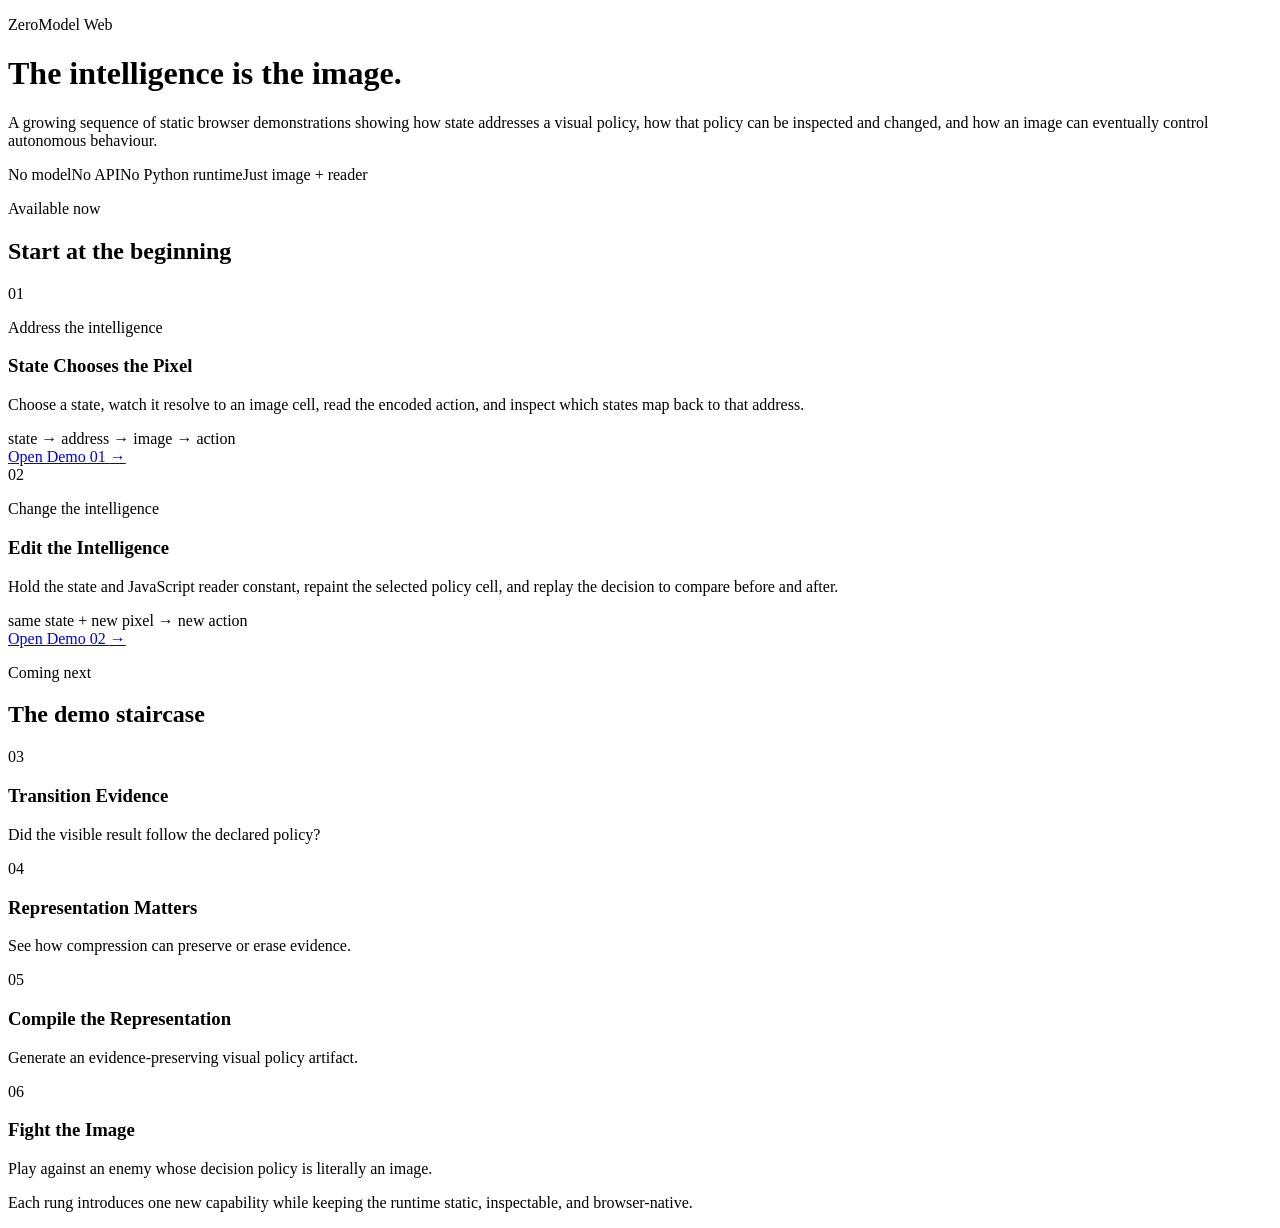
==== index.html @ 611feb41 "feat(gallery): add demo staircase homepage" ====
<!doctype html>
<html lang="en">
<head>
  <meta charset="utf-8">
  <meta name="viewport" content="width=device-width, initial-scale=1">
  <title>ZeroModel Web Demos</title>
  <meta name="description" content="A growing staircase of browser-native ZeroModel demonstrations.">
  <link rel="stylesheet" href="gallery.css">
</head>
<body>
  <main class="shell">
    <header class="hero">
      <p class="eyebrow">ZeroModel Web</p>
      <h1>The intelligence is the image.</h1>
      <p class="lede">A growing sequence of static browser demonstrations showing how state addresses a visual policy, how that policy can be inspected and changed, and how an image can eventually control autonomous behaviour.</p>
      <div class="runtime-boundary" aria-label="Runtime boundary">
        <span>No model</span><span>No API</span><span>No Python runtime</span><span>Just image + reader</span>
      </div>
    </header>

    <section aria-labelledby="available-title">
      <div class="section-heading">
        <p class="step-label">Available now</p>
        <h2 id="available-title">Start at the beginning</h2>
      </div>
      <div class="demo-grid">
        <article class="demo-card">
          <div class="card-number">01</div>
          <p class="card-kicker">Address the intelligence</p>
          <h3>State Chooses the Pixel</h3>
          <p>Choose a state, watch it resolve to an image cell, read the encoded action, and inspect which states map back to that address.</p>
          <div class="flow">state → address → image → action</div>
          <a class="card-link" href="demos/state-chooses-the-pixel/">Open Demo 01 <span aria-hidden="true">→</span></a>
        </article>
        <article class="demo-card">
          <div class="card-number">02</div>
          <p class="card-kicker">Change the intelligence</p>
          <h3>Edit the Intelligence</h3>
          <p>Hold the state and JavaScript reader constant, repaint the selected policy cell, and replay the decision to compare before and after.</p>
          <div class="flow">same state + new pixel → new action</div>
          <a class="card-link" href="demos/edit-the-intelligence/">Open Demo 02 <span aria-hidden="true">→</span></a>
        </article>
      </div>
    </section>

    <section class="roadmap" aria-labelledby="roadmap-title">
      <div class="section-heading">
        <p class="step-label">Coming next</p>
        <h2 id="roadmap-title">The demo staircase</h2>
      </div>
      <div class="roadmap-grid">
        <article class="roadmap-card"><span>03</span><h3>Transition Evidence</h3><p>Did the visible result follow the declared policy?</p></article>
        <article class="roadmap-card"><span>04</span><h3>Representation Matters</h3><p>See how compression can preserve or erase evidence.</p></article>
        <article class="roadmap-card"><span>05</span><h3>Compile the Representation</h3><p>Generate an evidence-preserving visual policy artifact.</p></article>
        <article class="roadmap-card"><span>06</span><h3>Fight the Image</h3><p>Play against an enemy whose decision policy is literally an image.</p></article>
      </div>
    </section>

    <footer><p>Each rung introduces one new capability while keeping the runtime static, inspectable, and browser-native.</p></footer>
  </main>
</body>
</html>
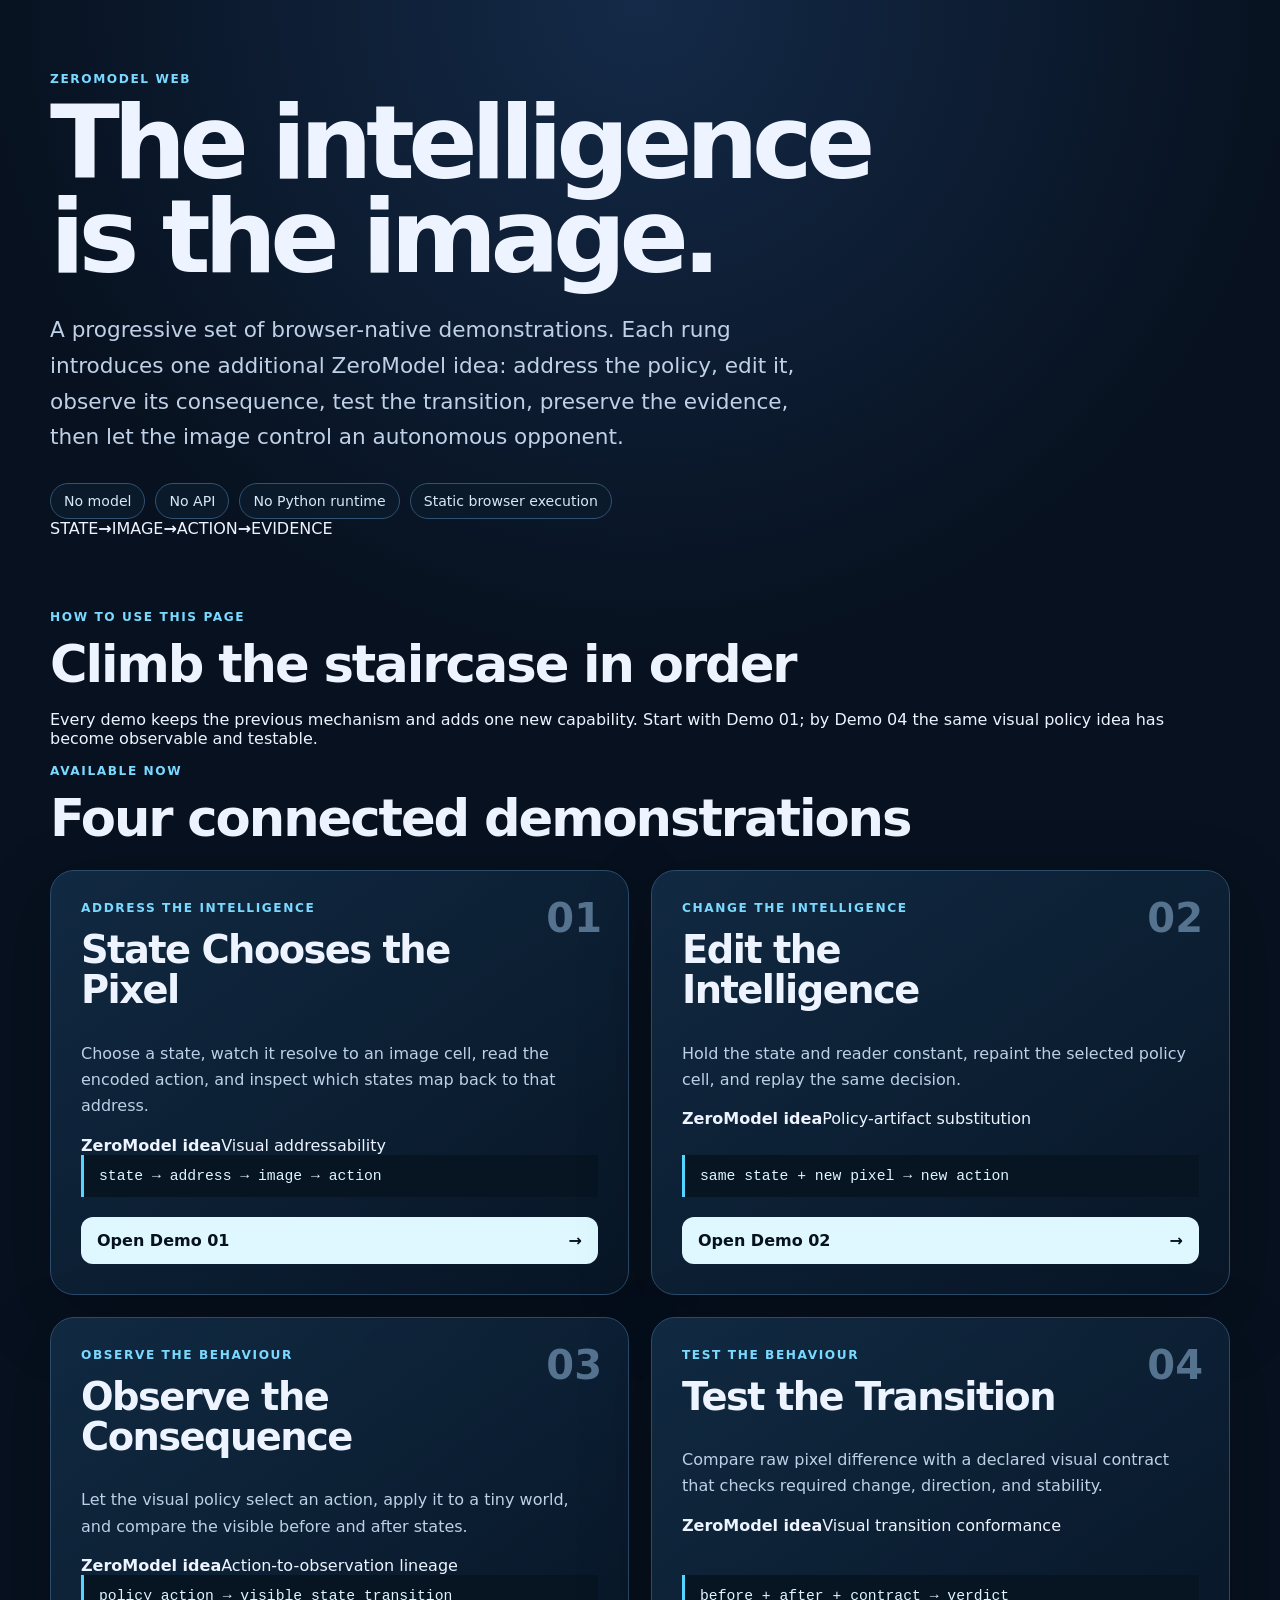
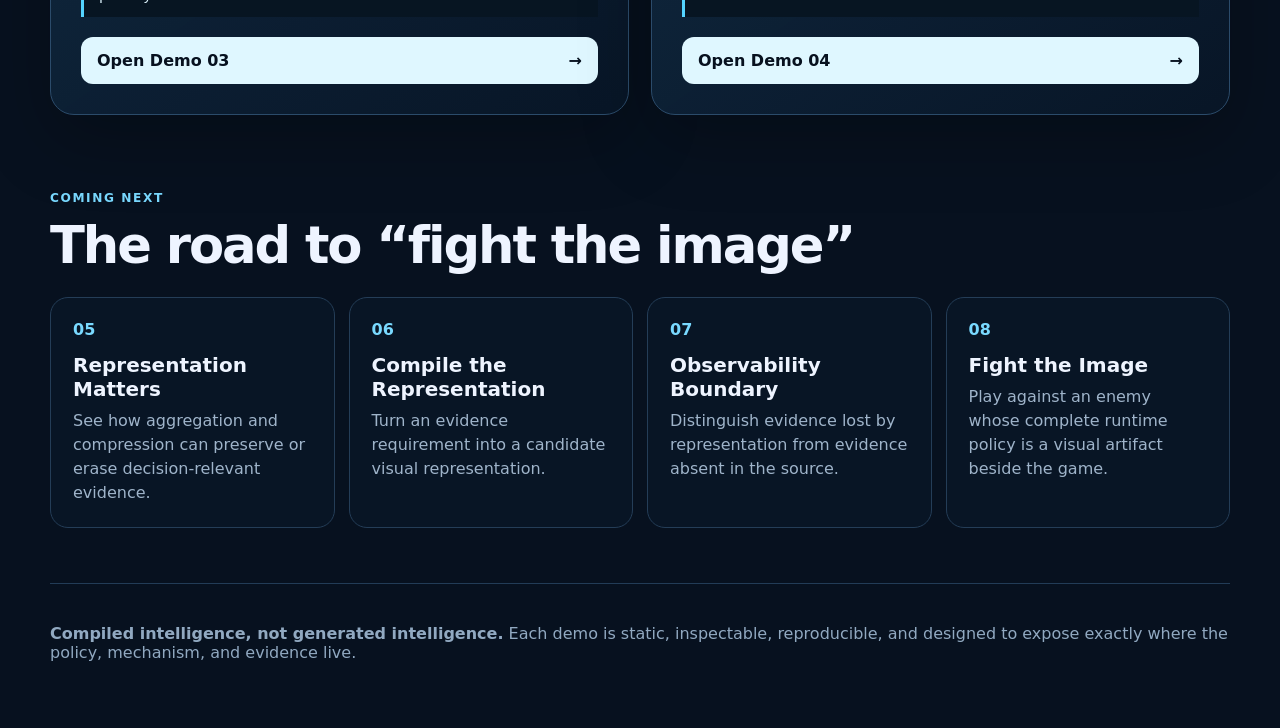
==== commit 0ef62f43: "feat: expand demo staircase gallery" ====
--- a/index.html
+++ b/index.html
@@ -1,62 +1,12 @@
 <!doctype html>
-<html lang="en">
-<head>
-  <meta charset="utf-8">
-  <meta name="viewport" content="width=device-width, initial-scale=1">
-  <title>ZeroModel Web Demos</title>
-  <meta name="description" content="A growing staircase of browser-native ZeroModel demonstrations.">
-  <link rel="stylesheet" href="gallery.css">
-</head>
-<body>
-  <main class="shell">
-    <header class="hero">
-      <p class="eyebrow">ZeroModel Web</p>
-      <h1>The intelligence is the image.</h1>
-      <p class="lede">A growing sequence of static browser demonstrations showing how state addresses a visual policy, how that policy can be inspected and changed, and how an image can eventually control autonomous behaviour.</p>
-      <div class="runtime-boundary" aria-label="Runtime boundary">
-        <span>No model</span><span>No API</span><span>No Python runtime</span><span>Just image + reader</span>
-      </div>
-    </header>
-
-    <section aria-labelledby="available-title">
-      <div class="section-heading">
-        <p class="step-label">Available now</p>
-        <h2 id="available-title">Start at the beginning</h2>
-      </div>
-      <div class="demo-grid">
-        <article class="demo-card">
-          <div class="card-number">01</div>
-          <p class="card-kicker">Address the intelligence</p>
-          <h3>State Chooses the Pixel</h3>
-          <p>Choose a state, watch it resolve to an image cell, read the encoded action, and inspect which states map back to that address.</p>
-          <div class="flow">state → address → image → action</div>
-          <a class="card-link" href="demos/state-chooses-the-pixel/">Open Demo 01 <span aria-hidden="true">→</span></a>
-        </article>
-        <article class="demo-card">
-          <div class="card-number">02</div>
-          <p class="card-kicker">Change the intelligence</p>
-          <h3>Edit the Intelligence</h3>
-          <p>Hold the state and JavaScript reader constant, repaint the selected policy cell, and replay the decision to compare before and after.</p>
-          <div class="flow">same state + new pixel → new action</div>
-          <a class="card-link" href="demos/edit-the-intelligence/">Open Demo 02 <span aria-hidden="true">→</span></a>
-        </article>
-      </div>
-    </section>
-
-    <section class="roadmap" aria-labelledby="roadmap-title">
-      <div class="section-heading">
-        <p class="step-label">Coming next</p>
-        <h2 id="roadmap-title">The demo staircase</h2>
-      </div>
-      <div class="roadmap-grid">
-        <article class="roadmap-card"><span>03</span><h3>Transition Evidence</h3><p>Did the visible result follow the declared policy?</p></article>
-        <article class="roadmap-card"><span>04</span><h3>Representation Matters</h3><p>See how compression can preserve or erase evidence.</p></article>
-        <article class="roadmap-card"><span>05</span><h3>Compile the Representation</h3><p>Generate an evidence-preserving visual policy artifact.</p></article>
-        <article class="roadmap-card"><span>06</span><h3>Fight the Image</h3><p>Play against an enemy whose decision policy is literally an image.</p></article>
-      </div>
-    </section>
-
-    <footer><p>Each rung introduces one new capability while keeping the runtime static, inspectable, and browser-native.</p></footer>
-  </main>
-</body>
-</html>
+<html lang="en"><head><meta charset="utf-8"><meta name="viewport" content="width=device-width,initial-scale=1"><title>ZeroModel Web Demos</title><meta name="description" content="A growing staircase of browser-native ZeroModel demonstrations."><link rel="stylesheet" href="gallery.css"></head>
+<body><main class="shell"><header class="hero"><p class="eyebrow">ZeroModel Web</p><h1>The intelligence is the image.</h1><p class="lede">A progressive set of browser-native demonstrations. Each rung introduces one additional ZeroModel idea: address the policy, edit it, observe its consequence, test the transition, preserve the evidence, then let the image control an autonomous opponent.</p><div class="runtime-boundary"><span>No model</span><span>No API</span><span>No Python runtime</span><span>Static browser execution</span></div><div class="hero-flow"><span>STATE</span><b>→</b><span>IMAGE</span><b>→</b><span>ACTION</span><b>→</b><span>EVIDENCE</span></div></header>
+<section class="principle"><div><p class="step-label">How to use this page</p><h2>Climb the staircase in order</h2></div><p>Every demo keeps the previous mechanism and adds one new capability. Start with Demo 01; by Demo 04 the same visual policy idea has become observable and testable.</p></section>
+<section aria-labelledby="available-title"><div class="section-heading"><p class="step-label">Available now</p><h2 id="available-title">Four connected demonstrations</h2></div><div class="demo-grid">
+<article class="demo-card"><div class="card-number">01</div><p class="card-kicker">Address the intelligence</p><h3>State Chooses the Pixel</h3><p>Choose a state, watch it resolve to an image cell, read the encoded action, and inspect which states map back to that address.</p><div class="learn"><strong>ZeroModel idea</strong><span>Visual addressability</span></div><div class="flow">state → address → image → action</div><a class="card-link" href="demos/state-chooses-the-pixel/">Open Demo 01 <span>→</span></a></article>
+<article class="demo-card"><div class="card-number">02</div><p class="card-kicker">Change the intelligence</p><h3>Edit the Intelligence</h3><p>Hold the state and reader constant, repaint the selected policy cell, and replay the same decision.</p><div class="learn"><strong>ZeroModel idea</strong><span>Policy-artifact substitution</span></div><div class="flow">same state + new pixel → new action</div><a class="card-link" href="demos/edit-the-intelligence/">Open Demo 02 <span>→</span></a></article>
+<article class="demo-card"><div class="card-number">03</div><p class="card-kicker">Observe the behaviour</p><h3>Observe the Consequence</h3><p>Let the visual policy select an action, apply it to a tiny world, and compare the visible before and after states.</p><div class="learn"><strong>ZeroModel idea</strong><span>Action-to-observation lineage</span></div><div class="flow">policy action → visible state transition</div><a class="card-link" href="demos/observe-the-consequence/">Open Demo 03 <span>→</span></a></article>
+<article class="demo-card"><div class="card-number">04</div><p class="card-kicker">Test the behaviour</p><h3>Test the Transition</h3><p>Compare raw pixel difference with a declared visual contract that checks required change, direction, and stability.</p><div class="learn"><strong>ZeroModel idea</strong><span>Visual transition conformance</span></div><div class="flow">before + after + contract → verdict</div><a class="card-link" href="demos/test-the-transition/">Open Demo 04 <span>→</span></a></article>
+</div></section>
+<section class="roadmap"><div class="section-heading"><p class="step-label">Coming next</p><h2>The road to “fight the image”</h2></div><div class="roadmap-grid"><article class="roadmap-card"><span>05</span><h3>Representation Matters</h3><p>See how aggregation and compression can preserve or erase decision-relevant evidence.</p></article><article class="roadmap-card"><span>06</span><h3>Compile the Representation</h3><p>Turn an evidence requirement into a candidate visual representation.</p></article><article class="roadmap-card"><span>07</span><h3>Observability Boundary</h3><p>Distinguish evidence lost by representation from evidence absent in the source.</p></article><article class="roadmap-card featured"><span>08</span><h3>Fight the Image</h3><p>Play against an enemy whose complete runtime policy is a visual artifact beside the game.</p></article></div></section>
+<footer><p><strong>Compiled intelligence, not generated intelligence.</strong> Each demo is static, inspectable, reproducible, and designed to expose exactly where the policy, mechanism, and evidence live.</p></footer></main></body></html>
--- a/gallery.css
+++ b/gallery.css
@@ -0,0 +1,29 @@
+:root { color-scheme: dark; font-family: Inter, ui-sans-serif, system-ui, -apple-system, BlinkMacSystemFont, "Segoe UI", sans-serif; background: #07111f; color: #eef4ff; }
+* { box-sizing: border-box; }
+body { margin: 0; background: radial-gradient(circle at top, #142a48 0, #07111f 42rem); }
+a { color: inherit; }
+.shell { width: min(1180px, calc(100% - 32px)); margin: 0 auto; padding: 72px 0 48px; }
+.hero { max-width: 850px; margin-bottom: 72px; }
+.eyebrow, .step-label, .card-kicker { margin: 0 0 10px; color: #79d9ff; font-weight: 800; text-transform: uppercase; letter-spacing: .13em; font-size: .76rem; }
+h1 { margin: 0; font-size: clamp(3rem, 8vw, 6.5rem); line-height: .92; letter-spacing: -.065em; }
+.lede { max-width: 760px; margin: 28px 0; font-size: clamp(1.05rem, 2vw, 1.35rem); line-height: 1.65; color: #bfd0e7; }
+.runtime-boundary { display: flex; flex-wrap: wrap; gap: 10px; }
+.runtime-boundary span { padding: 9px 13px; border: 1px solid #315273; border-radius: 999px; background: #0a1a2b; color: #d7e8fa; font-size: .88rem; }
+.section-heading { margin-bottom: 22px; }
+h2 { margin: 0; font-size: clamp(2rem, 4vw, 3.25rem); letter-spacing: -.04em; }
+.demo-grid { display: grid; grid-template-columns: repeat(2, minmax(0, 1fr)); gap: 22px; }
+.demo-card { position: relative; min-height: 390px; padding: 30px; border: 1px solid #2b4b6a; border-radius: 24px; background: linear-gradient(145deg, rgba(17,42,67,.96), rgba(8,22,38,.98)); box-shadow: 0 24px 70px rgba(0,0,0,.25); display: flex; flex-direction: column; }
+.card-number { position: absolute; top: 24px; right: 26px; color: #55738f; font-size: 2.5rem; font-weight: 900; }
+.demo-card h3 { max-width: 75%; margin: 5px 0 14px; font-size: clamp(1.8rem, 3vw, 2.7rem); line-height: 1.05; letter-spacing: -.04em; }
+.demo-card > p:not(.card-kicker) { color: #bdd0e6; line-height: 1.65; }
+.flow { margin: auto 0 20px; padding: 13px 15px; border-left: 3px solid #54d4ff; background: #071522; color: #dff6ff; font-family: ui-monospace, SFMono-Regular, Menlo, monospace; font-size: .92rem; }
+.card-link { display: inline-flex; justify-content: space-between; align-items: center; padding: 14px 16px; border-radius: 12px; background: #dff7ff; color: #07111f; text-decoration: none; font-weight: 850; }
+.card-link:hover, .card-link:focus-visible { background: #79d9ff; }
+.roadmap { margin-top: 76px; }
+.roadmap-grid { display: grid; grid-template-columns: repeat(4, minmax(0, 1fr)); gap: 14px; }
+.roadmap-card { padding: 22px; border: 1px solid #243d57; border-radius: 18px; background: rgba(8,23,39,.75); }
+.roadmap-card span { color: #79d9ff; font-weight: 900; }
+.roadmap-card h3 { margin: 14px 0 8px; font-size: 1.25rem; }
+.roadmap-card p { margin: 0; color: #9fb4ca; line-height: 1.5; }
+footer { margin-top: 55px; padding-top: 24px; border-top: 1px solid #223c57; color: #91a9c1; }
+@media (max-width: 820px) { .demo-grid, .roadmap-grid { grid-template-columns: 1fr; } .demo-card { min-height: 340px; } .shell { padding-top: 42px; } }
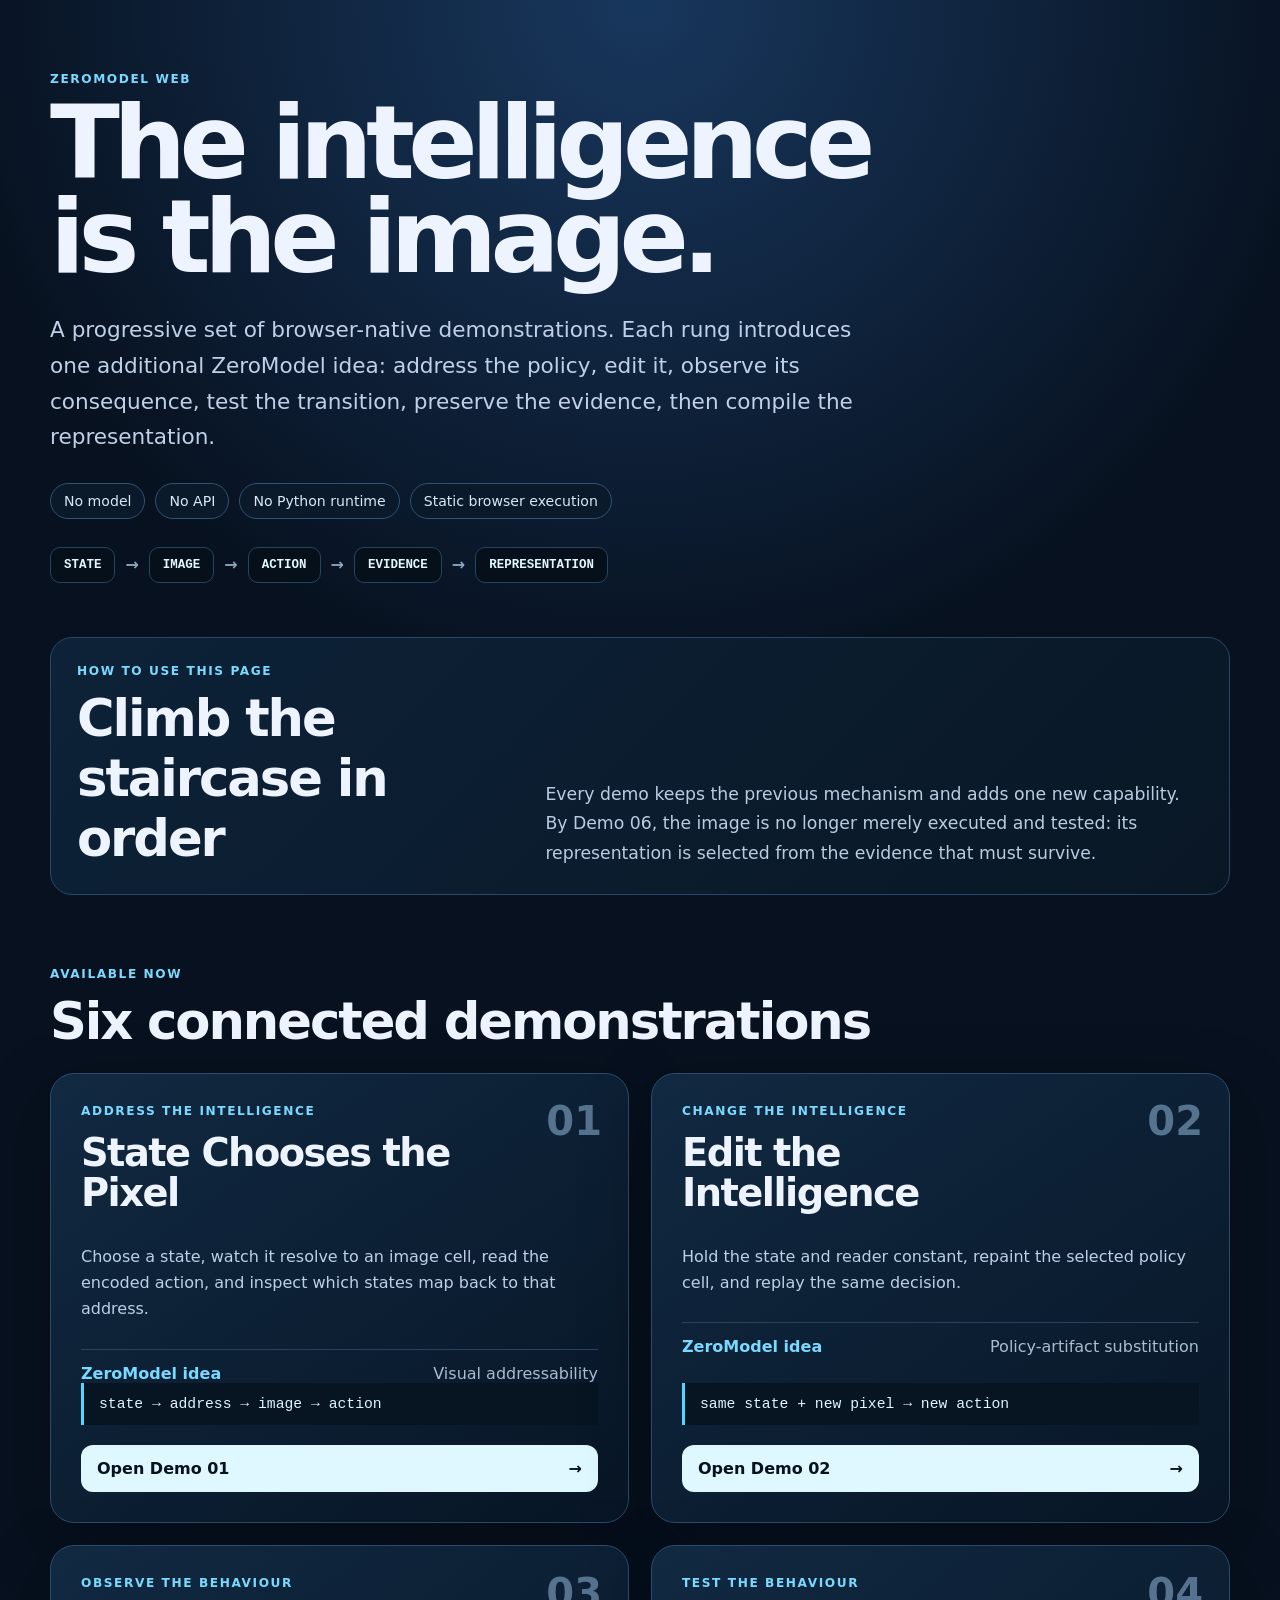
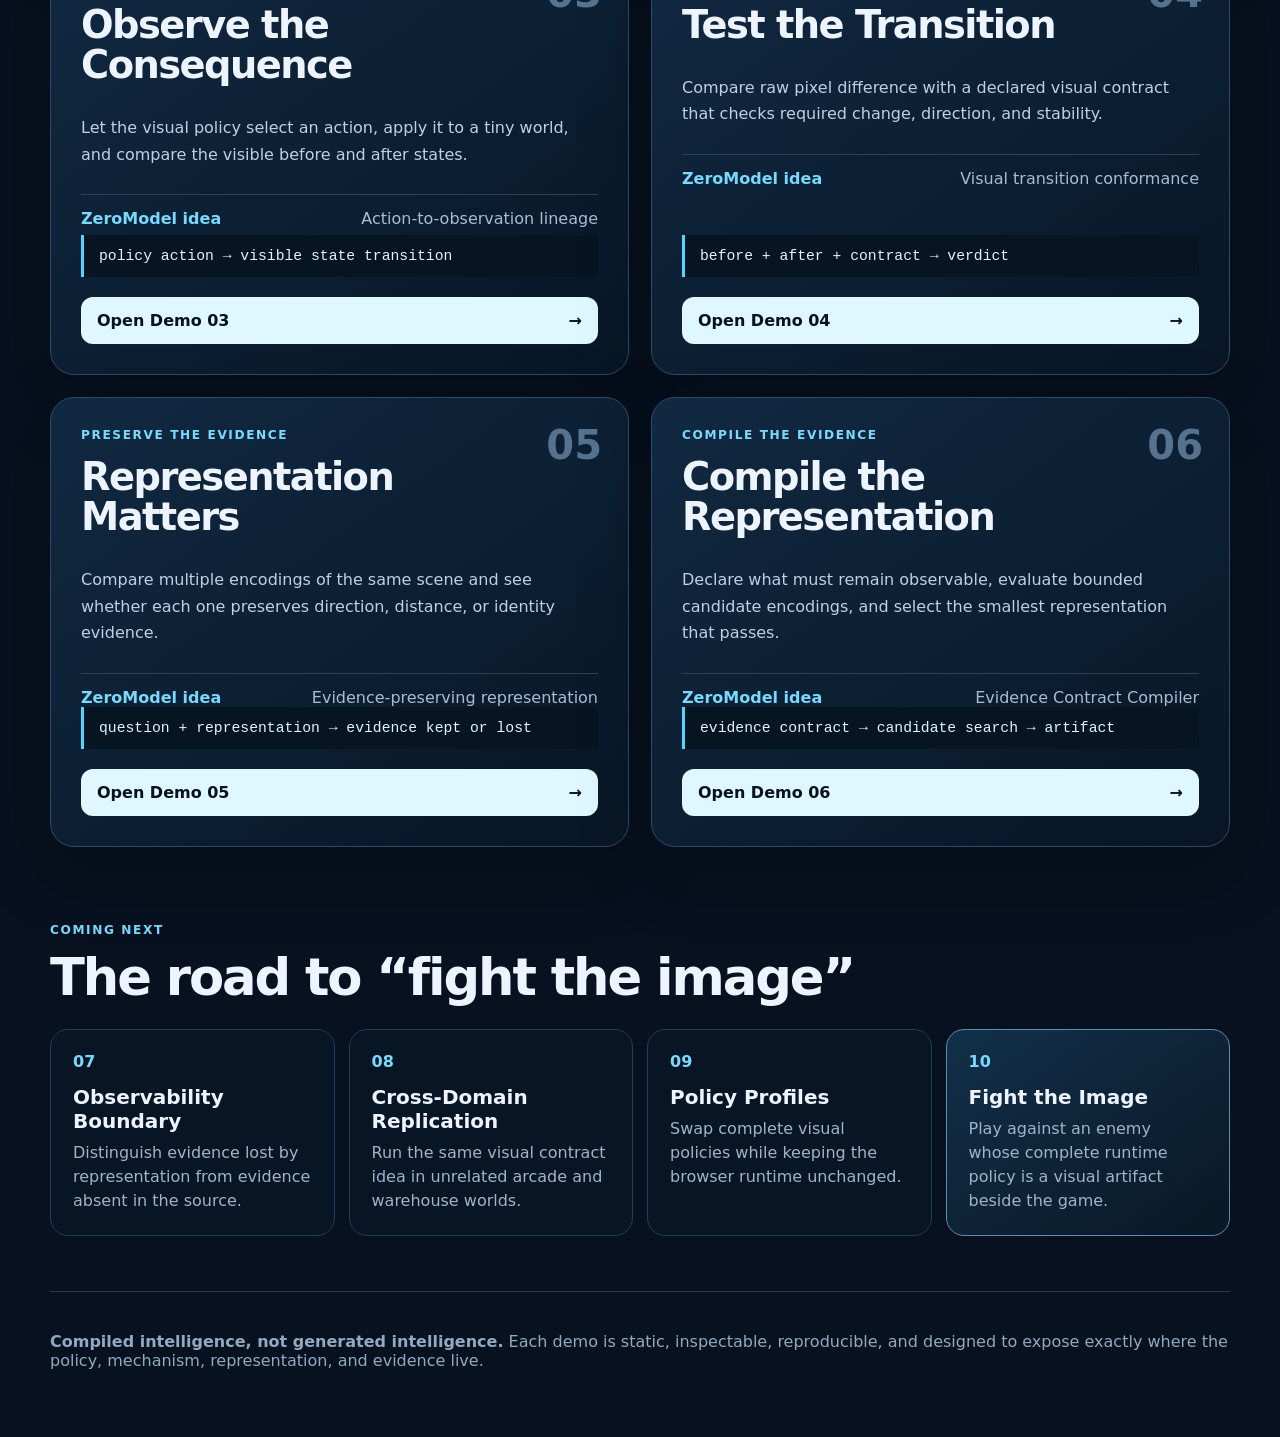
==== commit 76bc148f: "add demos 05 and 06 to gallery" ====
--- a/index.html
+++ b/index.html
@@ -1,12 +1 @@
-<!doctype html>
-<html lang="en"><head><meta charset="utf-8"><meta name="viewport" content="width=device-width,initial-scale=1"><title>ZeroModel Web Demos</title><meta name="description" content="A growing staircase of browser-native ZeroModel demonstrations."><link rel="stylesheet" href="gallery.css"></head>
-<body><main class="shell"><header class="hero"><p class="eyebrow">ZeroModel Web</p><h1>The intelligence is the image.</h1><p class="lede">A progressive set of browser-native demonstrations. Each rung introduces one additional ZeroModel idea: address the policy, edit it, observe its consequence, test the transition, preserve the evidence, then let the image control an autonomous opponent.</p><div class="runtime-boundary"><span>No model</span><span>No API</span><span>No Python runtime</span><span>Static browser execution</span></div><div class="hero-flow"><span>STATE</span><b>→</b><span>IMAGE</span><b>→</b><span>ACTION</span><b>→</b><span>EVIDENCE</span></div></header>
-<section class="principle"><div><p class="step-label">How to use this page</p><h2>Climb the staircase in order</h2></div><p>Every demo keeps the previous mechanism and adds one new capability. Start with Demo 01; by Demo 04 the same visual policy idea has become observable and testable.</p></section>
-<section aria-labelledby="available-title"><div class="section-heading"><p class="step-label">Available now</p><h2 id="available-title">Four connected demonstrations</h2></div><div class="demo-grid">
-<article class="demo-card"><div class="card-number">01</div><p class="card-kicker">Address the intelligence</p><h3>State Chooses the Pixel</h3><p>Choose a state, watch it resolve to an image cell, read the encoded action, and inspect which states map back to that address.</p><div class="learn"><strong>ZeroModel idea</strong><span>Visual addressability</span></div><div class="flow">state → address → image → action</div><a class="card-link" href="demos/state-chooses-the-pixel/">Open Demo 01 <span>→</span></a></article>
-<article class="demo-card"><div class="card-number">02</div><p class="card-kicker">Change the intelligence</p><h3>Edit the Intelligence</h3><p>Hold the state and reader constant, repaint the selected policy cell, and replay the same decision.</p><div class="learn"><strong>ZeroModel idea</strong><span>Policy-artifact substitution</span></div><div class="flow">same state + new pixel → new action</div><a class="card-link" href="demos/edit-the-intelligence/">Open Demo 02 <span>→</span></a></article>
-<article class="demo-card"><div class="card-number">03</div><p class="card-kicker">Observe the behaviour</p><h3>Observe the Consequence</h3><p>Let the visual policy select an action, apply it to a tiny world, and compare the visible before and after states.</p><div class="learn"><strong>ZeroModel idea</strong><span>Action-to-observation lineage</span></div><div class="flow">policy action → visible state transition</div><a class="card-link" href="demos/observe-the-consequence/">Open Demo 03 <span>→</span></a></article>
-<article class="demo-card"><div class="card-number">04</div><p class="card-kicker">Test the behaviour</p><h3>Test the Transition</h3><p>Compare raw pixel difference with a declared visual contract that checks required change, direction, and stability.</p><div class="learn"><strong>ZeroModel idea</strong><span>Visual transition conformance</span></div><div class="flow">before + after + contract → verdict</div><a class="card-link" href="demos/test-the-transition/">Open Demo 04 <span>→</span></a></article>
-</div></section>
-<section class="roadmap"><div class="section-heading"><p class="step-label">Coming next</p><h2>The road to “fight the image”</h2></div><div class="roadmap-grid"><article class="roadmap-card"><span>05</span><h3>Representation Matters</h3><p>See how aggregation and compression can preserve or erase decision-relevant evidence.</p></article><article class="roadmap-card"><span>06</span><h3>Compile the Representation</h3><p>Turn an evidence requirement into a candidate visual representation.</p></article><article class="roadmap-card"><span>07</span><h3>Observability Boundary</h3><p>Distinguish evidence lost by representation from evidence absent in the source.</p></article><article class="roadmap-card featured"><span>08</span><h3>Fight the Image</h3><p>Play against an enemy whose complete runtime policy is a visual artifact beside the game.</p></article></div></section>
-<footer><p><strong>Compiled intelligence, not generated intelligence.</strong> Each demo is static, inspectable, reproducible, and designed to expose exactly where the policy, mechanism, and evidence live.</p></footer></main></body></html>+<!doctype html><html lang="en"><head><meta charset="utf-8"><meta name="viewport" content="width=device-width,initial-scale=1"><title>ZeroModel Web Demos</title><meta name="description" content="A growing staircase of browser-native ZeroModel demonstrations."><link rel="stylesheet" href="gallery.css"></head><body><main class="shell"><header class="hero"><p class="eyebrow">ZeroModel Web</p><h1>The intelligence is the image.</h1><p class="lede">A progressive set of browser-native demonstrations. Each rung introduces one additional ZeroModel idea: address the policy, edit it, observe its consequence, test the transition, preserve the evidence, then compile the representation.</p><div class="runtime-boundary"><span>No model</span><span>No API</span><span>No Python runtime</span><span>Static browser execution</span></div><div class="hero-flow"><span>STATE</span><b>→</b><span>IMAGE</span><b>→</b><span>ACTION</span><b>→</b><span>EVIDENCE</span><b>→</b><span>REPRESENTATION</span></div></header><section class="principle"><div><p class="step-label">How to use this page</p><h2>Climb the staircase in order</h2></div><p>Every demo keeps the previous mechanism and adds one new capability. By Demo 06, the image is no longer merely executed and tested: its representation is selected from the evidence that must survive.</p></section><section aria-labelledby="available-title"><div class="section-heading"><p class="step-label">Available now</p><h2 id="available-title">Six connected demonstrations</h2></div><div class="demo-grid"><article class="demo-card"><div class="card-number">01</div><p class="card-kicker">Address the intelligence</p><h3>State Chooses the Pixel</h3><p>Choose a state, watch it resolve to an image cell, read the encoded action, and inspect which states map back to that address.</p><div class="learn"><strong>ZeroModel idea</strong><span>Visual addressability</span></div><div class="flow">state → address → image → action</div><a class="card-link" href="demos/state-chooses-the-pixel/">Open Demo 01 <span>→</span></a></article><article class="demo-card"><div class="card-number">02</div><p class="card-kicker">Change the intelligence</p><h3>Edit the Intelligence</h3><p>Hold the state and reader constant, repaint the selected policy cell, and replay the same decision.</p><div class="learn"><strong>ZeroModel idea</strong><span>Policy-artifact substitution</span></div><div class="flow">same state + new pixel → new action</div><a class="card-link" href="demos/edit-the-intelligence/">Open Demo 02 <span>→</span></a></article><article class="demo-card"><div class="card-number">03</div><p class="card-kicker">Observe the behaviour</p><h3>Observe the Consequence</h3><p>Let the visual policy select an action, apply it to a tiny world, and compare the visible before and after states.</p><div class="learn"><strong>ZeroModel idea</strong><span>Action-to-observation lineage</span></div><div class="flow">policy action → visible state transition</div><a class="card-link" href="demos/observe-the-consequence/">Open Demo 03 <span>→</span></a></article><article class="demo-card"><div class="card-number">04</div><p class="card-kicker">Test the behaviour</p><h3>Test the Transition</h3><p>Compare raw pixel difference with a declared visual contract that checks required change, direction, and stability.</p><div class="learn"><strong>ZeroModel idea</strong><span>Visual transition conformance</span></div><div class="flow">before + after + contract → verdict</div><a class="card-link" href="demos/test-the-transition/">Open Demo 04 <span>→</span></a></article><article class="demo-card"><div class="card-number">05</div><p class="card-kicker">Preserve the evidence</p><h3>Representation Matters</h3><p>Compare multiple encodings of the same scene and see whether each one preserves direction, distance, or identity evidence.</p><div class="learn"><strong>ZeroModel idea</strong><span>Evidence-preserving representation</span></div><div class="flow">question + representation → evidence kept or lost</div><a class="card-link" href="demos/representation-matters/">Open Demo 05 <span>→</span></a></article><article class="demo-card"><div class="card-number">06</div><p class="card-kicker">Compile the evidence</p><h3>Compile the Representation</h3><p>Declare what must remain observable, evaluate bounded candidate encodings, and select the smallest representation that passes.</p><div class="learn"><strong>ZeroModel idea</strong><span>Evidence Contract Compiler</span></div><div class="flow">evidence contract → candidate search → artifact</div><a class="card-link" href="demos/compile-the-representation/">Open Demo 06 <span>→</span></a></article></div></section><section class="roadmap"><div class="section-heading"><p class="step-label">Coming next</p><h2>The road to “fight the image”</h2></div><div class="roadmap-grid"><article class="roadmap-card"><span>07</span><h3>Observability Boundary</h3><p>Distinguish evidence lost by representation from evidence absent in the source.</p></article><article class="roadmap-card"><span>08</span><h3>Cross-Domain Replication</h3><p>Run the same visual contract idea in unrelated arcade and warehouse worlds.</p></article><article class="roadmap-card"><span>09</span><h3>Policy Profiles</h3><p>Swap complete visual policies while keeping the browser runtime unchanged.</p></article><article class="roadmap-card featured"><span>10</span><h3>Fight the Image</h3><p>Play against an enemy whose complete runtime policy is a visual artifact beside the game.</p></article></div></section><footer><p><strong>Compiled intelligence, not generated intelligence.</strong> Each demo is static, inspectable, reproducible, and designed to expose exactly where the policy, mechanism, representation, and evidence live.</p></footer></main></body></html>
--- a/gallery.css
+++ b/gallery.css
@@ -1,29 +1 @@
-:root { color-scheme: dark; font-family: Inter, ui-sans-serif, system-ui, -apple-system, BlinkMacSystemFont, "Segoe UI", sans-serif; background: #07111f; color: #eef4ff; }
-* { box-sizing: border-box; }
-body { margin: 0; background: radial-gradient(circle at top, #142a48 0, #07111f 42rem); }
-a { color: inherit; }
-.shell { width: min(1180px, calc(100% - 32px)); margin: 0 auto; padding: 72px 0 48px; }
-.hero { max-width: 850px; margin-bottom: 72px; }
-.eyebrow, .step-label, .card-kicker { margin: 0 0 10px; color: #79d9ff; font-weight: 800; text-transform: uppercase; letter-spacing: .13em; font-size: .76rem; }
-h1 { margin: 0; font-size: clamp(3rem, 8vw, 6.5rem); line-height: .92; letter-spacing: -.065em; }
-.lede { max-width: 760px; margin: 28px 0; font-size: clamp(1.05rem, 2vw, 1.35rem); line-height: 1.65; color: #bfd0e7; }
-.runtime-boundary { display: flex; flex-wrap: wrap; gap: 10px; }
-.runtime-boundary span { padding: 9px 13px; border: 1px solid #315273; border-radius: 999px; background: #0a1a2b; color: #d7e8fa; font-size: .88rem; }
-.section-heading { margin-bottom: 22px; }
-h2 { margin: 0; font-size: clamp(2rem, 4vw, 3.25rem); letter-spacing: -.04em; }
-.demo-grid { display: grid; grid-template-columns: repeat(2, minmax(0, 1fr)); gap: 22px; }
-.demo-card { position: relative; min-height: 390px; padding: 30px; border: 1px solid #2b4b6a; border-radius: 24px; background: linear-gradient(145deg, rgba(17,42,67,.96), rgba(8,22,38,.98)); box-shadow: 0 24px 70px rgba(0,0,0,.25); display: flex; flex-direction: column; }
-.card-number { position: absolute; top: 24px; right: 26px; color: #55738f; font-size: 2.5rem; font-weight: 900; }
-.demo-card h3 { max-width: 75%; margin: 5px 0 14px; font-size: clamp(1.8rem, 3vw, 2.7rem); line-height: 1.05; letter-spacing: -.04em; }
-.demo-card > p:not(.card-kicker) { color: #bdd0e6; line-height: 1.65; }
-.flow { margin: auto 0 20px; padding: 13px 15px; border-left: 3px solid #54d4ff; background: #071522; color: #dff6ff; font-family: ui-monospace, SFMono-Regular, Menlo, monospace; font-size: .92rem; }
-.card-link { display: inline-flex; justify-content: space-between; align-items: center; padding: 14px 16px; border-radius: 12px; background: #dff7ff; color: #07111f; text-decoration: none; font-weight: 850; }
-.card-link:hover, .card-link:focus-visible { background: #79d9ff; }
-.roadmap { margin-top: 76px; }
-.roadmap-grid { display: grid; grid-template-columns: repeat(4, minmax(0, 1fr)); gap: 14px; }
-.roadmap-card { padding: 22px; border: 1px solid #243d57; border-radius: 18px; background: rgba(8,23,39,.75); }
-.roadmap-card span { color: #79d9ff; font-weight: 900; }
-.roadmap-card h3 { margin: 14px 0 8px; font-size: 1.25rem; }
-.roadmap-card p { margin: 0; color: #9fb4ca; line-height: 1.5; }
-footer { margin-top: 55px; padding-top: 24px; border-top: 1px solid #223c57; color: #91a9c1; }
-@media (max-width: 820px) { .demo-grid, .roadmap-grid { grid-template-columns: 1fr; } .demo-card { min-height: 340px; } .shell { padding-top: 42px; } }
+:root{color-scheme:dark;font-family:Inter,ui-sans-serif,system-ui,-apple-system,BlinkMacSystemFont,"Segoe UI",sans-serif;background:#07111f;color:#eef4ff}*{box-sizing:border-box}body{margin:0;background:radial-gradient(circle at top,#18375d 0,#07111f 44rem)}a{color:inherit}.shell{width:min(1180px,calc(100% - 32px));margin:0 auto;padding:72px 0 48px}.hero{max-width:930px;margin-bottom:54px}.eyebrow,.step-label,.card-kicker{margin:0 0 10px;color:#79d9ff;font-weight:800;text-transform:uppercase;letter-spacing:.13em;font-size:.76rem}h1{margin:0;font-size:clamp(3rem,8vw,6.5rem);line-height:.92;letter-spacing:-.065em}.lede{max-width:820px;margin:28px 0;font-size:clamp(1.05rem,2vw,1.35rem);line-height:1.65;color:#bfd0e7}.runtime-boundary{display:flex;flex-wrap:wrap;gap:10px}.runtime-boundary span{padding:9px 13px;border:1px solid #315273;border-radius:999px;background:#0a1a2b;color:#d7e8fa;font-size:.88rem}.hero-flow{display:flex;align-items:center;gap:10px;flex-wrap:wrap;margin-top:28px;color:#8da6bf}.hero-flow span{padding:10px 13px;border-radius:10px;background:#06101b;border:1px solid #27445f;color:#e3f7ff;font:800 .78rem ui-monospace,monospace}.principle{display:grid;grid-template-columns:.8fr 1.2fr;gap:30px;align-items:end;margin:0 0 72px;padding:26px;border:1px solid #284866;border-radius:22px;background:linear-gradient(135deg,#0d2238,#091725)}.principle p:last-child{margin:0;color:#b9cce1;line-height:1.7;font-size:1.08rem}.section-heading{margin-bottom:22px}h2{margin:0;font-size:clamp(2rem,4vw,3.25rem);letter-spacing:-.04em}.demo-grid{display:grid;grid-template-columns:repeat(2,minmax(0,1fr));gap:22px}.demo-card{position:relative;min-height:430px;padding:30px;border:1px solid #2b4b6a;border-radius:24px;background:linear-gradient(145deg,rgba(17,42,67,.96),rgba(8,22,38,.98));box-shadow:0 24px 70px rgba(0,0,0,.25);display:flex;flex-direction:column}.demo-card:hover{transform:translateY(-3px);border-color:#4e7da4;transition:.2s ease}.card-number{position:absolute;top:24px;right:26px;color:#55738f;font-size:2.5rem;font-weight:900}.demo-card h3{max-width:75%;margin:5px 0 14px;font-size:clamp(1.8rem,3vw,2.7rem);line-height:1.05;letter-spacing:-.04em}.demo-card>p:not(.card-kicker){color:#bdd0e6;line-height:1.65}.learn{display:flex;justify-content:space-between;gap:16px;margin-top:10px;padding-top:14px;border-top:1px solid #27445f;color:#a9bdd1}.learn strong{color:#79d9ff}.flow{margin:auto 0 20px;padding:13px 15px;border-left:3px solid #54d4ff;background:#071522;color:#dff6ff;font-family:ui-monospace,SFMono-Regular,Menlo,monospace;font-size:.92rem}.card-link{display:inline-flex;justify-content:space-between;align-items:center;padding:14px 16px;border-radius:12px;background:#dff7ff;color:#07111f;text-decoration:none;font-weight:850}.card-link:hover,.card-link:focus-visible{background:#79d9ff}.roadmap{margin-top:76px}.roadmap-grid{display:grid;grid-template-columns:repeat(4,minmax(0,1fr));gap:14px}.roadmap-card{padding:22px;border:1px solid #243d57;border-radius:18px;background:rgba(8,23,39,.75)}.roadmap-card.featured{border-color:#5e8cb3;background:linear-gradient(145deg,#12304a,#091725)}.roadmap-card span{color:#79d9ff;font-weight:900}.roadmap-card h3{margin:14px 0 8px;font-size:1.25rem}.roadmap-card p{margin:0;color:#9fb4ca;line-height:1.5}footer{margin-top:55px;padding-top:24px;border-top:1px solid #223c57;color:#91a9c1}@media(max-width:820px){.demo-grid,.roadmap-grid,.principle{grid-template-columns:1fr}.demo-card{min-height:390px}.shell{padding-top:42px}.learn{display:grid}}
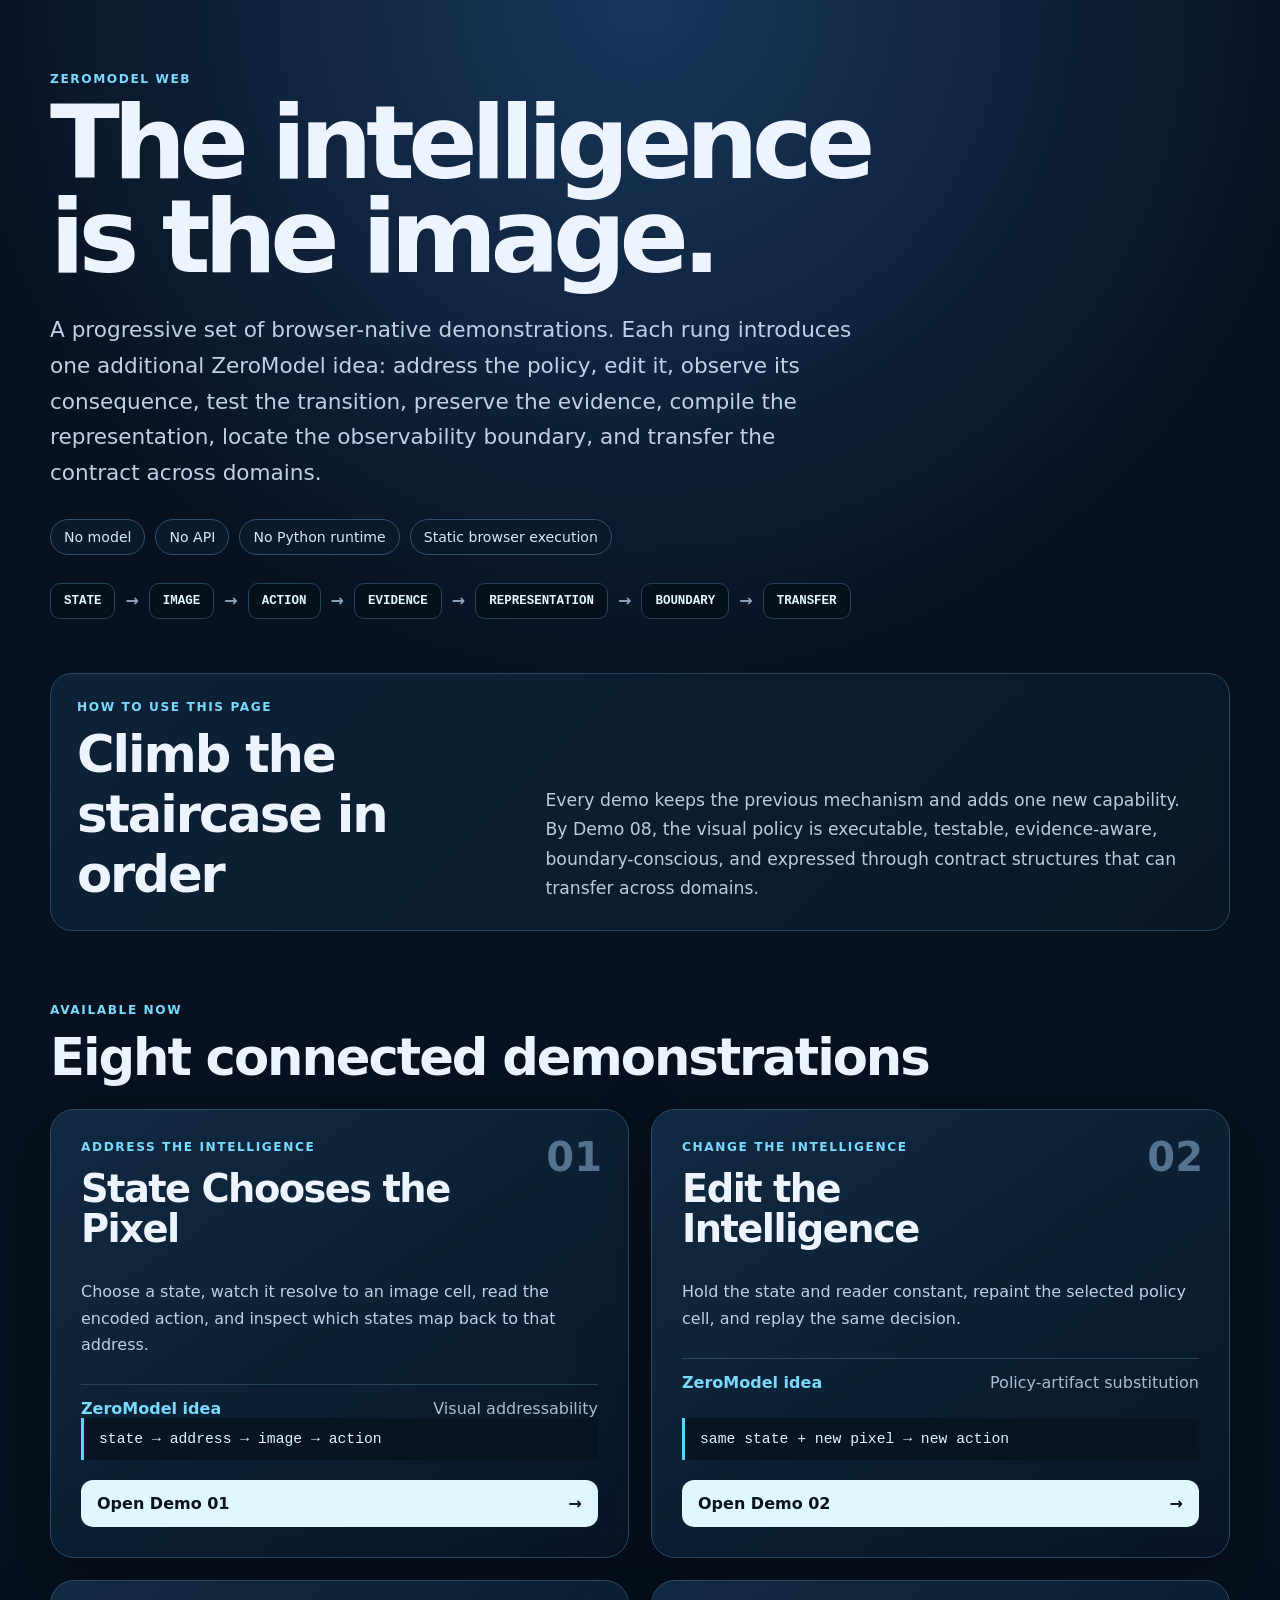
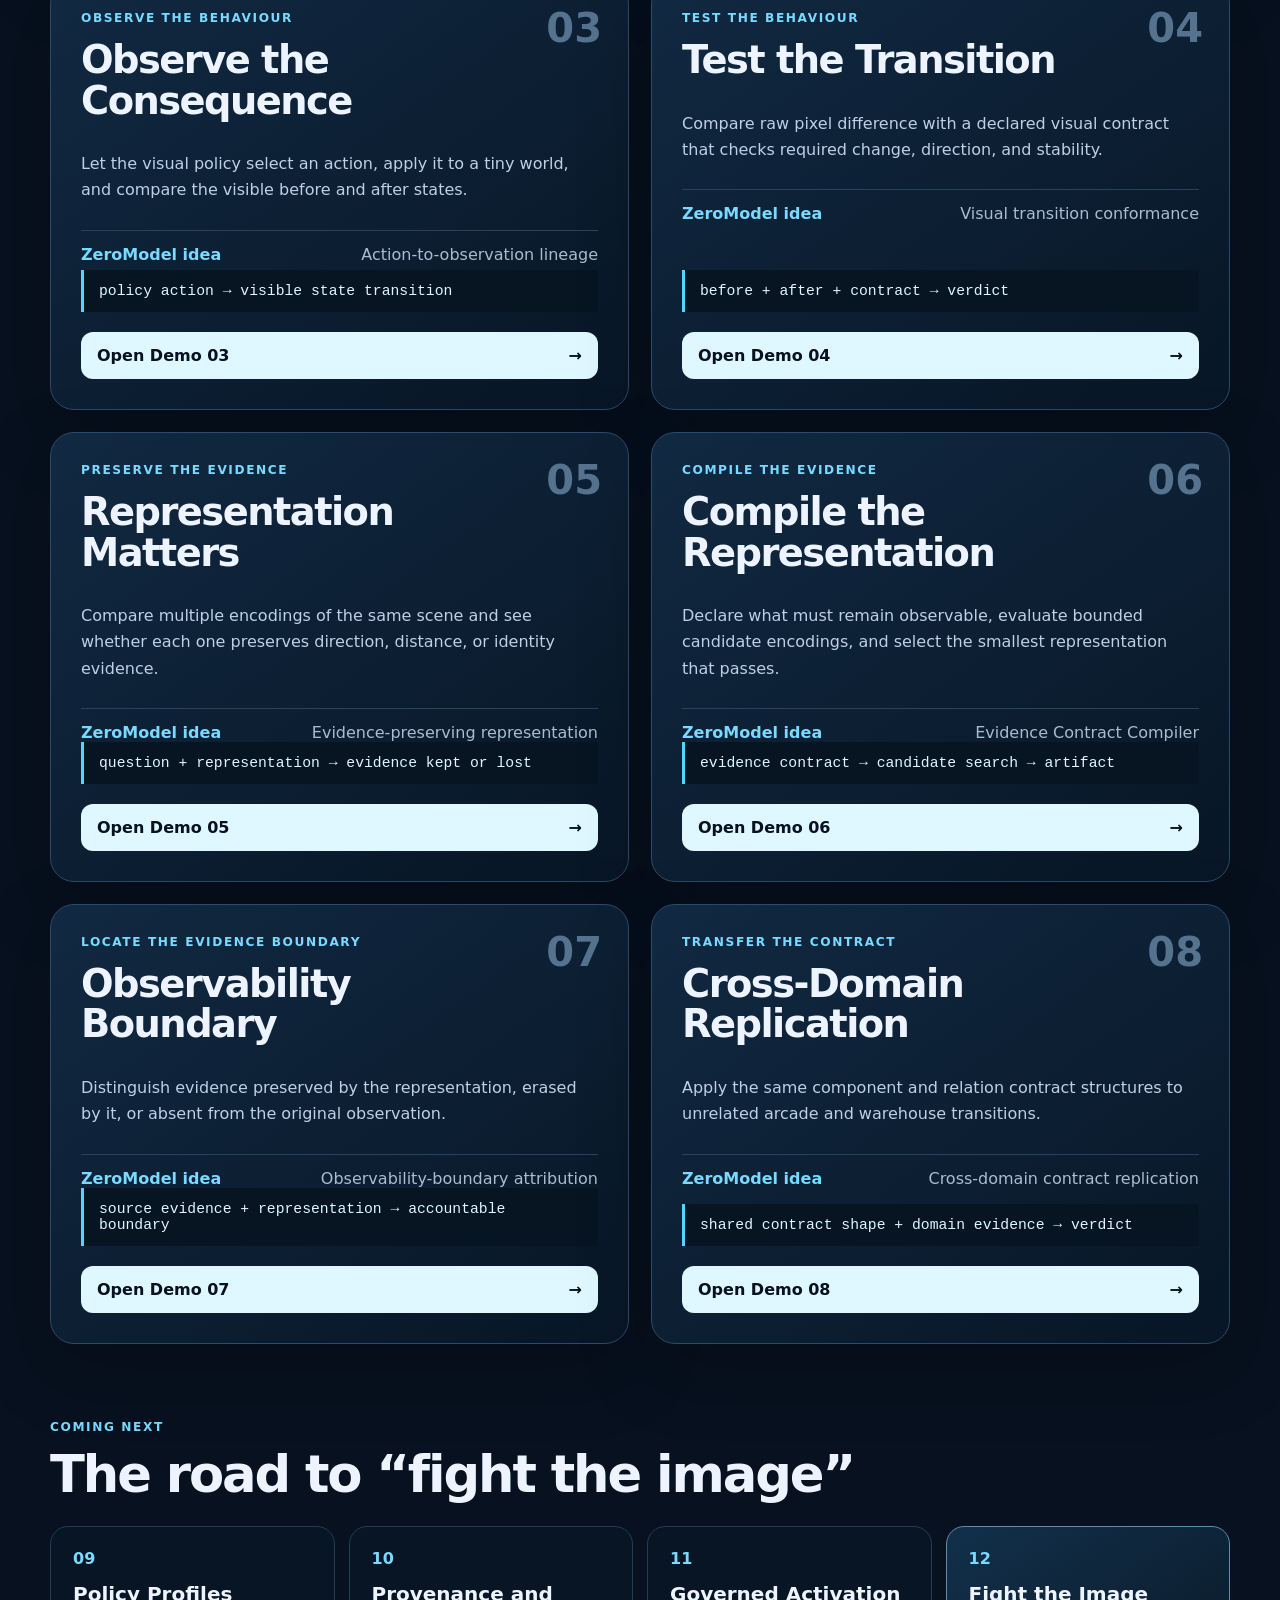
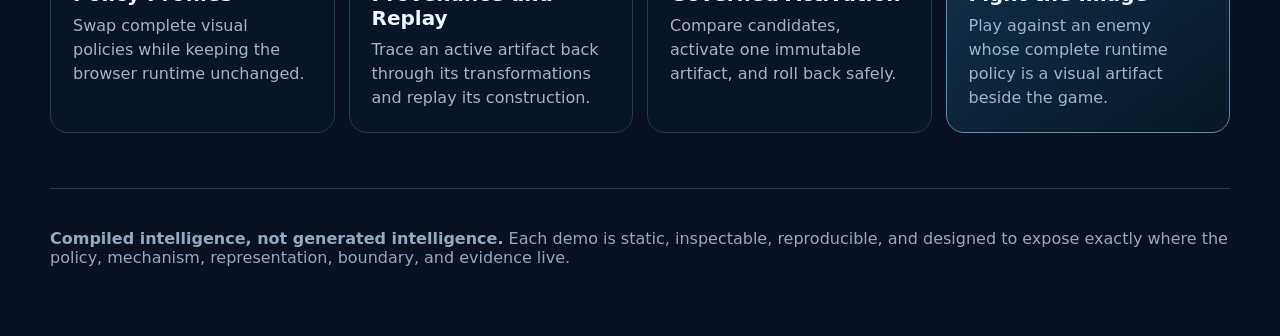
==== commit 89181708: "feat(gallery): add demos 07 and 08" ====
--- a/index.html
+++ b/index.html
@@ -1 +1 @@
-<!doctype html><html lang="en"><head><meta charset="utf-8"><meta name="viewport" content="width=device-width,initial-scale=1"><title>ZeroModel Web Demos</title><meta name="description" content="A growing staircase of browser-native ZeroModel demonstrations."><link rel="stylesheet" href="gallery.css"></head><body><main class="shell"><header class="hero"><p class="eyebrow">ZeroModel Web</p><h1>The intelligence is the image.</h1><p class="lede">A progressive set of browser-native demonstrations. Each rung introduces one additional ZeroModel idea: address the policy, edit it, observe its consequence, test the transition, preserve the evidence, then compile the representation.</p><div class="runtime-boundary"><span>No model</span><span>No API</span><span>No Python runtime</span><span>Static browser execution</span></div><div class="hero-flow"><span>STATE</span><b>→</b><span>IMAGE</span><b>→</b><span>ACTION</span><b>→</b><span>EVIDENCE</span><b>→</b><span>REPRESENTATION</span></div></header><section class="principle"><div><p class="step-label">How to use this page</p><h2>Climb the staircase in order</h2></div><p>Every demo keeps the previous mechanism and adds one new capability. By Demo 06, the image is no longer merely executed and tested: its representation is selected from the evidence that must survive.</p></section><section aria-labelledby="available-title"><div class="section-heading"><p class="step-label">Available now</p><h2 id="available-title">Six connected demonstrations</h2></div><div class="demo-grid"><article class="demo-card"><div class="card-number">01</div><p class="card-kicker">Address the intelligence</p><h3>State Chooses the Pixel</h3><p>Choose a state, watch it resolve to an image cell, read the encoded action, and inspect which states map back to that address.</p><div class="learn"><strong>ZeroModel idea</strong><span>Visual addressability</span></div><div class="flow">state → address → image → action</div><a class="card-link" href="demos/state-chooses-the-pixel/">Open Demo 01 <span>→</span></a></article><article class="demo-card"><div class="card-number">02</div><p class="card-kicker">Change the intelligence</p><h3>Edit the Intelligence</h3><p>Hold the state and reader constant, repaint the selected policy cell, and replay the same decision.</p><div class="learn"><strong>ZeroModel idea</strong><span>Policy-artifact substitution</span></div><div class="flow">same state + new pixel → new action</div><a class="card-link" href="demos/edit-the-intelligence/">Open Demo 02 <span>→</span></a></article><article class="demo-card"><div class="card-number">03</div><p class="card-kicker">Observe the behaviour</p><h3>Observe the Consequence</h3><p>Let the visual policy select an action, apply it to a tiny world, and compare the visible before and after states.</p><div class="learn"><strong>ZeroModel idea</strong><span>Action-to-observation lineage</span></div><div class="flow">policy action → visible state transition</div><a class="card-link" href="demos/observe-the-consequence/">Open Demo 03 <span>→</span></a></article><article class="demo-card"><div class="card-number">04</div><p class="card-kicker">Test the behaviour</p><h3>Test the Transition</h3><p>Compare raw pixel difference with a declared visual contract that checks required change, direction, and stability.</p><div class="learn"><strong>ZeroModel idea</strong><span>Visual transition conformance</span></div><div class="flow">before + after + contract → verdict</div><a class="card-link" href="demos/test-the-transition/">Open Demo 04 <span>→</span></a></article><article class="demo-card"><div class="card-number">05</div><p class="card-kicker">Preserve the evidence</p><h3>Representation Matters</h3><p>Compare multiple encodings of the same scene and see whether each one preserves direction, distance, or identity evidence.</p><div class="learn"><strong>ZeroModel idea</strong><span>Evidence-preserving representation</span></div><div class="flow">question + representation → evidence kept or lost</div><a class="card-link" href="demos/representation-matters/">Open Demo 05 <span>→</span></a></article><article class="demo-card"><div class="card-number">06</div><p class="card-kicker">Compile the evidence</p><h3>Compile the Representation</h3><p>Declare what must remain observable, evaluate bounded candidate encodings, and select the smallest representation that passes.</p><div class="learn"><strong>ZeroModel idea</strong><span>Evidence Contract Compiler</span></div><div class="flow">evidence contract → candidate search → artifact</div><a class="card-link" href="demos/compile-the-representation/">Open Demo 06 <span>→</span></a></article></div></section><section class="roadmap"><div class="section-heading"><p class="step-label">Coming next</p><h2>The road to “fight the image”</h2></div><div class="roadmap-grid"><article class="roadmap-card"><span>07</span><h3>Observability Boundary</h3><p>Distinguish evidence lost by representation from evidence absent in the source.</p></article><article class="roadmap-card"><span>08</span><h3>Cross-Domain Replication</h3><p>Run the same visual contract idea in unrelated arcade and warehouse worlds.</p></article><article class="roadmap-card"><span>09</span><h3>Policy Profiles</h3><p>Swap complete visual policies while keeping the browser runtime unchanged.</p></article><article class="roadmap-card featured"><span>10</span><h3>Fight the Image</h3><p>Play against an enemy whose complete runtime policy is a visual artifact beside the game.</p></article></div></section><footer><p><strong>Compiled intelligence, not generated intelligence.</strong> Each demo is static, inspectable, reproducible, and designed to expose exactly where the policy, mechanism, representation, and evidence live.</p></footer></main></body></html>+<!doctype html><html lang="en"><head><meta charset="utf-8"><meta name="viewport" content="width=device-width,initial-scale=1"><title>ZeroModel Web Demos</title><meta name="description" content="A growing staircase of browser-native ZeroModel demonstrations."><link rel="stylesheet" href="gallery.css"></head><body><main class="shell"><header class="hero"><p class="eyebrow">ZeroModel Web</p><h1>The intelligence is the image.</h1><p class="lede">A progressive set of browser-native demonstrations. Each rung introduces one additional ZeroModel idea: address the policy, edit it, observe its consequence, test the transition, preserve the evidence, compile the representation, locate the observability boundary, and transfer the contract across domains.</p><div class="runtime-boundary"><span>No model</span><span>No API</span><span>No Python runtime</span><span>Static browser execution</span></div><div class="hero-flow"><span>STATE</span><b>→</b><span>IMAGE</span><b>→</b><span>ACTION</span><b>→</b><span>EVIDENCE</span><b>→</b><span>REPRESENTATION</span><b>→</b><span>BOUNDARY</span><b>→</b><span>TRANSFER</span></div></header><section class="principle"><div><p class="step-label">How to use this page</p><h2>Climb the staircase in order</h2></div><p>Every demo keeps the previous mechanism and adds one new capability. By Demo 08, the visual policy is executable, testable, evidence-aware, boundary-conscious, and expressed through contract structures that can transfer across domains.</p></section><section aria-labelledby="available-title"><div class="section-heading"><p class="step-label">Available now</p><h2 id="available-title">Eight connected demonstrations</h2></div><div class="demo-grid"><article class="demo-card"><div class="card-number">01</div><p class="card-kicker">Address the intelligence</p><h3>State Chooses the Pixel</h3><p>Choose a state, watch it resolve to an image cell, read the encoded action, and inspect which states map back to that address.</p><div class="learn"><strong>ZeroModel idea</strong><span>Visual addressability</span></div><div class="flow">state → address → image → action</div><a class="card-link" href="demos/state-chooses-the-pixel/">Open Demo 01 <span>→</span></a></article><article class="demo-card"><div class="card-number">02</div><p class="card-kicker">Change the intelligence</p><h3>Edit the Intelligence</h3><p>Hold the state and reader constant, repaint the selected policy cell, and replay the same decision.</p><div class="learn"><strong>ZeroModel idea</strong><span>Policy-artifact substitution</span></div><div class="flow">same state + new pixel → new action</div><a class="card-link" href="demos/edit-the-intelligence/">Open Demo 02 <span>→</span></a></article><article class="demo-card"><div class="card-number">03</div><p class="card-kicker">Observe the behaviour</p><h3>Observe the Consequence</h3><p>Let the visual policy select an action, apply it to a tiny world, and compare the visible before and after states.</p><div class="learn"><strong>ZeroModel idea</strong><span>Action-to-observation lineage</span></div><div class="flow">policy action → visible state transition</div><a class="card-link" href="demos/observe-the-consequence/">Open Demo 03 <span>→</span></a></article><article class="demo-card"><div class="card-number">04</div><p class="card-kicker">Test the behaviour</p><h3>Test the Transition</h3><p>Compare raw pixel difference with a declared visual contract that checks required change, direction, and stability.</p><div class="learn"><strong>ZeroModel idea</strong><span>Visual transition conformance</span></div><div class="flow">before + after + contract → verdict</div><a class="card-link" href="demos/test-the-transition/">Open Demo 04 <span>→</span></a></article><article class="demo-card"><div class="card-number">05</div><p class="card-kicker">Preserve the evidence</p><h3>Representation Matters</h3><p>Compare multiple encodings of the same scene and see whether each one preserves direction, distance, or identity evidence.</p><div class="learn"><strong>ZeroModel idea</strong><span>Evidence-preserving representation</span></div><div class="flow">question + representation → evidence kept or lost</div><a class="card-link" href="demos/representation-matters/">Open Demo 05 <span>→</span></a></article><article class="demo-card"><div class="card-number">06</div><p class="card-kicker">Compile the evidence</p><h3>Compile the Representation</h3><p>Declare what must remain observable, evaluate bounded candidate encodings, and select the smallest representation that passes.</p><div class="learn"><strong>ZeroModel idea</strong><span>Evidence Contract Compiler</span></div><div class="flow">evidence contract → candidate search → artifact</div><a class="card-link" href="demos/compile-the-representation/">Open Demo 06 <span>→</span></a></article><article class="demo-card"><div class="card-number">07</div><p class="card-kicker">Locate the evidence boundary</p><h3>Observability Boundary</h3><p>Distinguish evidence preserved by the representation, erased by it, or absent from the original observation.</p><div class="learn"><strong>ZeroModel idea</strong><span>Observability-boundary attribution</span></div><div class="flow">source evidence + representation → accountable boundary</div><a class="card-link" href="demos/observability-boundary/">Open Demo 07 <span>→</span></a></article><article class="demo-card"><div class="card-number">08</div><p class="card-kicker">Transfer the contract</p><h3>Cross-Domain Replication</h3><p>Apply the same component and relation contract structures to unrelated arcade and warehouse transitions.</p><div class="learn"><strong>ZeroModel idea</strong><span>Cross-domain contract replication</span></div><div class="flow">shared contract shape + domain evidence → verdict</div><a class="card-link" href="demos/cross-domain-replication/">Open Demo 08 <span>→</span></a></article></div></section><section class="roadmap"><div class="section-heading"><p class="step-label">Coming next</p><h2>The road to “fight the image”</h2></div><div class="roadmap-grid"><article class="roadmap-card"><span>09</span><h3>Policy Profiles</h3><p>Swap complete visual policies while keeping the browser runtime unchanged.</p></article><article class="roadmap-card"><span>10</span><h3>Provenance and Replay</h3><p>Trace an active artifact back through its transformations and replay its construction.</p></article><article class="roadmap-card"><span>11</span><h3>Governed Activation</h3><p>Compare candidates, activate one immutable artifact, and roll back safely.</p></article><article class="roadmap-card featured"><span>12</span><h3>Fight the Image</h3><p>Play against an enemy whose complete runtime policy is a visual artifact beside the game.</p></article></div></section><footer><p><strong>Compiled intelligence, not generated intelligence.</strong> Each demo is static, inspectable, reproducible, and designed to expose exactly where the policy, mechanism, representation, boundary, and evidence live.</p></footer></main></body></html>
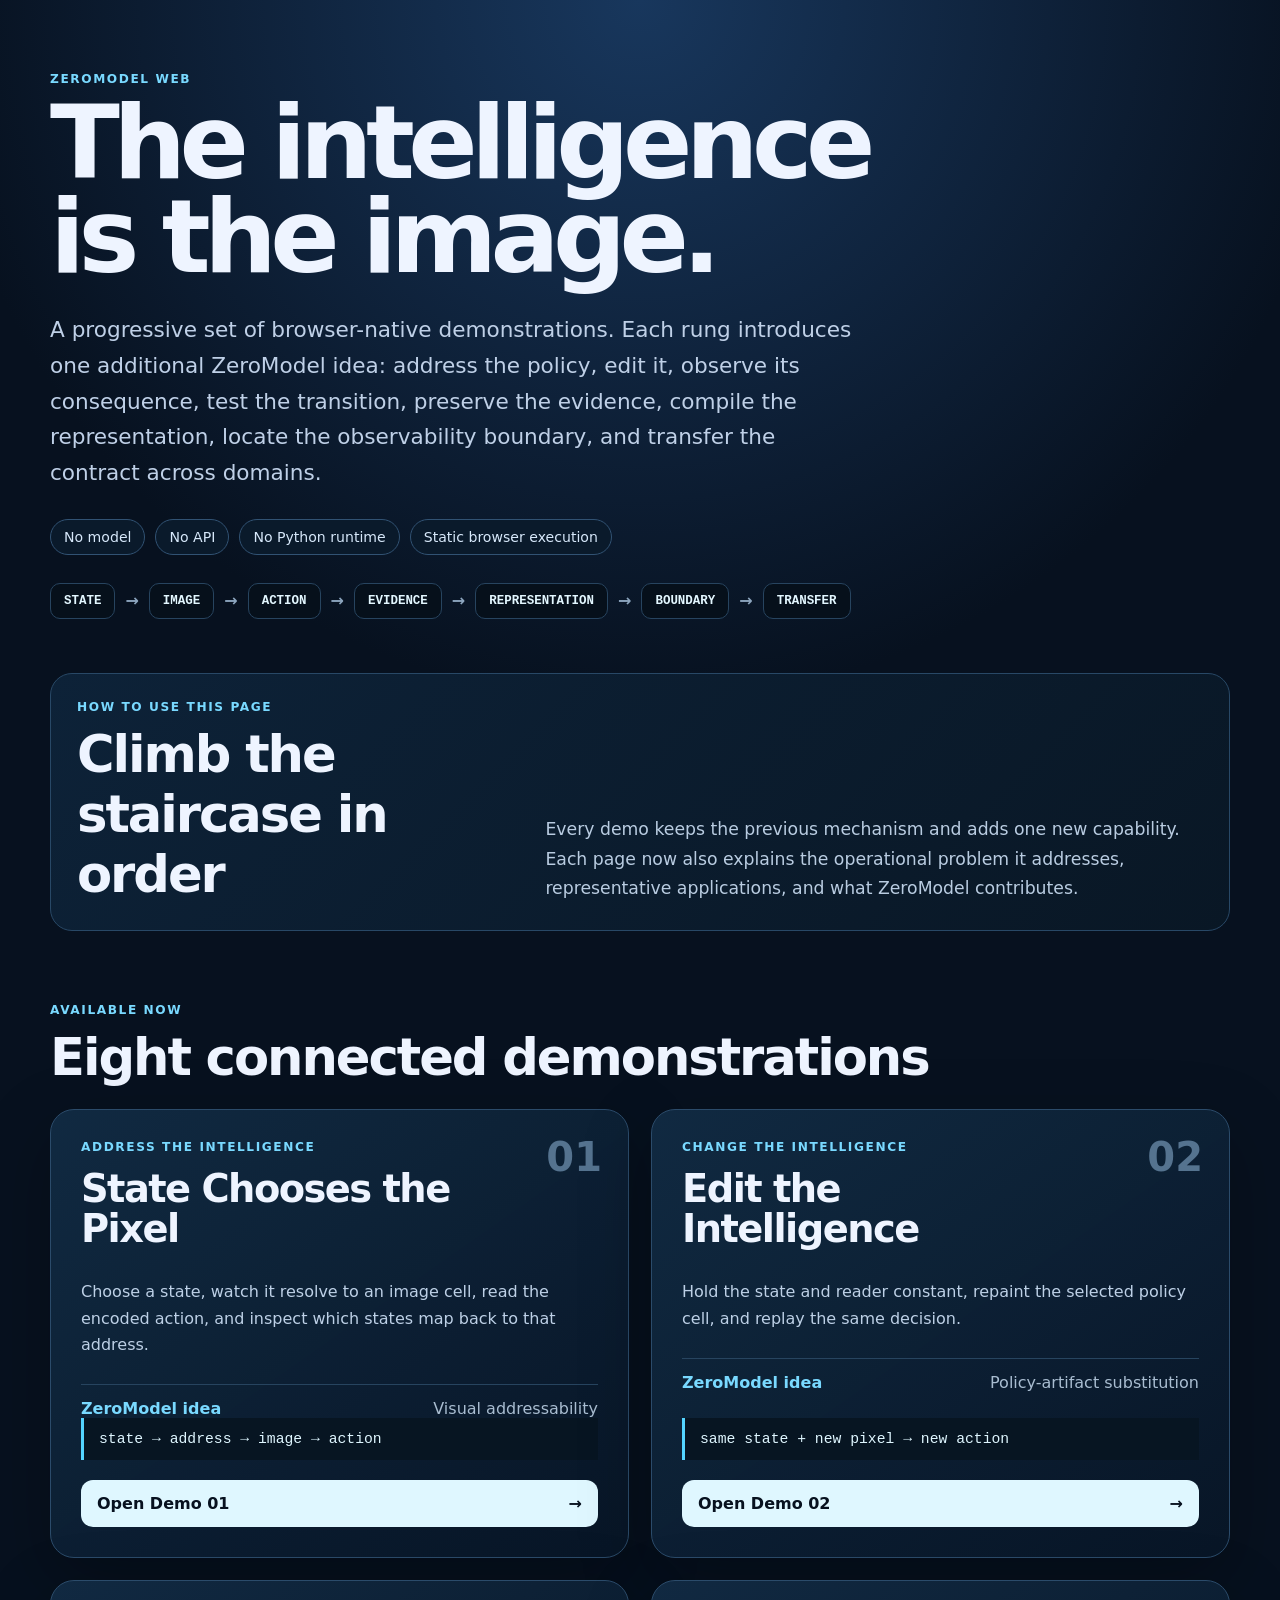
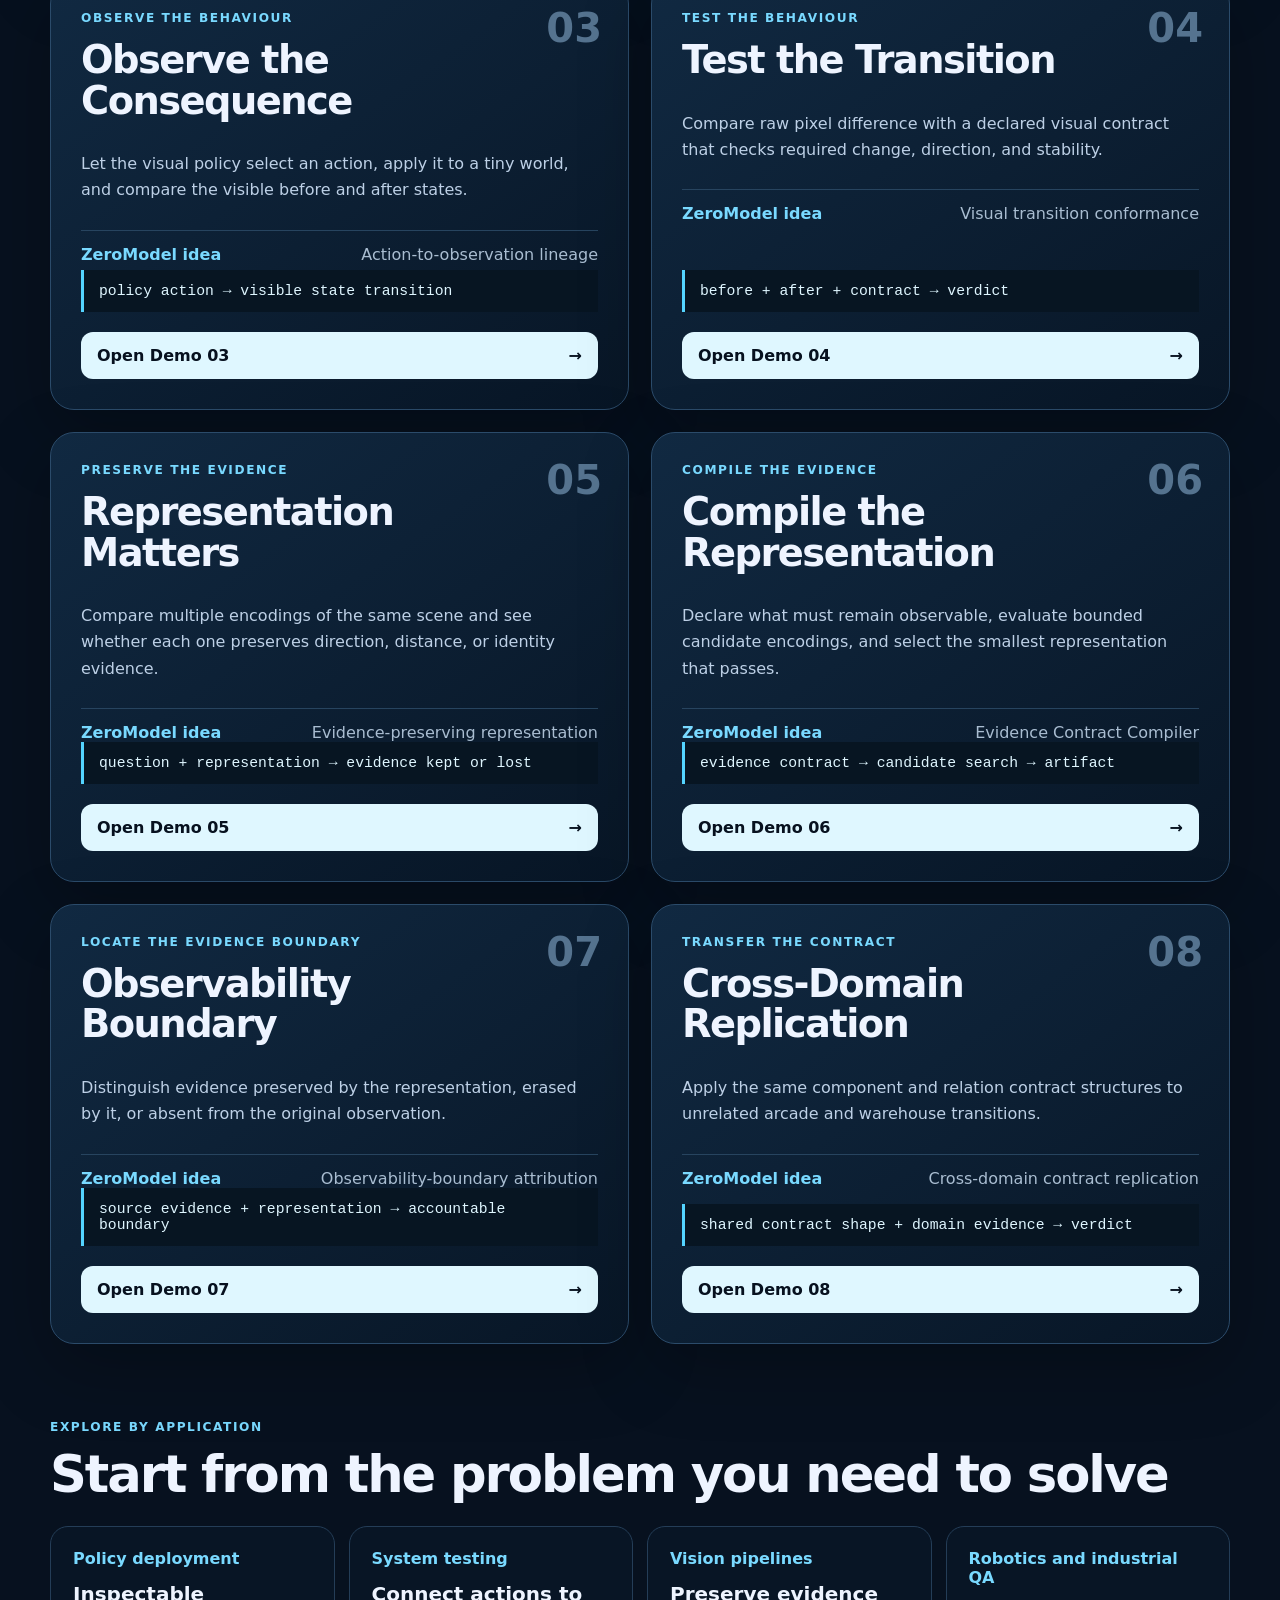
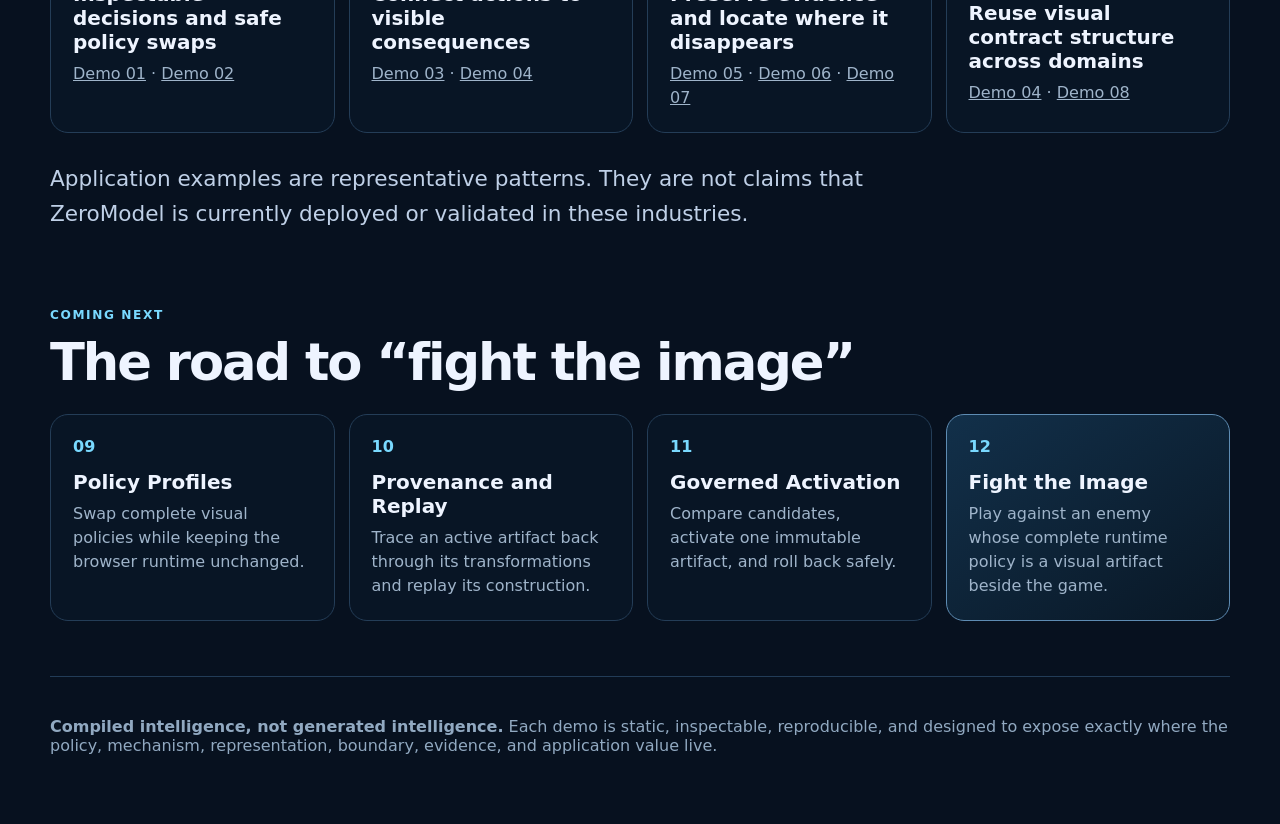
==== commit 7f34dcdb: "feat(demos): add application-based gallery navigation" ====
--- a/index.html
+++ b/index.html
@@ -1 +1 @@
-<!doctype html><html lang="en"><head><meta charset="utf-8"><meta name="viewport" content="width=device-width,initial-scale=1"><title>ZeroModel Web Demos</title><meta name="description" content="A growing staircase of browser-native ZeroModel demonstrations."><link rel="stylesheet" href="gallery.css"></head><body><main class="shell"><header class="hero"><p class="eyebrow">ZeroModel Web</p><h1>The intelligence is the image.</h1><p class="lede">A progressive set of browser-native demonstrations. Each rung introduces one additional ZeroModel idea: address the policy, edit it, observe its consequence, test the transition, preserve the evidence, compile the representation, locate the observability boundary, and transfer the contract across domains.</p><div class="runtime-boundary"><span>No model</span><span>No API</span><span>No Python runtime</span><span>Static browser execution</span></div><div class="hero-flow"><span>STATE</span><b>→</b><span>IMAGE</span><b>→</b><span>ACTION</span><b>→</b><span>EVIDENCE</span><b>→</b><span>REPRESENTATION</span><b>→</b><span>BOUNDARY</span><b>→</b><span>TRANSFER</span></div></header><section class="principle"><div><p class="step-label">How to use this page</p><h2>Climb the staircase in order</h2></div><p>Every demo keeps the previous mechanism and adds one new capability. By Demo 08, the visual policy is executable, testable, evidence-aware, boundary-conscious, and expressed through contract structures that can transfer across domains.</p></section><section aria-labelledby="available-title"><div class="section-heading"><p class="step-label">Available now</p><h2 id="available-title">Eight connected demonstrations</h2></div><div class="demo-grid"><article class="demo-card"><div class="card-number">01</div><p class="card-kicker">Address the intelligence</p><h3>State Chooses the Pixel</h3><p>Choose a state, watch it resolve to an image cell, read the encoded action, and inspect which states map back to that address.</p><div class="learn"><strong>ZeroModel idea</strong><span>Visual addressability</span></div><div class="flow">state → address → image → action</div><a class="card-link" href="demos/state-chooses-the-pixel/">Open Demo 01 <span>→</span></a></article><article class="demo-card"><div class="card-number">02</div><p class="card-kicker">Change the intelligence</p><h3>Edit the Intelligence</h3><p>Hold the state and reader constant, repaint the selected policy cell, and replay the same decision.</p><div class="learn"><strong>ZeroModel idea</strong><span>Policy-artifact substitution</span></div><div class="flow">same state + new pixel → new action</div><a class="card-link" href="demos/edit-the-intelligence/">Open Demo 02 <span>→</span></a></article><article class="demo-card"><div class="card-number">03</div><p class="card-kicker">Observe the behaviour</p><h3>Observe the Consequence</h3><p>Let the visual policy select an action, apply it to a tiny world, and compare the visible before and after states.</p><div class="learn"><strong>ZeroModel idea</strong><span>Action-to-observation lineage</span></div><div class="flow">policy action → visible state transition</div><a class="card-link" href="demos/observe-the-consequence/">Open Demo 03 <span>→</span></a></article><article class="demo-card"><div class="card-number">04</div><p class="card-kicker">Test the behaviour</p><h3>Test the Transition</h3><p>Compare raw pixel difference with a declared visual contract that checks required change, direction, and stability.</p><div class="learn"><strong>ZeroModel idea</strong><span>Visual transition conformance</span></div><div class="flow">before + after + contract → verdict</div><a class="card-link" href="demos/test-the-transition/">Open Demo 04 <span>→</span></a></article><article class="demo-card"><div class="card-number">05</div><p class="card-kicker">Preserve the evidence</p><h3>Representation Matters</h3><p>Compare multiple encodings of the same scene and see whether each one preserves direction, distance, or identity evidence.</p><div class="learn"><strong>ZeroModel idea</strong><span>Evidence-preserving representation</span></div><div class="flow">question + representation → evidence kept or lost</div><a class="card-link" href="demos/representation-matters/">Open Demo 05 <span>→</span></a></article><article class="demo-card"><div class="card-number">06</div><p class="card-kicker">Compile the evidence</p><h3>Compile the Representation</h3><p>Declare what must remain observable, evaluate bounded candidate encodings, and select the smallest representation that passes.</p><div class="learn"><strong>ZeroModel idea</strong><span>Evidence Contract Compiler</span></div><div class="flow">evidence contract → candidate search → artifact</div><a class="card-link" href="demos/compile-the-representation/">Open Demo 06 <span>→</span></a></article><article class="demo-card"><div class="card-number">07</div><p class="card-kicker">Locate the evidence boundary</p><h3>Observability Boundary</h3><p>Distinguish evidence preserved by the representation, erased by it, or absent from the original observation.</p><div class="learn"><strong>ZeroModel idea</strong><span>Observability-boundary attribution</span></div><div class="flow">source evidence + representation → accountable boundary</div><a class="card-link" href="demos/observability-boundary/">Open Demo 07 <span>→</span></a></article><article class="demo-card"><div class="card-number">08</div><p class="card-kicker">Transfer the contract</p><h3>Cross-Domain Replication</h3><p>Apply the same component and relation contract structures to unrelated arcade and warehouse transitions.</p><div class="learn"><strong>ZeroModel idea</strong><span>Cross-domain contract replication</span></div><div class="flow">shared contract shape + domain evidence → verdict</div><a class="card-link" href="demos/cross-domain-replication/">Open Demo 08 <span>→</span></a></article></div></section><section class="roadmap"><div class="section-heading"><p class="step-label">Coming next</p><h2>The road to “fight the image”</h2></div><div class="roadmap-grid"><article class="roadmap-card"><span>09</span><h3>Policy Profiles</h3><p>Swap complete visual policies while keeping the browser runtime unchanged.</p></article><article class="roadmap-card"><span>10</span><h3>Provenance and Replay</h3><p>Trace an active artifact back through its transformations and replay its construction.</p></article><article class="roadmap-card"><span>11</span><h3>Governed Activation</h3><p>Compare candidates, activate one immutable artifact, and roll back safely.</p></article><article class="roadmap-card featured"><span>12</span><h3>Fight the Image</h3><p>Play against an enemy whose complete runtime policy is a visual artifact beside the game.</p></article></div></section><footer><p><strong>Compiled intelligence, not generated intelligence.</strong> Each demo is static, inspectable, reproducible, and designed to expose exactly where the policy, mechanism, representation, boundary, and evidence live.</p></footer></main></body></html>+<!doctype html><html lang="en"><head><meta charset="utf-8"><meta name="viewport" content="width=device-width,initial-scale=1"><title>ZeroModel Web Demos</title><meta name="description" content="A growing staircase of browser-native ZeroModel demonstrations."><link rel="stylesheet" href="gallery.css"></head><body><main class="shell"><header class="hero"><p class="eyebrow">ZeroModel Web</p><h1>The intelligence is the image.</h1><p class="lede">A progressive set of browser-native demonstrations. Each rung introduces one additional ZeroModel idea: address the policy, edit it, observe its consequence, test the transition, preserve the evidence, compile the representation, locate the observability boundary, and transfer the contract across domains.</p><div class="runtime-boundary"><span>No model</span><span>No API</span><span>No Python runtime</span><span>Static browser execution</span></div><div class="hero-flow"><span>STATE</span><b>→</b><span>IMAGE</span><b>→</b><span>ACTION</span><b>→</b><span>EVIDENCE</span><b>→</b><span>REPRESENTATION</span><b>→</b><span>BOUNDARY</span><b>→</b><span>TRANSFER</span></div></header><section class="principle"><div><p class="step-label">How to use this page</p><h2>Climb the staircase in order</h2></div><p>Every demo keeps the previous mechanism and adds one new capability. Each page now also explains the operational problem it addresses, representative applications, and what ZeroModel contributes.</p></section><section aria-labelledby="available-title"><div class="section-heading"><p class="step-label">Available now</p><h2 id="available-title">Eight connected demonstrations</h2></div><div class="demo-grid"><article class="demo-card"><div class="card-number">01</div><p class="card-kicker">Address the intelligence</p><h3>State Chooses the Pixel</h3><p>Choose a state, watch it resolve to an image cell, read the encoded action, and inspect which states map back to that address.</p><div class="learn"><strong>ZeroModel idea</strong><span>Visual addressability</span></div><div class="flow">state → address → image → action</div><a class="card-link" href="demos/state-chooses-the-pixel/">Open Demo 01 <span>→</span></a></article><article class="demo-card"><div class="card-number">02</div><p class="card-kicker">Change the intelligence</p><h3>Edit the Intelligence</h3><p>Hold the state and reader constant, repaint the selected policy cell, and replay the same decision.</p><div class="learn"><strong>ZeroModel idea</strong><span>Policy-artifact substitution</span></div><div class="flow">same state + new pixel → new action</div><a class="card-link" href="demos/edit-the-intelligence/">Open Demo 02 <span>→</span></a></article><article class="demo-card"><div class="card-number">03</div><p class="card-kicker">Observe the behaviour</p><h3>Observe the Consequence</h3><p>Let the visual policy select an action, apply it to a tiny world, and compare the visible before and after states.</p><div class="learn"><strong>ZeroModel idea</strong><span>Action-to-observation lineage</span></div><div class="flow">policy action → visible state transition</div><a class="card-link" href="demos/observe-the-consequence/">Open Demo 03 <span>→</span></a></article><article class="demo-card"><div class="card-number">04</div><p class="card-kicker">Test the behaviour</p><h3>Test the Transition</h3><p>Compare raw pixel difference with a declared visual contract that checks required change, direction, and stability.</p><div class="learn"><strong>ZeroModel idea</strong><span>Visual transition conformance</span></div><div class="flow">before + after + contract → verdict</div><a class="card-link" href="demos/test-the-transition/">Open Demo 04 <span>→</span></a></article><article class="demo-card"><div class="card-number">05</div><p class="card-kicker">Preserve the evidence</p><h3>Representation Matters</h3><p>Compare multiple encodings of the same scene and see whether each one preserves direction, distance, or identity evidence.</p><div class="learn"><strong>ZeroModel idea</strong><span>Evidence-preserving representation</span></div><div class="flow">question + representation → evidence kept or lost</div><a class="card-link" href="demos/representation-matters/">Open Demo 05 <span>→</span></a></article><article class="demo-card"><div class="card-number">06</div><p class="card-kicker">Compile the evidence</p><h3>Compile the Representation</h3><p>Declare what must remain observable, evaluate bounded candidate encodings, and select the smallest representation that passes.</p><div class="learn"><strong>ZeroModel idea</strong><span>Evidence Contract Compiler</span></div><div class="flow">evidence contract → candidate search → artifact</div><a class="card-link" href="demos/compile-the-representation/">Open Demo 06 <span>→</span></a></article><article class="demo-card"><div class="card-number">07</div><p class="card-kicker">Locate the evidence boundary</p><h3>Observability Boundary</h3><p>Distinguish evidence preserved by the representation, erased by it, or absent from the original observation.</p><div class="learn"><strong>ZeroModel idea</strong><span>Observability-boundary attribution</span></div><div class="flow">source evidence + representation → accountable boundary</div><a class="card-link" href="demos/observability-boundary/">Open Demo 07 <span>→</span></a></article><article class="demo-card"><div class="card-number">08</div><p class="card-kicker">Transfer the contract</p><h3>Cross-Domain Replication</h3><p>Apply the same component and relation contract structures to unrelated arcade and warehouse transitions.</p><div class="learn"><strong>ZeroModel idea</strong><span>Cross-domain contract replication</span></div><div class="flow">shared contract shape + domain evidence → verdict</div><a class="card-link" href="demos/cross-domain-replication/">Open Demo 08 <span>→</span></a></article></div></section><section class="roadmap" aria-labelledby="applications-title"><div class="section-heading"><p class="step-label">Explore by application</p><h2 id="applications-title">Start from the problem you need to solve</h2></div><div class="roadmap-grid"><article class="roadmap-card"><span>Policy deployment</span><h3>Inspectable decisions and safe policy swaps</h3><p><a href="demos/state-chooses-the-pixel/">Demo 01</a> · <a href="demos/edit-the-intelligence/">Demo 02</a></p></article><article class="roadmap-card"><span>System testing</span><h3>Connect actions to visible consequences</h3><p><a href="demos/observe-the-consequence/">Demo 03</a> · <a href="demos/test-the-transition/">Demo 04</a></p></article><article class="roadmap-card"><span>Vision pipelines</span><h3>Preserve evidence and locate where it disappears</h3><p><a href="demos/representation-matters/">Demo 05</a> · <a href="demos/compile-the-representation/">Demo 06</a> · <a href="demos/observability-boundary/">Demo 07</a></p></article><article class="roadmap-card"><span>Robotics and industrial QA</span><h3>Reuse visual contract structure across domains</h3><p><a href="demos/test-the-transition/">Demo 04</a> · <a href="demos/cross-domain-replication/">Demo 08</a></p></article></div><p class="lede">Application examples are representative patterns. They are not claims that ZeroModel is currently deployed or validated in these industries.</p></section><section class="roadmap"><div class="section-heading"><p class="step-label">Coming next</p><h2>The road to “fight the image”</h2></div><div class="roadmap-grid"><article class="roadmap-card"><span>09</span><h3>Policy Profiles</h3><p>Swap complete visual policies while keeping the browser runtime unchanged.</p></article><article class="roadmap-card"><span>10</span><h3>Provenance and Replay</h3><p>Trace an active artifact back through its transformations and replay its construction.</p></article><article class="roadmap-card"><span>11</span><h3>Governed Activation</h3><p>Compare candidates, activate one immutable artifact, and roll back safely.</p></article><article class="roadmap-card featured"><span>12</span><h3>Fight the Image</h3><p>Play against an enemy whose complete runtime policy is a visual artifact beside the game.</p></article></div></section><footer><p><strong>Compiled intelligence, not generated intelligence.</strong> Each demo is static, inspectable, reproducible, and designed to expose exactly where the policy, mechanism, representation, boundary, evidence, and application value live.</p></footer></main></body></html>
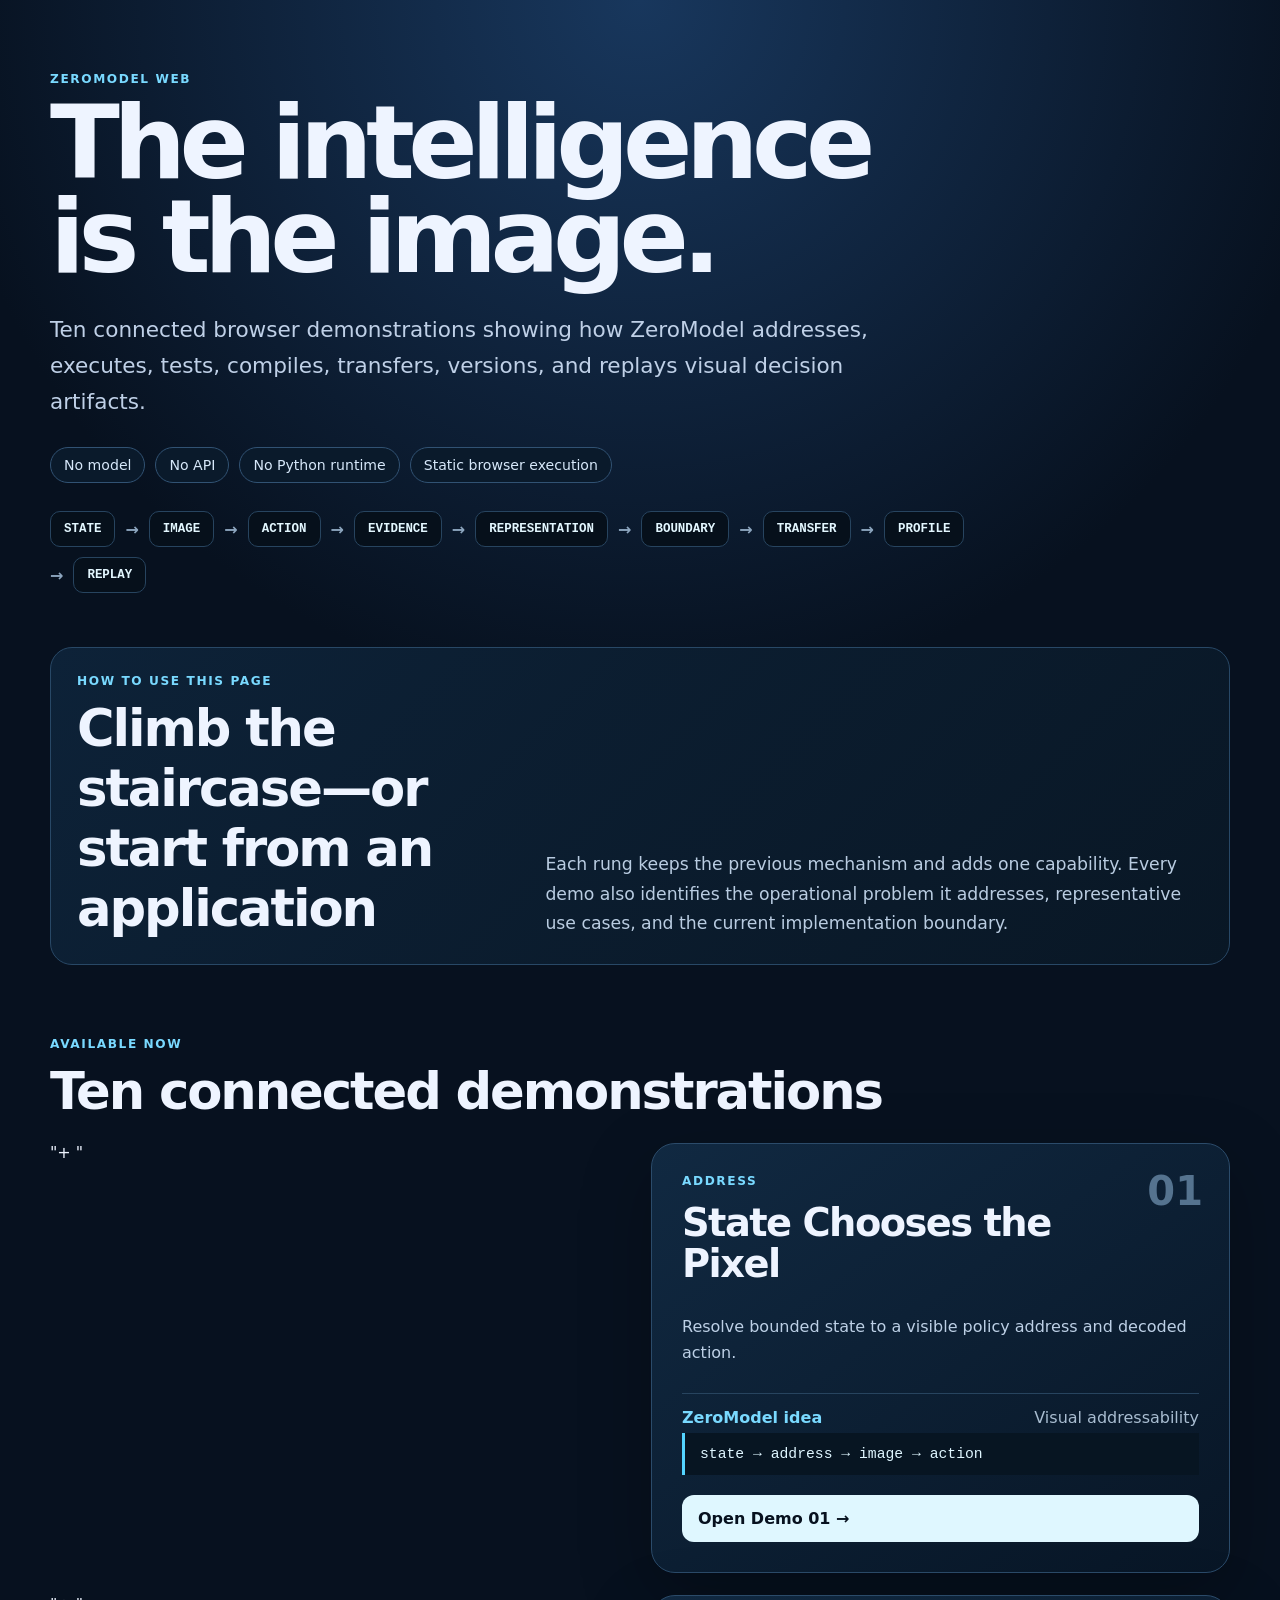
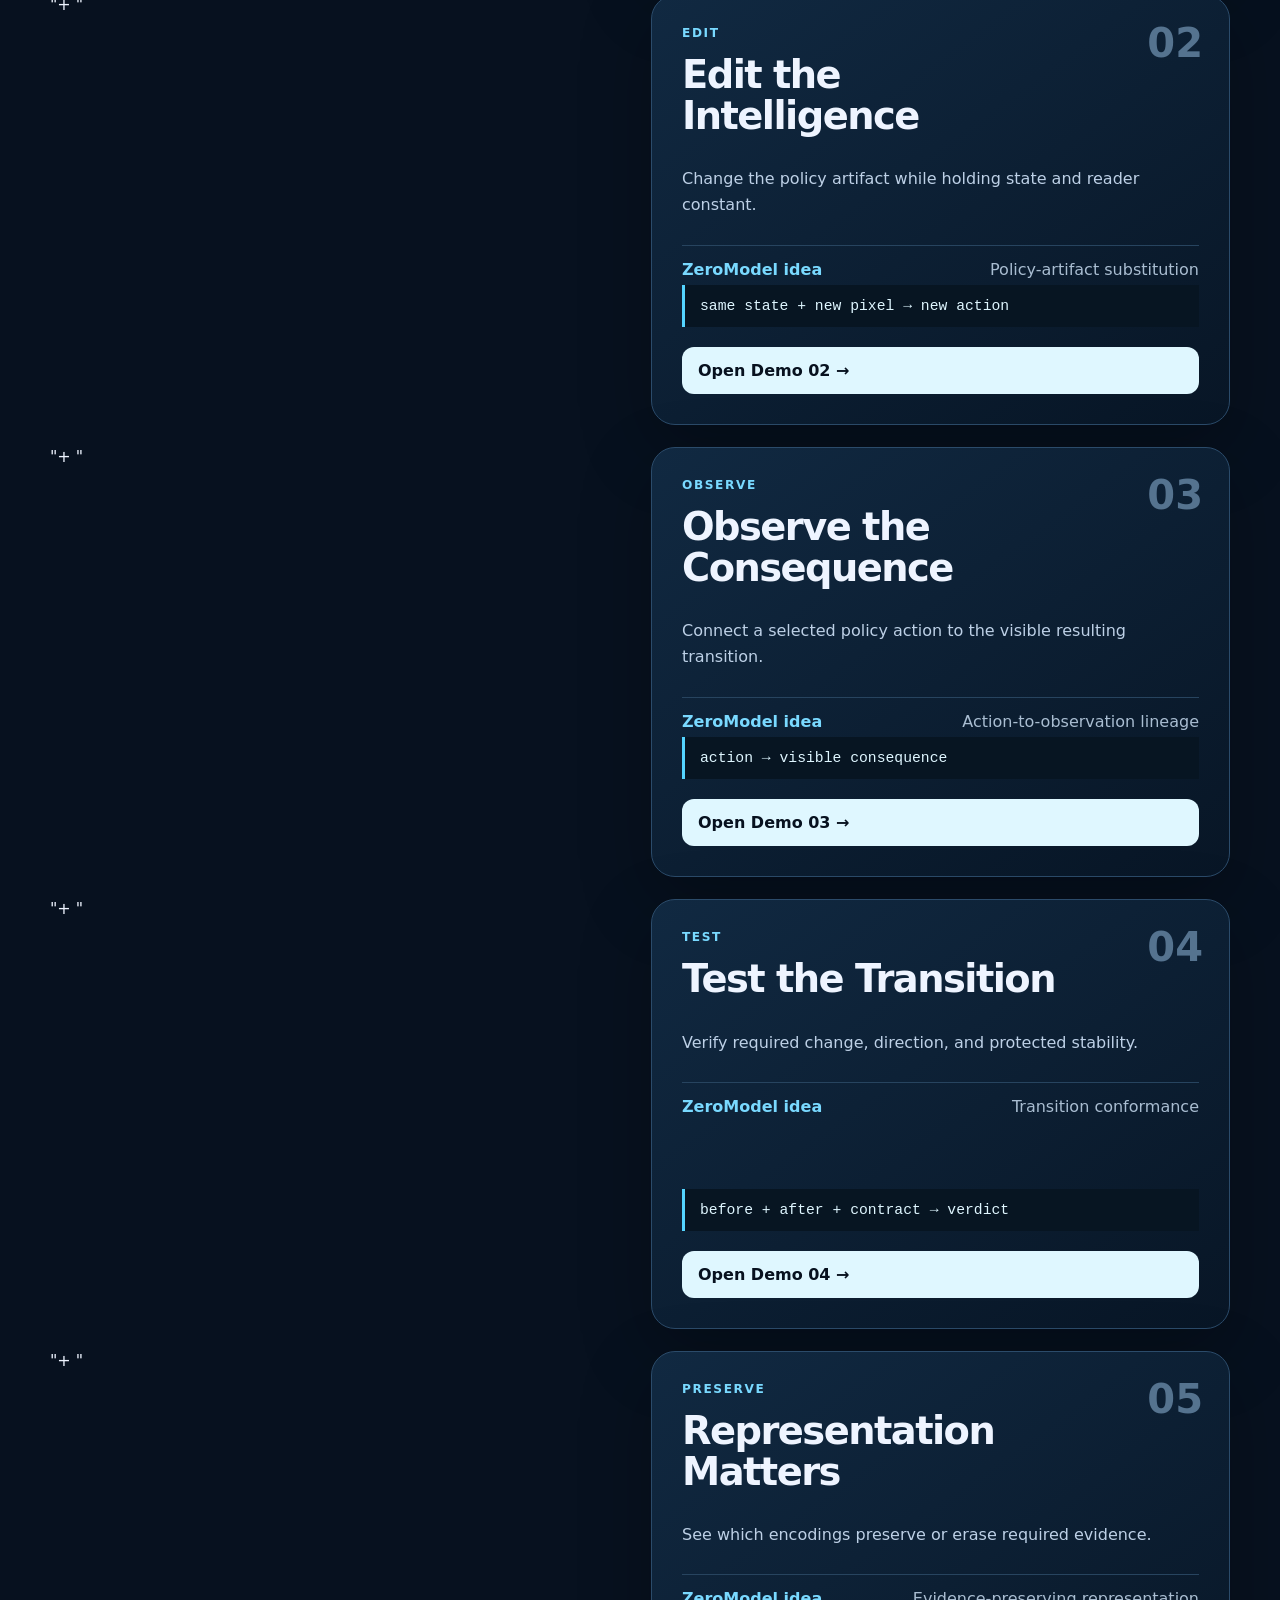
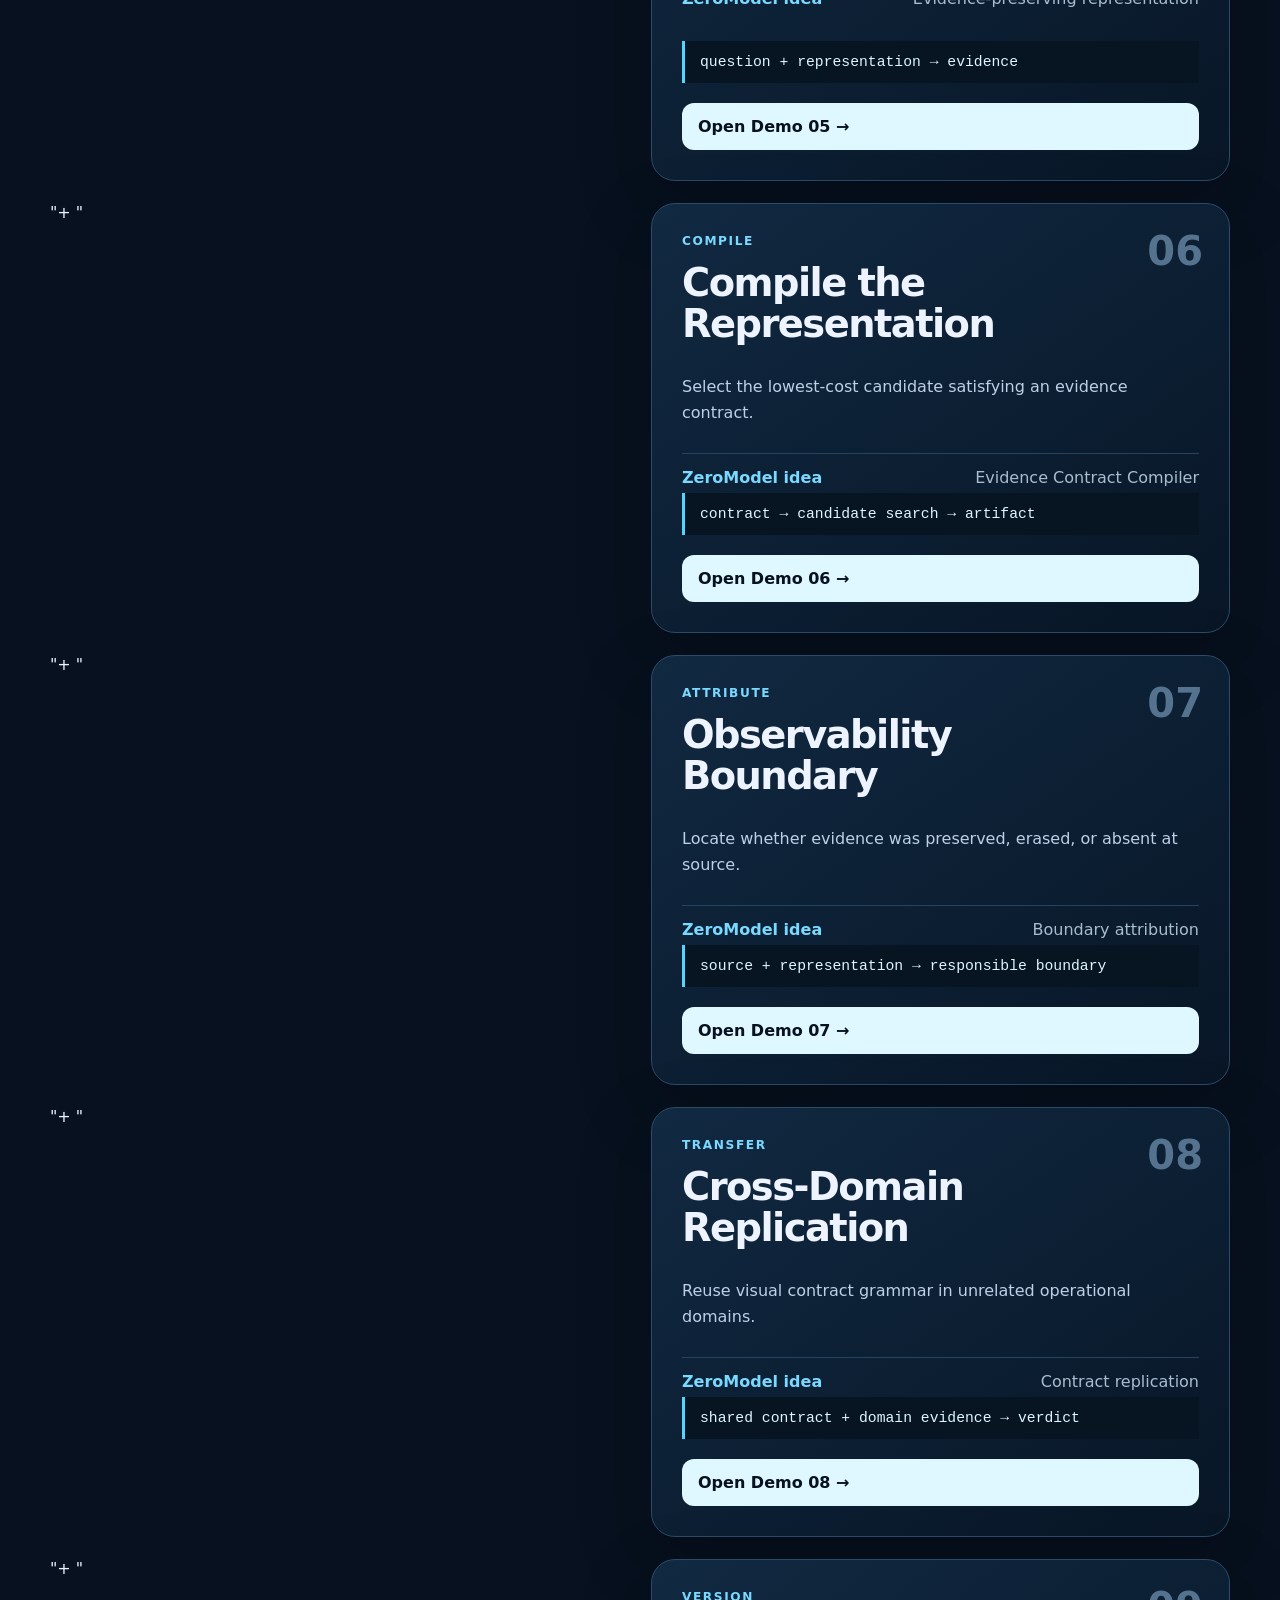
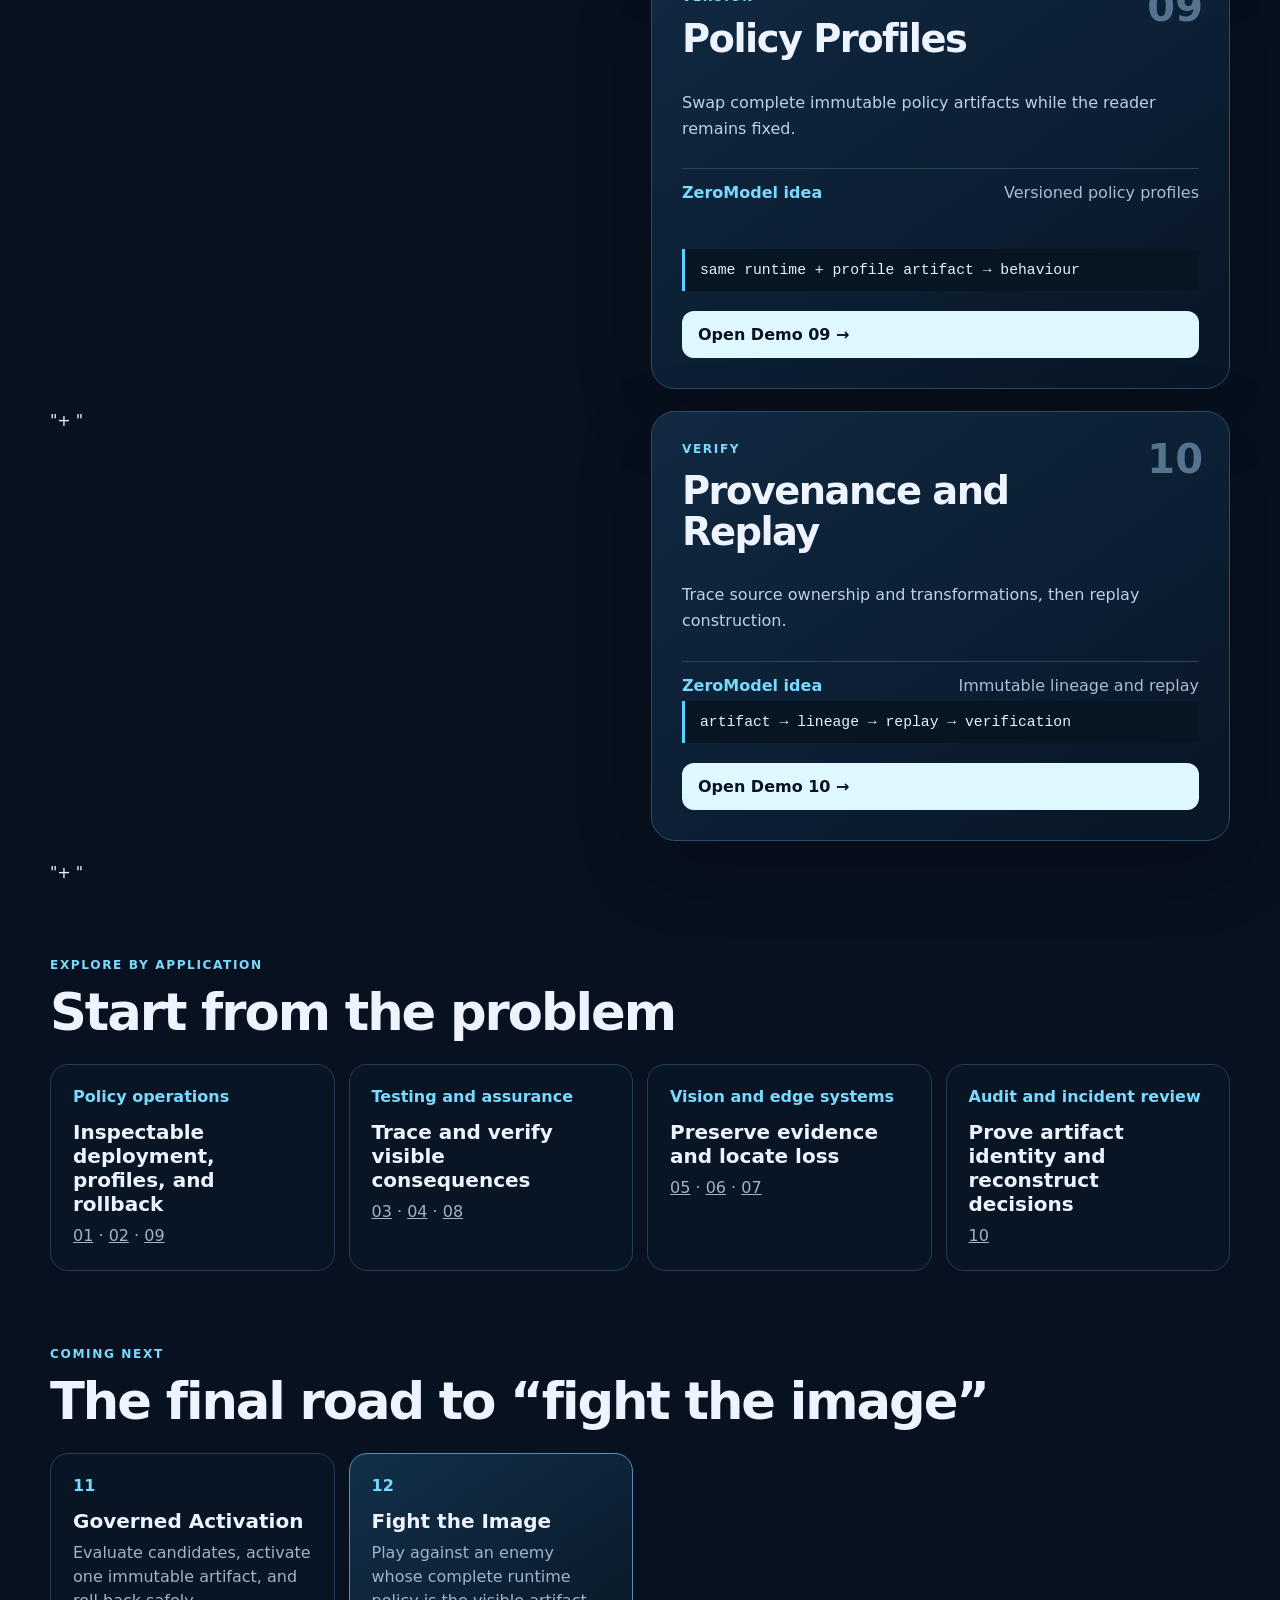
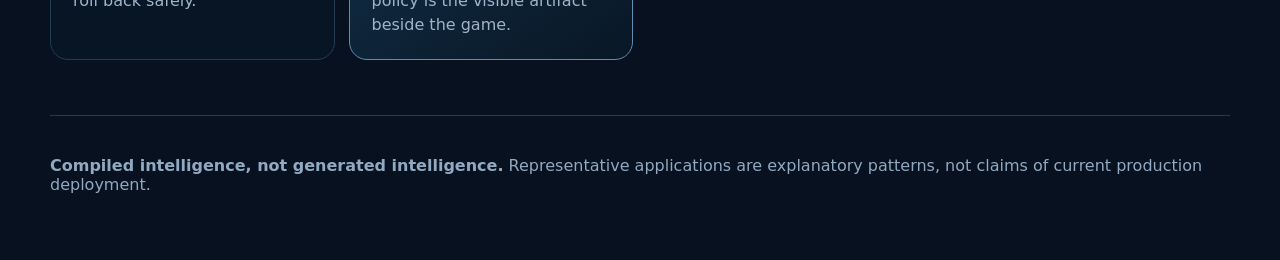
==== commit a42958c6: "feat(gallery): add Policy Profiles and Provenance and Replay" ====
--- a/index.html
+++ b/index.html
@@ -1 +1,12 @@
-<!doctype html><html lang="en"><head><meta charset="utf-8"><meta name="viewport" content="width=device-width,initial-scale=1"><title>ZeroModel Web Demos</title><meta name="description" content="A growing staircase of browser-native ZeroModel demonstrations."><link rel="stylesheet" href="gallery.css"></head><body><main class="shell"><header class="hero"><p class="eyebrow">ZeroModel Web</p><h1>The intelligence is the image.</h1><p class="lede">A progressive set of browser-native demonstrations. Each rung introduces one additional ZeroModel idea: address the policy, edit it, observe its consequence, test the transition, preserve the evidence, compile the representation, locate the observability boundary, and transfer the contract across domains.</p><div class="runtime-boundary"><span>No model</span><span>No API</span><span>No Python runtime</span><span>Static browser execution</span></div><div class="hero-flow"><span>STATE</span><b>→</b><span>IMAGE</span><b>→</b><span>ACTION</span><b>→</b><span>EVIDENCE</span><b>→</b><span>REPRESENTATION</span><b>→</b><span>BOUNDARY</span><b>→</b><span>TRANSFER</span></div></header><section class="principle"><div><p class="step-label">How to use this page</p><h2>Climb the staircase in order</h2></div><p>Every demo keeps the previous mechanism and adds one new capability. Each page now also explains the operational problem it addresses, representative applications, and what ZeroModel contributes.</p></section><section aria-labelledby="available-title"><div class="section-heading"><p class="step-label">Available now</p><h2 id="available-title">Eight connected demonstrations</h2></div><div class="demo-grid"><article class="demo-card"><div class="card-number">01</div><p class="card-kicker">Address the intelligence</p><h3>State Chooses the Pixel</h3><p>Choose a state, watch it resolve to an image cell, read the encoded action, and inspect which states map back to that address.</p><div class="learn"><strong>ZeroModel idea</strong><span>Visual addressability</span></div><div class="flow">state → address → image → action</div><a class="card-link" href="demos/state-chooses-the-pixel/">Open Demo 01 <span>→</span></a></article><article class="demo-card"><div class="card-number">02</div><p class="card-kicker">Change the intelligence</p><h3>Edit the Intelligence</h3><p>Hold the state and reader constant, repaint the selected policy cell, and replay the same decision.</p><div class="learn"><strong>ZeroModel idea</strong><span>Policy-artifact substitution</span></div><div class="flow">same state + new pixel → new action</div><a class="card-link" href="demos/edit-the-intelligence/">Open Demo 02 <span>→</span></a></article><article class="demo-card"><div class="card-number">03</div><p class="card-kicker">Observe the behaviour</p><h3>Observe the Consequence</h3><p>Let the visual policy select an action, apply it to a tiny world, and compare the visible before and after states.</p><div class="learn"><strong>ZeroModel idea</strong><span>Action-to-observation lineage</span></div><div class="flow">policy action → visible state transition</div><a class="card-link" href="demos/observe-the-consequence/">Open Demo 03 <span>→</span></a></article><article class="demo-card"><div class="card-number">04</div><p class="card-kicker">Test the behaviour</p><h3>Test the Transition</h3><p>Compare raw pixel difference with a declared visual contract that checks required change, direction, and stability.</p><div class="learn"><strong>ZeroModel idea</strong><span>Visual transition conformance</span></div><div class="flow">before + after + contract → verdict</div><a class="card-link" href="demos/test-the-transition/">Open Demo 04 <span>→</span></a></article><article class="demo-card"><div class="card-number">05</div><p class="card-kicker">Preserve the evidence</p><h3>Representation Matters</h3><p>Compare multiple encodings of the same scene and see whether each one preserves direction, distance, or identity evidence.</p><div class="learn"><strong>ZeroModel idea</strong><span>Evidence-preserving representation</span></div><div class="flow">question + representation → evidence kept or lost</div><a class="card-link" href="demos/representation-matters/">Open Demo 05 <span>→</span></a></article><article class="demo-card"><div class="card-number">06</div><p class="card-kicker">Compile the evidence</p><h3>Compile the Representation</h3><p>Declare what must remain observable, evaluate bounded candidate encodings, and select the smallest representation that passes.</p><div class="learn"><strong>ZeroModel idea</strong><span>Evidence Contract Compiler</span></div><div class="flow">evidence contract → candidate search → artifact</div><a class="card-link" href="demos/compile-the-representation/">Open Demo 06 <span>→</span></a></article><article class="demo-card"><div class="card-number">07</div><p class="card-kicker">Locate the evidence boundary</p><h3>Observability Boundary</h3><p>Distinguish evidence preserved by the representation, erased by it, or absent from the original observation.</p><div class="learn"><strong>ZeroModel idea</strong><span>Observability-boundary attribution</span></div><div class="flow">source evidence + representation → accountable boundary</div><a class="card-link" href="demos/observability-boundary/">Open Demo 07 <span>→</span></a></article><article class="demo-card"><div class="card-number">08</div><p class="card-kicker">Transfer the contract</p><h3>Cross-Domain Replication</h3><p>Apply the same component and relation contract structures to unrelated arcade and warehouse transitions.</p><div class="learn"><strong>ZeroModel idea</strong><span>Cross-domain contract replication</span></div><div class="flow">shared contract shape + domain evidence → verdict</div><a class="card-link" href="demos/cross-domain-replication/">Open Demo 08 <span>→</span></a></article></div></section><section class="roadmap" aria-labelledby="applications-title"><div class="section-heading"><p class="step-label">Explore by application</p><h2 id="applications-title">Start from the problem you need to solve</h2></div><div class="roadmap-grid"><article class="roadmap-card"><span>Policy deployment</span><h3>Inspectable decisions and safe policy swaps</h3><p><a href="demos/state-chooses-the-pixel/">Demo 01</a> · <a href="demos/edit-the-intelligence/">Demo 02</a></p></article><article class="roadmap-card"><span>System testing</span><h3>Connect actions to visible consequences</h3><p><a href="demos/observe-the-consequence/">Demo 03</a> · <a href="demos/test-the-transition/">Demo 04</a></p></article><article class="roadmap-card"><span>Vision pipelines</span><h3>Preserve evidence and locate where it disappears</h3><p><a href="demos/representation-matters/">Demo 05</a> · <a href="demos/compile-the-representation/">Demo 06</a> · <a href="demos/observability-boundary/">Demo 07</a></p></article><article class="roadmap-card"><span>Robotics and industrial QA</span><h3>Reuse visual contract structure across domains</h3><p><a href="demos/test-the-transition/">Demo 04</a> · <a href="demos/cross-domain-replication/">Demo 08</a></p></article></div><p class="lede">Application examples are representative patterns. They are not claims that ZeroModel is currently deployed or validated in these industries.</p></section><section class="roadmap"><div class="section-heading"><p class="step-label">Coming next</p><h2>The road to “fight the image”</h2></div><div class="roadmap-grid"><article class="roadmap-card"><span>09</span><h3>Policy Profiles</h3><p>Swap complete visual policies while keeping the browser runtime unchanged.</p></article><article class="roadmap-card"><span>10</span><h3>Provenance and Replay</h3><p>Trace an active artifact back through its transformations and replay its construction.</p></article><article class="roadmap-card"><span>11</span><h3>Governed Activation</h3><p>Compare candidates, activate one immutable artifact, and roll back safely.</p></article><article class="roadmap-card featured"><span>12</span><h3>Fight the Image</h3><p>Play against an enemy whose complete runtime policy is a visual artifact beside the game.</p></article></div></section><footer><p><strong>Compiled intelligence, not generated intelligence.</strong> Each demo is static, inspectable, reproducible, and designed to expose exactly where the policy, mechanism, representation, boundary, evidence, and application value live.</p></footer></main></body></html>+<!doctype html><html lang="en"><head><meta charset="utf-8"><meta name="viewport" content="width=device-width,initial-scale=1"><title>ZeroModel Web Demos</title><meta name="description" content="A staircase of browser-native ZeroModel demonstrations."><link rel="stylesheet" href="gallery.css"></head><body><main class="shell"><header class="hero"><p class="eyebrow">ZeroModel Web</p><h1>The intelligence is the image.</h1><p class="lede">Ten connected browser demonstrations showing how ZeroModel addresses, executes, tests, compiles, transfers, versions, and replays visual decision artifacts.</p><div class="runtime-boundary"><span>No model</span><span>No API</span><span>No Python runtime</span><span>Static browser execution</span></div><div class="hero-flow"><span>STATE</span><b>→</b><span>IMAGE</span><b>→</b><span>ACTION</span><b>→</b><span>EVIDENCE</span><b>→</b><span>REPRESENTATION</span><b>→</b><span>BOUNDARY</span><b>→</b><span>TRANSFER</span><b>→</b><span>PROFILE</span><b>→</b><span>REPLAY</span></div></header><section class="principle"><div><p class="step-label">How to use this page</p><h2>Climb the staircase—or start from an application</h2></div><p>Each rung keeps the previous mechanism and adds one capability. Every demo also identifies the operational problem it addresses, representative use cases, and the current implementation boundary.</p></section><section><div class="section-heading"><p class="step-label">Available now</p><h2>Ten connected demonstrations</h2></div><div class="demo-grid">"+
+"<article class="demo-card"><div class="card-number">01</div><p class="card-kicker">Address</p><h3>State Chooses the Pixel</h3><p>Resolve bounded state to a visible policy address and decoded action.</p><div class="learn"><strong>ZeroModel idea</strong><span>Visual addressability</span></div><div class="flow">state → address → image → action</div><a class="card-link" href="demos/state-chooses-the-pixel/">Open Demo 01 →</a></article>"+
+"<article class="demo-card"><div class="card-number">02</div><p class="card-kicker">Edit</p><h3>Edit the Intelligence</h3><p>Change the policy artifact while holding state and reader constant.</p><div class="learn"><strong>ZeroModel idea</strong><span>Policy-artifact substitution</span></div><div class="flow">same state + new pixel → new action</div><a class="card-link" href="demos/edit-the-intelligence/">Open Demo 02 →</a></article>"+
+"<article class="demo-card"><div class="card-number">03</div><p class="card-kicker">Observe</p><h3>Observe the Consequence</h3><p>Connect a selected policy action to the visible resulting transition.</p><div class="learn"><strong>ZeroModel idea</strong><span>Action-to-observation lineage</span></div><div class="flow">action → visible consequence</div><a class="card-link" href="demos/observe-the-consequence/">Open Demo 03 →</a></article>"+
+"<article class="demo-card"><div class="card-number">04</div><p class="card-kicker">Test</p><h3>Test the Transition</h3><p>Verify required change, direction, and protected stability.</p><div class="learn"><strong>ZeroModel idea</strong><span>Transition conformance</span></div><div class="flow">before + after + contract → verdict</div><a class="card-link" href="demos/test-the-transition/">Open Demo 04 →</a></article>"+
+"<article class="demo-card"><div class="card-number">05</div><p class="card-kicker">Preserve</p><h3>Representation Matters</h3><p>See which encodings preserve or erase required evidence.</p><div class="learn"><strong>ZeroModel idea</strong><span>Evidence-preserving representation</span></div><div class="flow">question + representation → evidence</div><a class="card-link" href="demos/representation-matters/">Open Demo 05 →</a></article>"+
+"<article class="demo-card"><div class="card-number">06</div><p class="card-kicker">Compile</p><h3>Compile the Representation</h3><p>Select the lowest-cost candidate satisfying an evidence contract.</p><div class="learn"><strong>ZeroModel idea</strong><span>Evidence Contract Compiler</span></div><div class="flow">contract → candidate search → artifact</div><a class="card-link" href="demos/compile-the-representation/">Open Demo 06 →</a></article>"+
+"<article class="demo-card"><div class="card-number">07</div><p class="card-kicker">Attribute</p><h3>Observability Boundary</h3><p>Locate whether evidence was preserved, erased, or absent at source.</p><div class="learn"><strong>ZeroModel idea</strong><span>Boundary attribution</span></div><div class="flow">source + representation → responsible boundary</div><a class="card-link" href="demos/observability-boundary/">Open Demo 07 →</a></article>"+
+"<article class="demo-card"><div class="card-number">08</div><p class="card-kicker">Transfer</p><h3>Cross-Domain Replication</h3><p>Reuse visual contract grammar in unrelated operational domains.</p><div class="learn"><strong>ZeroModel idea</strong><span>Contract replication</span></div><div class="flow">shared contract + domain evidence → verdict</div><a class="card-link" href="demos/cross-domain-replication/">Open Demo 08 →</a></article>"+
+"<article class="demo-card"><div class="card-number">09</div><p class="card-kicker">Version</p><h3>Policy Profiles</h3><p>Swap complete immutable policy artifacts while the reader remains fixed.</p><div class="learn"><strong>ZeroModel idea</strong><span>Versioned policy profiles</span></div><div class="flow">same runtime + profile artifact → behaviour</div><a class="card-link" href="demos/policy-profiles/">Open Demo 09 →</a></article>"+
+"<article class="demo-card"><div class="card-number">10</div><p class="card-kicker">Verify</p><h3>Provenance and Replay</h3><p>Trace source ownership and transformations, then replay construction.</p><div class="learn"><strong>ZeroModel idea</strong><span>Immutable lineage and replay</span></div><div class="flow">artifact → lineage → replay → verification</div><a class="card-link" href="demos/provenance-and-replay/">Open Demo 10 →</a></article>"+
+"</div></section><section class="roadmap"><div class="section-heading"><p class="step-label">Explore by application</p><h2>Start from the problem</h2></div><div class="roadmap-grid"><article class="roadmap-card"><span>Policy operations</span><h3>Inspectable deployment, profiles, and rollback</h3><p><a href="demos/state-chooses-the-pixel/">01</a> · <a href="demos/edit-the-intelligence/">02</a> · <a href="demos/policy-profiles/">09</a></p></article><article class="roadmap-card"><span>Testing and assurance</span><h3>Trace and verify visible consequences</h3><p><a href="demos/observe-the-consequence/">03</a> · <a href="demos/test-the-transition/">04</a> · <a href="demos/cross-domain-replication/">08</a></p></article><article class="roadmap-card"><span>Vision and edge systems</span><h3>Preserve evidence and locate loss</h3><p><a href="demos/representation-matters/">05</a> · <a href="demos/compile-the-representation/">06</a> · <a href="demos/observability-boundary/">07</a></p></article><article class="roadmap-card"><span>Audit and incident review</span><h3>Prove artifact identity and reconstruct decisions</h3><p><a href="demos/provenance-and-replay/">10</a></p></article></div></section><section class="roadmap"><div class="section-heading"><p class="step-label">Coming next</p><h2>The final road to “fight the image”</h2></div><div class="roadmap-grid"><article class="roadmap-card"><span>11</span><h3>Governed Activation</h3><p>Evaluate candidates, activate one immutable artifact, and roll back safely.</p></article><article class="roadmap-card featured"><span>12</span><h3>Fight the Image</h3><p>Play against an enemy whose complete runtime policy is the visible artifact beside the game.</p></article></div></section><footer><p><strong>Compiled intelligence, not generated intelligence.</strong> Representative applications are explanatory patterns, not claims of current production deployment.</p></footer></main></body></html>
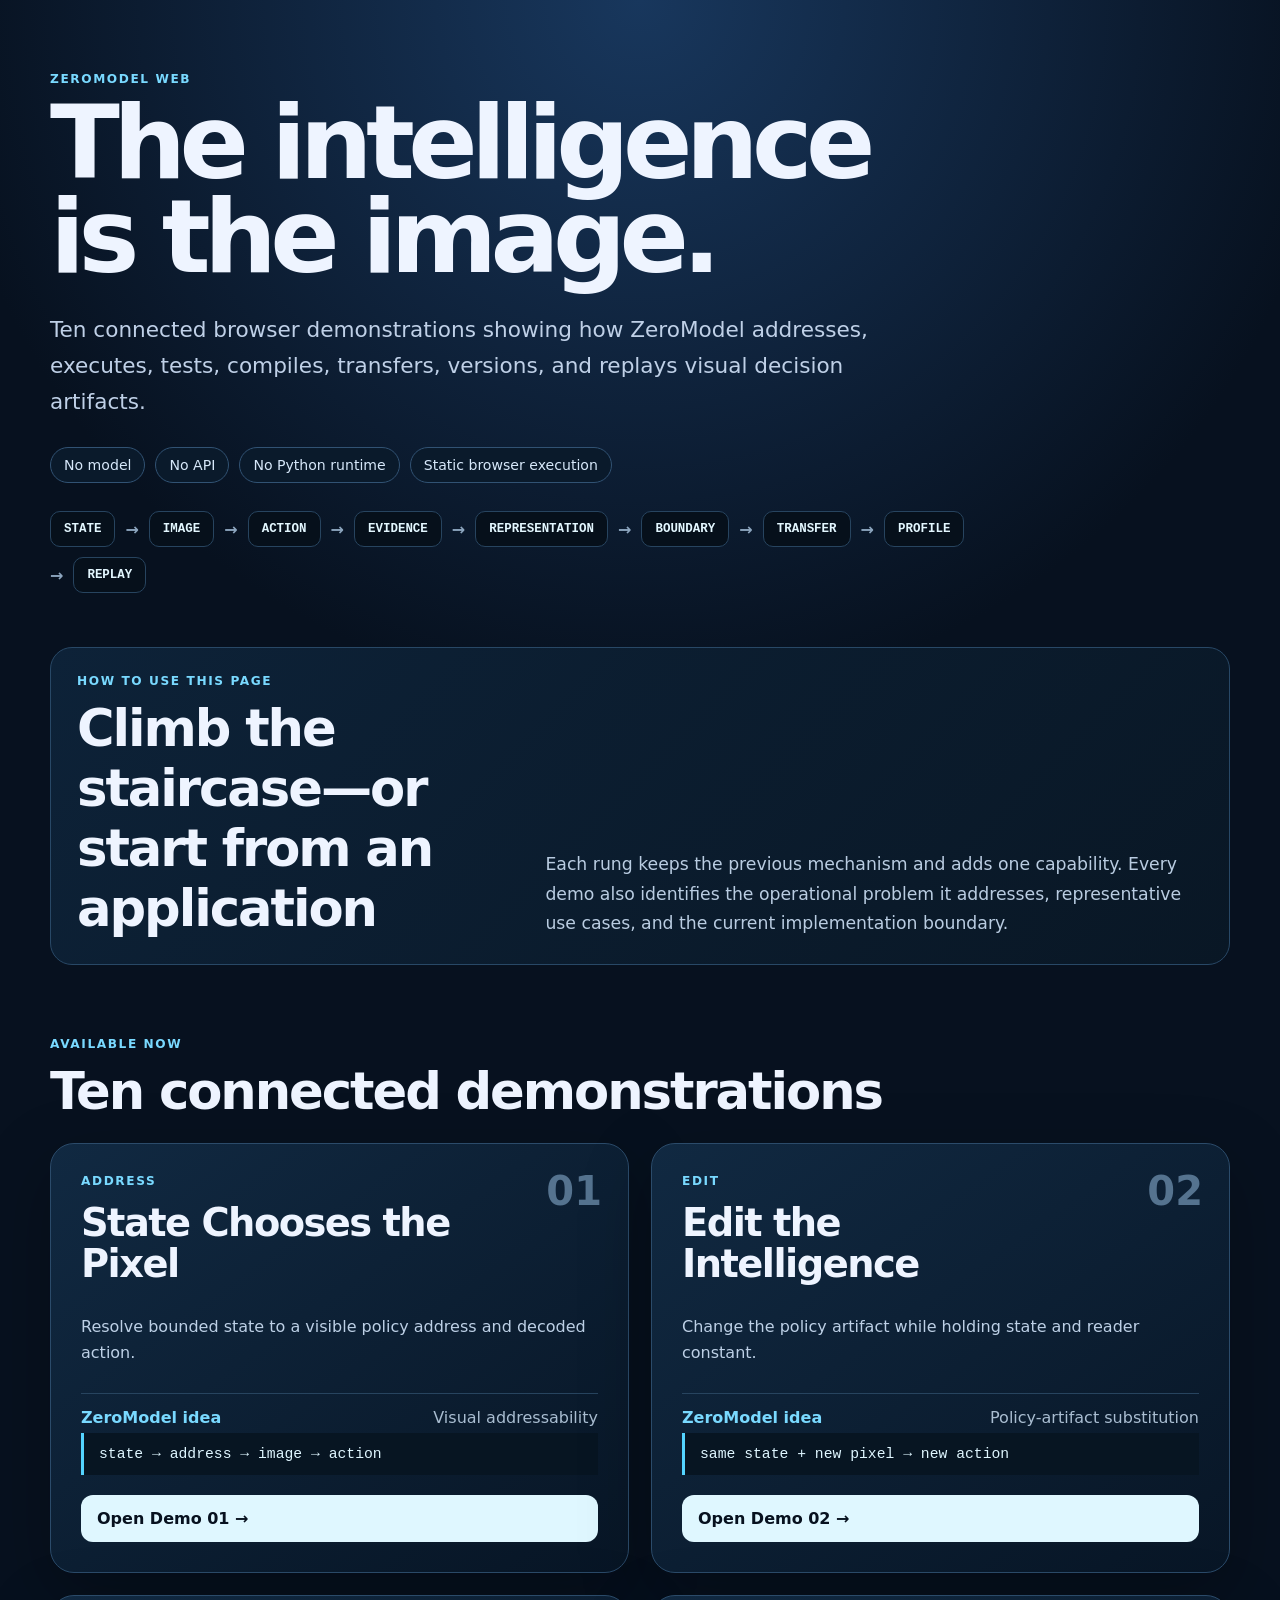
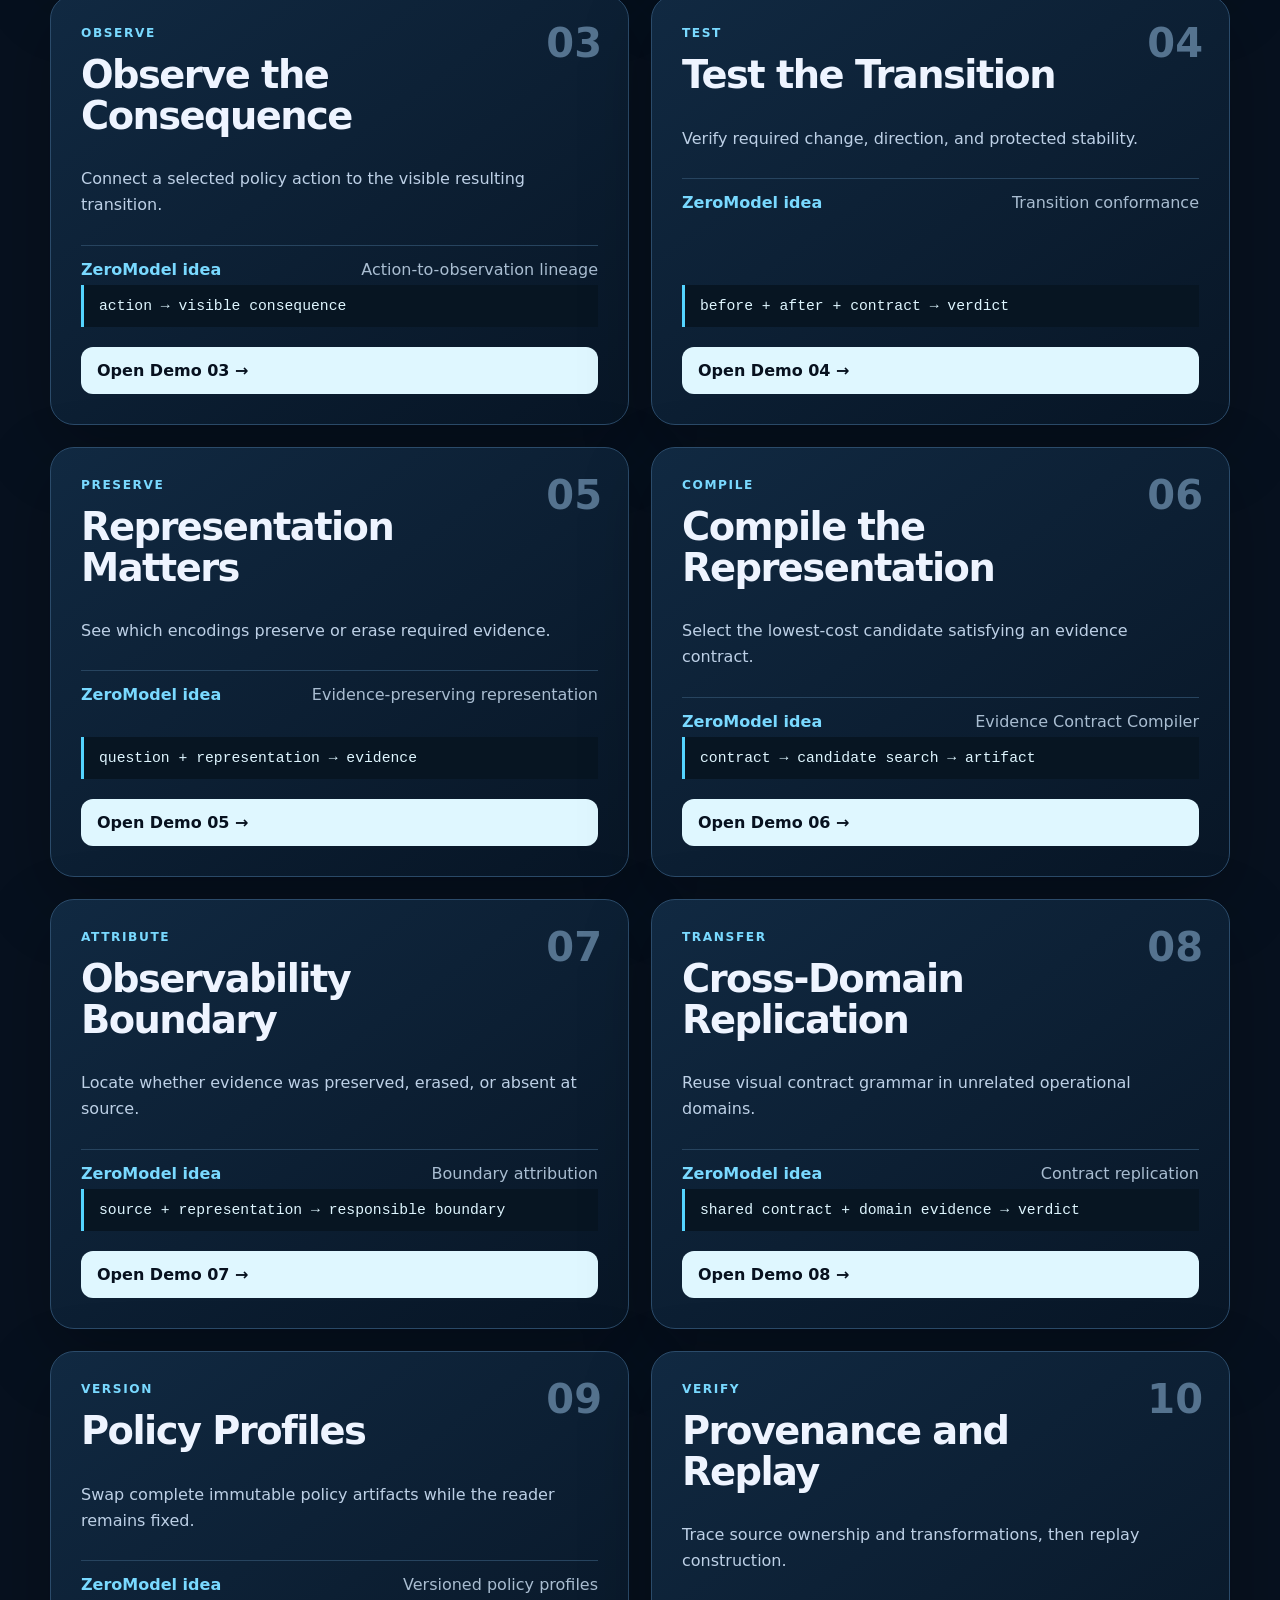
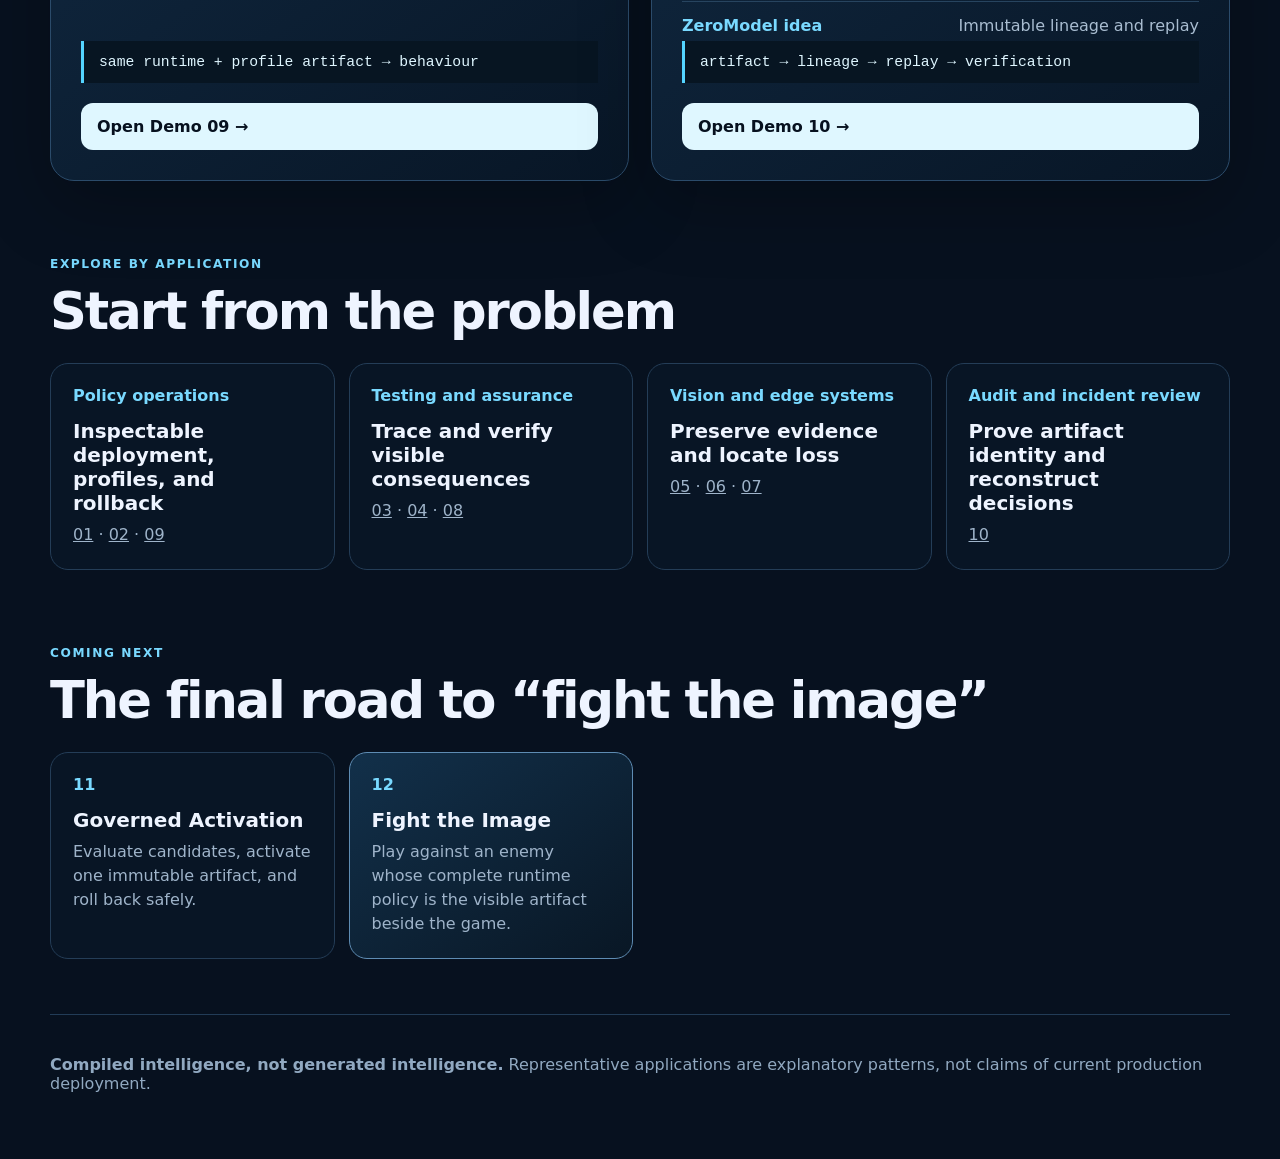
==== commit 7c0c7e4d: "fix(gallery): restore valid card grid markup" ====
--- a/index.html
+++ b/index.html
@@ -1,12 +1,62 @@
-<!doctype html><html lang="en"><head><meta charset="utf-8"><meta name="viewport" content="width=device-width,initial-scale=1"><title>ZeroModel Web Demos</title><meta name="description" content="A staircase of browser-native ZeroModel demonstrations."><link rel="stylesheet" href="gallery.css"></head><body><main class="shell"><header class="hero"><p class="eyebrow">ZeroModel Web</p><h1>The intelligence is the image.</h1><p class="lede">Ten connected browser demonstrations showing how ZeroModel addresses, executes, tests, compiles, transfers, versions, and replays visual decision artifacts.</p><div class="runtime-boundary"><span>No model</span><span>No API</span><span>No Python runtime</span><span>Static browser execution</span></div><div class="hero-flow"><span>STATE</span><b>→</b><span>IMAGE</span><b>→</b><span>ACTION</span><b>→</b><span>EVIDENCE</span><b>→</b><span>REPRESENTATION</span><b>→</b><span>BOUNDARY</span><b>→</b><span>TRANSFER</span><b>→</b><span>PROFILE</span><b>→</b><span>REPLAY</span></div></header><section class="principle"><div><p class="step-label">How to use this page</p><h2>Climb the staircase—or start from an application</h2></div><p>Each rung keeps the previous mechanism and adds one capability. Every demo also identifies the operational problem it addresses, representative use cases, and the current implementation boundary.</p></section><section><div class="section-heading"><p class="step-label">Available now</p><h2>Ten connected demonstrations</h2></div><div class="demo-grid">"+
-"<article class="demo-card"><div class="card-number">01</div><p class="card-kicker">Address</p><h3>State Chooses the Pixel</h3><p>Resolve bounded state to a visible policy address and decoded action.</p><div class="learn"><strong>ZeroModel idea</strong><span>Visual addressability</span></div><div class="flow">state → address → image → action</div><a class="card-link" href="demos/state-chooses-the-pixel/">Open Demo 01 →</a></article>"+
-"<article class="demo-card"><div class="card-number">02</div><p class="card-kicker">Edit</p><h3>Edit the Intelligence</h3><p>Change the policy artifact while holding state and reader constant.</p><div class="learn"><strong>ZeroModel idea</strong><span>Policy-artifact substitution</span></div><div class="flow">same state + new pixel → new action</div><a class="card-link" href="demos/edit-the-intelligence/">Open Demo 02 →</a></article>"+
-"<article class="demo-card"><div class="card-number">03</div><p class="card-kicker">Observe</p><h3>Observe the Consequence</h3><p>Connect a selected policy action to the visible resulting transition.</p><div class="learn"><strong>ZeroModel idea</strong><span>Action-to-observation lineage</span></div><div class="flow">action → visible consequence</div><a class="card-link" href="demos/observe-the-consequence/">Open Demo 03 →</a></article>"+
-"<article class="demo-card"><div class="card-number">04</div><p class="card-kicker">Test</p><h3>Test the Transition</h3><p>Verify required change, direction, and protected stability.</p><div class="learn"><strong>ZeroModel idea</strong><span>Transition conformance</span></div><div class="flow">before + after + contract → verdict</div><a class="card-link" href="demos/test-the-transition/">Open Demo 04 →</a></article>"+
-"<article class="demo-card"><div class="card-number">05</div><p class="card-kicker">Preserve</p><h3>Representation Matters</h3><p>See which encodings preserve or erase required evidence.</p><div class="learn"><strong>ZeroModel idea</strong><span>Evidence-preserving representation</span></div><div class="flow">question + representation → evidence</div><a class="card-link" href="demos/representation-matters/">Open Demo 05 →</a></article>"+
-"<article class="demo-card"><div class="card-number">06</div><p class="card-kicker">Compile</p><h3>Compile the Representation</h3><p>Select the lowest-cost candidate satisfying an evidence contract.</p><div class="learn"><strong>ZeroModel idea</strong><span>Evidence Contract Compiler</span></div><div class="flow">contract → candidate search → artifact</div><a class="card-link" href="demos/compile-the-representation/">Open Demo 06 →</a></article>"+
-"<article class="demo-card"><div class="card-number">07</div><p class="card-kicker">Attribute</p><h3>Observability Boundary</h3><p>Locate whether evidence was preserved, erased, or absent at source.</p><div class="learn"><strong>ZeroModel idea</strong><span>Boundary attribution</span></div><div class="flow">source + representation → responsible boundary</div><a class="card-link" href="demos/observability-boundary/">Open Demo 07 →</a></article>"+
-"<article class="demo-card"><div class="card-number">08</div><p class="card-kicker">Transfer</p><h3>Cross-Domain Replication</h3><p>Reuse visual contract grammar in unrelated operational domains.</p><div class="learn"><strong>ZeroModel idea</strong><span>Contract replication</span></div><div class="flow">shared contract + domain evidence → verdict</div><a class="card-link" href="demos/cross-domain-replication/">Open Demo 08 →</a></article>"+
-"<article class="demo-card"><div class="card-number">09</div><p class="card-kicker">Version</p><h3>Policy Profiles</h3><p>Swap complete immutable policy artifacts while the reader remains fixed.</p><div class="learn"><strong>ZeroModel idea</strong><span>Versioned policy profiles</span></div><div class="flow">same runtime + profile artifact → behaviour</div><a class="card-link" href="demos/policy-profiles/">Open Demo 09 →</a></article>"+
-"<article class="demo-card"><div class="card-number">10</div><p class="card-kicker">Verify</p><h3>Provenance and Replay</h3><p>Trace source ownership and transformations, then replay construction.</p><div class="learn"><strong>ZeroModel idea</strong><span>Immutable lineage and replay</span></div><div class="flow">artifact → lineage → replay → verification</div><a class="card-link" href="demos/provenance-and-replay/">Open Demo 10 →</a></article>"+
-"</div></section><section class="roadmap"><div class="section-heading"><p class="step-label">Explore by application</p><h2>Start from the problem</h2></div><div class="roadmap-grid"><article class="roadmap-card"><span>Policy operations</span><h3>Inspectable deployment, profiles, and rollback</h3><p><a href="demos/state-chooses-the-pixel/">01</a> · <a href="demos/edit-the-intelligence/">02</a> · <a href="demos/policy-profiles/">09</a></p></article><article class="roadmap-card"><span>Testing and assurance</span><h3>Trace and verify visible consequences</h3><p><a href="demos/observe-the-consequence/">03</a> · <a href="demos/test-the-transition/">04</a> · <a href="demos/cross-domain-replication/">08</a></p></article><article class="roadmap-card"><span>Vision and edge systems</span><h3>Preserve evidence and locate loss</h3><p><a href="demos/representation-matters/">05</a> · <a href="demos/compile-the-representation/">06</a> · <a href="demos/observability-boundary/">07</a></p></article><article class="roadmap-card"><span>Audit and incident review</span><h3>Prove artifact identity and reconstruct decisions</h3><p><a href="demos/provenance-and-replay/">10</a></p></article></div></section><section class="roadmap"><div class="section-heading"><p class="step-label">Coming next</p><h2>The final road to “fight the image”</h2></div><div class="roadmap-grid"><article class="roadmap-card"><span>11</span><h3>Governed Activation</h3><p>Evaluate candidates, activate one immutable artifact, and roll back safely.</p></article><article class="roadmap-card featured"><span>12</span><h3>Fight the Image</h3><p>Play against an enemy whose complete runtime policy is the visible artifact beside the game.</p></article></div></section><footer><p><strong>Compiled intelligence, not generated intelligence.</strong> Representative applications are explanatory patterns, not claims of current production deployment.</p></footer></main></body></html>+<!doctype html>
+<html lang="en">
+<head>
+  <meta charset="utf-8">
+  <meta name="viewport" content="width=device-width,initial-scale=1">
+  <title>ZeroModel Web Demos</title>
+  <meta name="description" content="A staircase of browser-native ZeroModel demonstrations.">
+  <link rel="stylesheet" href="gallery.css">
+</head>
+<body>
+<main class="shell">
+  <header class="hero">
+    <p class="eyebrow">ZeroModel Web</p>
+    <h1>The intelligence is the image.</h1>
+    <p class="lede">Ten connected browser demonstrations showing how ZeroModel addresses, executes, tests, compiles, transfers, versions, and replays visual decision artifacts.</p>
+    <div class="runtime-boundary"><span>No model</span><span>No API</span><span>No Python runtime</span><span>Static browser execution</span></div>
+    <div class="hero-flow"><span>STATE</span><b>→</b><span>IMAGE</span><b>→</b><span>ACTION</span><b>→</b><span>EVIDENCE</span><b>→</b><span>REPRESENTATION</span><b>→</b><span>BOUNDARY</span><b>→</b><span>TRANSFER</span><b>→</b><span>PROFILE</span><b>→</b><span>REPLAY</span></div>
+  </header>
+
+  <section class="principle">
+    <div><p class="step-label">How to use this page</p><h2>Climb the staircase—or start from an application</h2></div>
+    <p>Each rung keeps the previous mechanism and adds one capability. Every demo also identifies the operational problem it addresses, representative use cases, and the current implementation boundary.</p>
+  </section>
+
+  <section>
+    <div class="section-heading"><p class="step-label">Available now</p><h2>Ten connected demonstrations</h2></div>
+    <div class="demo-grid">
+      <article class="demo-card"><div class="card-number">01</div><p class="card-kicker">Address</p><h3>State Chooses the Pixel</h3><p>Resolve bounded state to a visible policy address and decoded action.</p><div class="learn"><strong>ZeroModel idea</strong><span>Visual addressability</span></div><div class="flow">state → address → image → action</div><a class="card-link" href="demos/state-chooses-the-pixel/">Open Demo 01 →</a></article>
+      <article class="demo-card"><div class="card-number">02</div><p class="card-kicker">Edit</p><h3>Edit the Intelligence</h3><p>Change the policy artifact while holding state and reader constant.</p><div class="learn"><strong>ZeroModel idea</strong><span>Policy-artifact substitution</span></div><div class="flow">same state + new pixel → new action</div><a class="card-link" href="demos/edit-the-intelligence/">Open Demo 02 →</a></article>
+      <article class="demo-card"><div class="card-number">03</div><p class="card-kicker">Observe</p><h3>Observe the Consequence</h3><p>Connect a selected policy action to the visible resulting transition.</p><div class="learn"><strong>ZeroModel idea</strong><span>Action-to-observation lineage</span></div><div class="flow">action → visible consequence</div><a class="card-link" href="demos/observe-the-consequence/">Open Demo 03 →</a></article>
+      <article class="demo-card"><div class="card-number">04</div><p class="card-kicker">Test</p><h3>Test the Transition</h3><p>Verify required change, direction, and protected stability.</p><div class="learn"><strong>ZeroModel idea</strong><span>Transition conformance</span></div><div class="flow">before + after + contract → verdict</div><a class="card-link" href="demos/test-the-transition/">Open Demo 04 →</a></article>
+      <article class="demo-card"><div class="card-number">05</div><p class="card-kicker">Preserve</p><h3>Representation Matters</h3><p>See which encodings preserve or erase required evidence.</p><div class="learn"><strong>ZeroModel idea</strong><span>Evidence-preserving representation</span></div><div class="flow">question + representation → evidence</div><a class="card-link" href="demos/representation-matters/">Open Demo 05 →</a></article>
+      <article class="demo-card"><div class="card-number">06</div><p class="card-kicker">Compile</p><h3>Compile the Representation</h3><p>Select the lowest-cost candidate satisfying an evidence contract.</p><div class="learn"><strong>ZeroModel idea</strong><span>Evidence Contract Compiler</span></div><div class="flow">contract → candidate search → artifact</div><a class="card-link" href="demos/compile-the-representation/">Open Demo 06 →</a></article>
+      <article class="demo-card"><div class="card-number">07</div><p class="card-kicker">Attribute</p><h3>Observability Boundary</h3><p>Locate whether evidence was preserved, erased, or absent at source.</p><div class="learn"><strong>ZeroModel idea</strong><span>Boundary attribution</span></div><div class="flow">source + representation → responsible boundary</div><a class="card-link" href="demos/observability-boundary/">Open Demo 07 →</a></article>
+      <article class="demo-card"><div class="card-number">08</div><p class="card-kicker">Transfer</p><h3>Cross-Domain Replication</h3><p>Reuse visual contract grammar in unrelated operational domains.</p><div class="learn"><strong>ZeroModel idea</strong><span>Contract replication</span></div><div class="flow">shared contract + domain evidence → verdict</div><a class="card-link" href="demos/cross-domain-replication/">Open Demo 08 →</a></article>
+      <article class="demo-card"><div class="card-number">09</div><p class="card-kicker">Version</p><h3>Policy Profiles</h3><p>Swap complete immutable policy artifacts while the reader remains fixed.</p><div class="learn"><strong>ZeroModel idea</strong><span>Versioned policy profiles</span></div><div class="flow">same runtime + profile artifact → behaviour</div><a class="card-link" href="demos/policy-profiles/">Open Demo 09 →</a></article>
+      <article class="demo-card"><div class="card-number">10</div><p class="card-kicker">Verify</p><h3>Provenance and Replay</h3><p>Trace source ownership and transformations, then replay construction.</p><div class="learn"><strong>ZeroModel idea</strong><span>Immutable lineage and replay</span></div><div class="flow">artifact → lineage → replay → verification</div><a class="card-link" href="demos/provenance-and-replay/">Open Demo 10 →</a></article>
+    </div>
+  </section>
+
+  <section class="roadmap">
+    <div class="section-heading"><p class="step-label">Explore by application</p><h2>Start from the problem</h2></div>
+    <div class="roadmap-grid">
+      <article class="roadmap-card"><span>Policy operations</span><h3>Inspectable deployment, profiles, and rollback</h3><p><a href="demos/state-chooses-the-pixel/">01</a> · <a href="demos/edit-the-intelligence/">02</a> · <a href="demos/policy-profiles/">09</a></p></article>
+      <article class="roadmap-card"><span>Testing and assurance</span><h3>Trace and verify visible consequences</h3><p><a href="demos/observe-the-consequence/">03</a> · <a href="demos/test-the-transition/">04</a> · <a href="demos/cross-domain-replication/">08</a></p></article>
+      <article class="roadmap-card"><span>Vision and edge systems</span><h3>Preserve evidence and locate loss</h3><p><a href="demos/representation-matters/">05</a> · <a href="demos/compile-the-representation/">06</a> · <a href="demos/observability-boundary/">07</a></p></article>
+      <article class="roadmap-card"><span>Audit and incident review</span><h3>Prove artifact identity and reconstruct decisions</h3><p><a href="demos/provenance-and-replay/">10</a></p></article>
+    </div>
+  </section>
+
+  <section class="roadmap">
+    <div class="section-heading"><p class="step-label">Coming next</p><h2>The final road to “fight the image”</h2></div>
+    <div class="roadmap-grid">
+      <article class="roadmap-card"><span>11</span><h3>Governed Activation</h3><p>Evaluate candidates, activate one immutable artifact, and roll back safely.</p></article>
+      <article class="roadmap-card featured"><span>12</span><h3>Fight the Image</h3><p>Play against an enemy whose complete runtime policy is the visible artifact beside the game.</p></article>
+    </div>
+  </section>
+
+  <footer><p><strong>Compiled intelligence, not generated intelligence.</strong> Representative applications are explanatory patterns, not claims of current production deployment.</p></footer>
+</main>
+</body>
+</html>
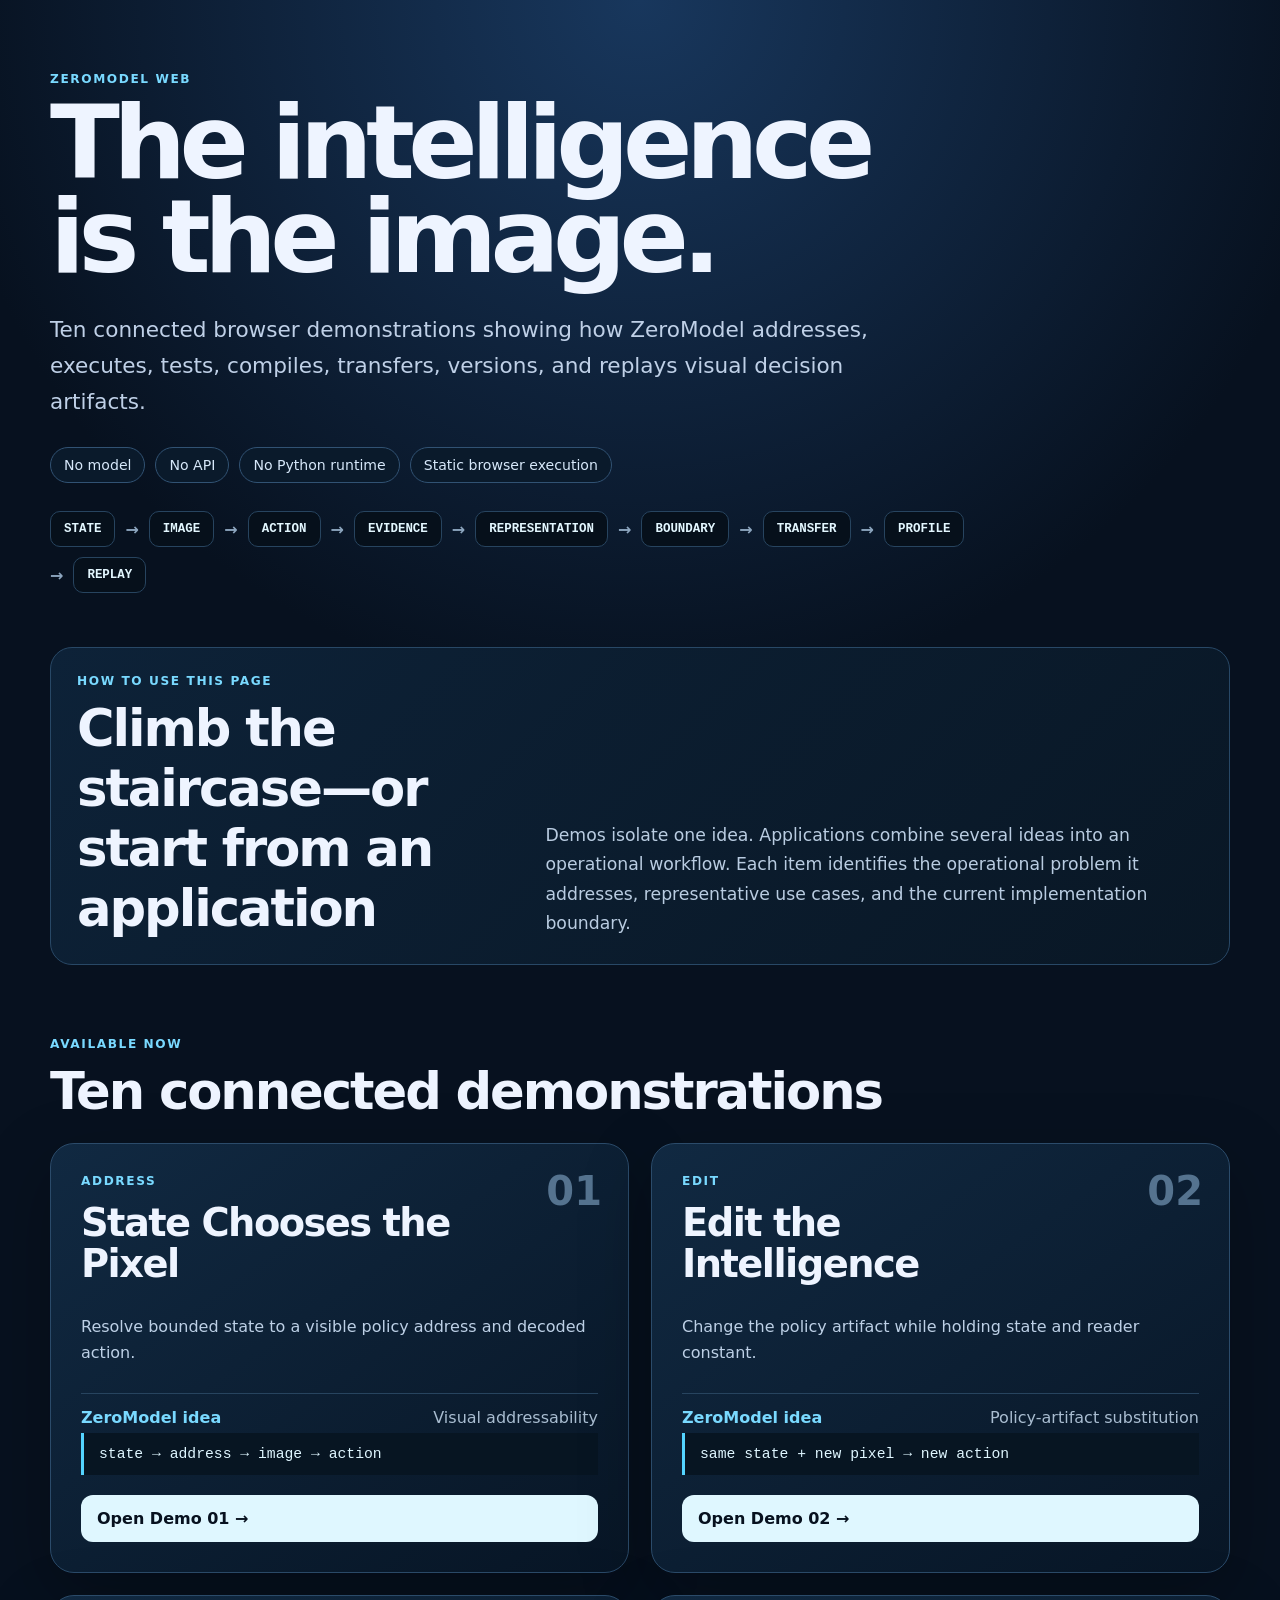
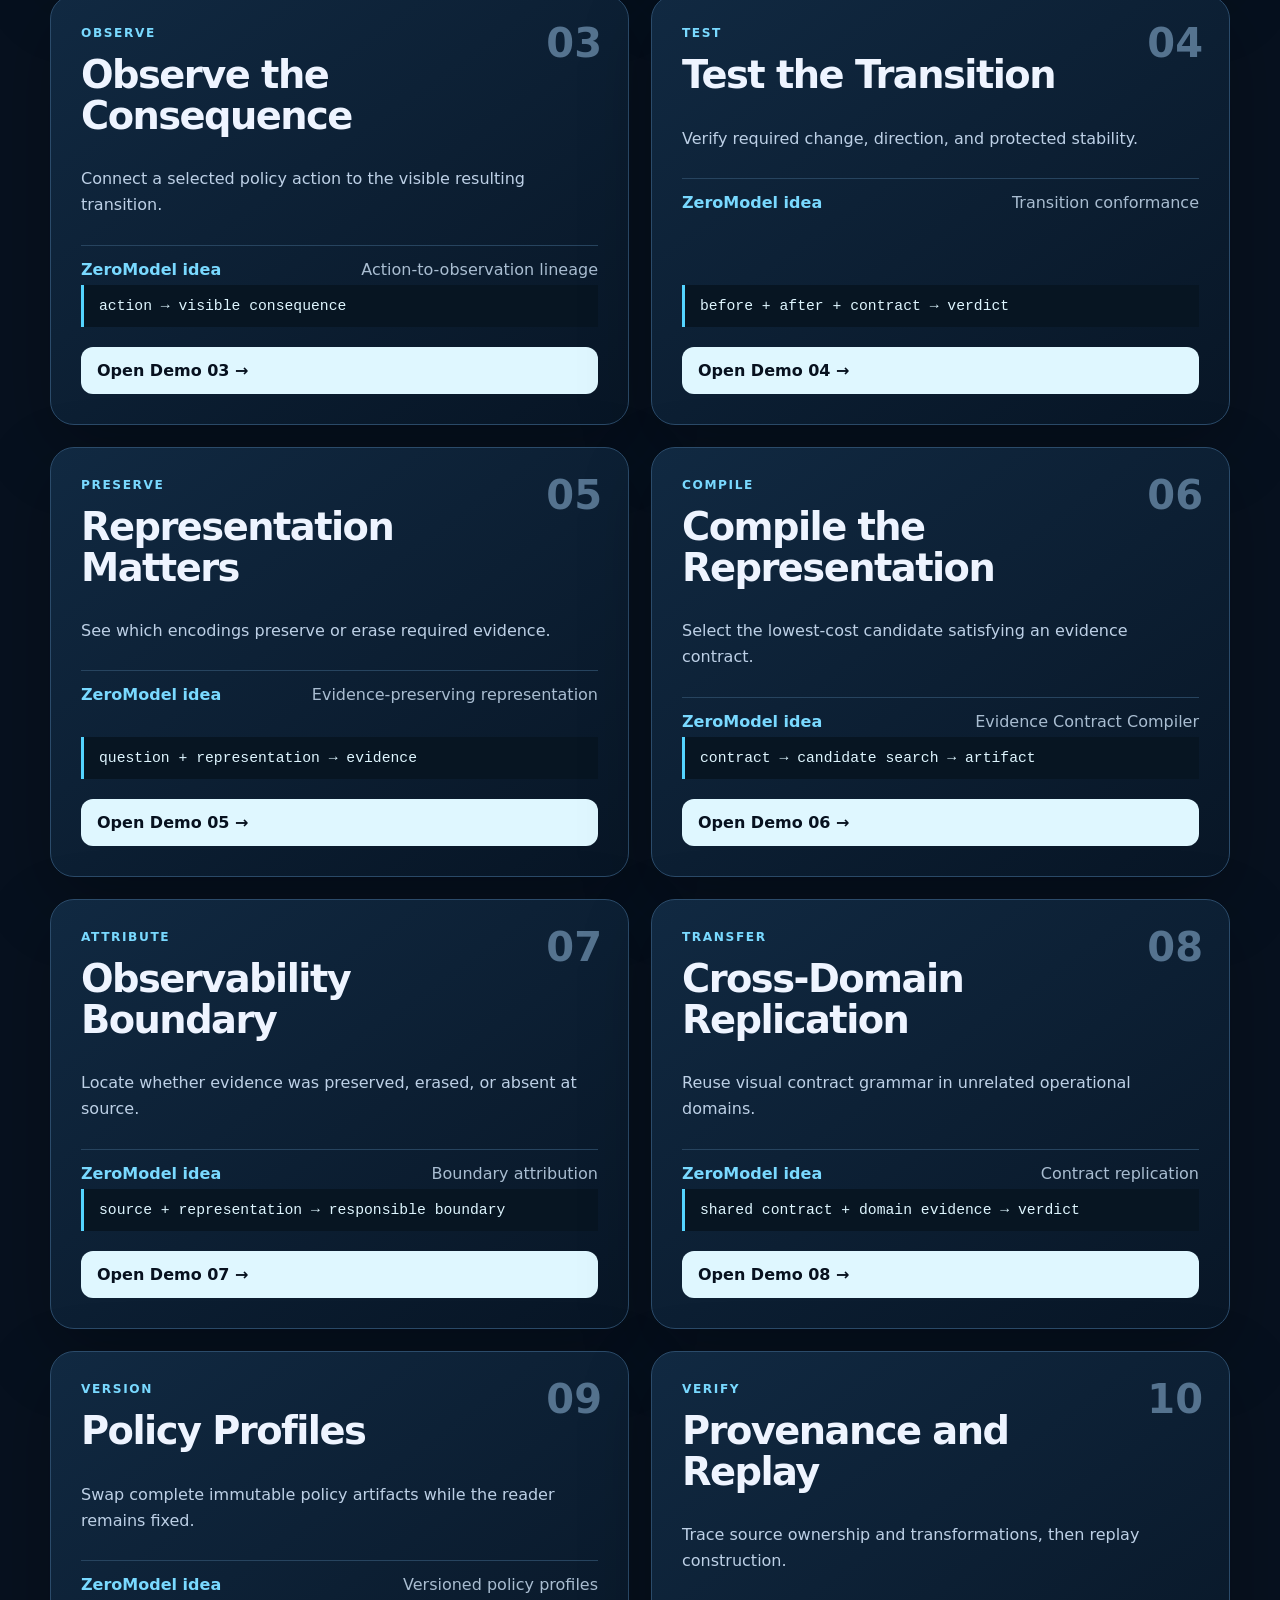
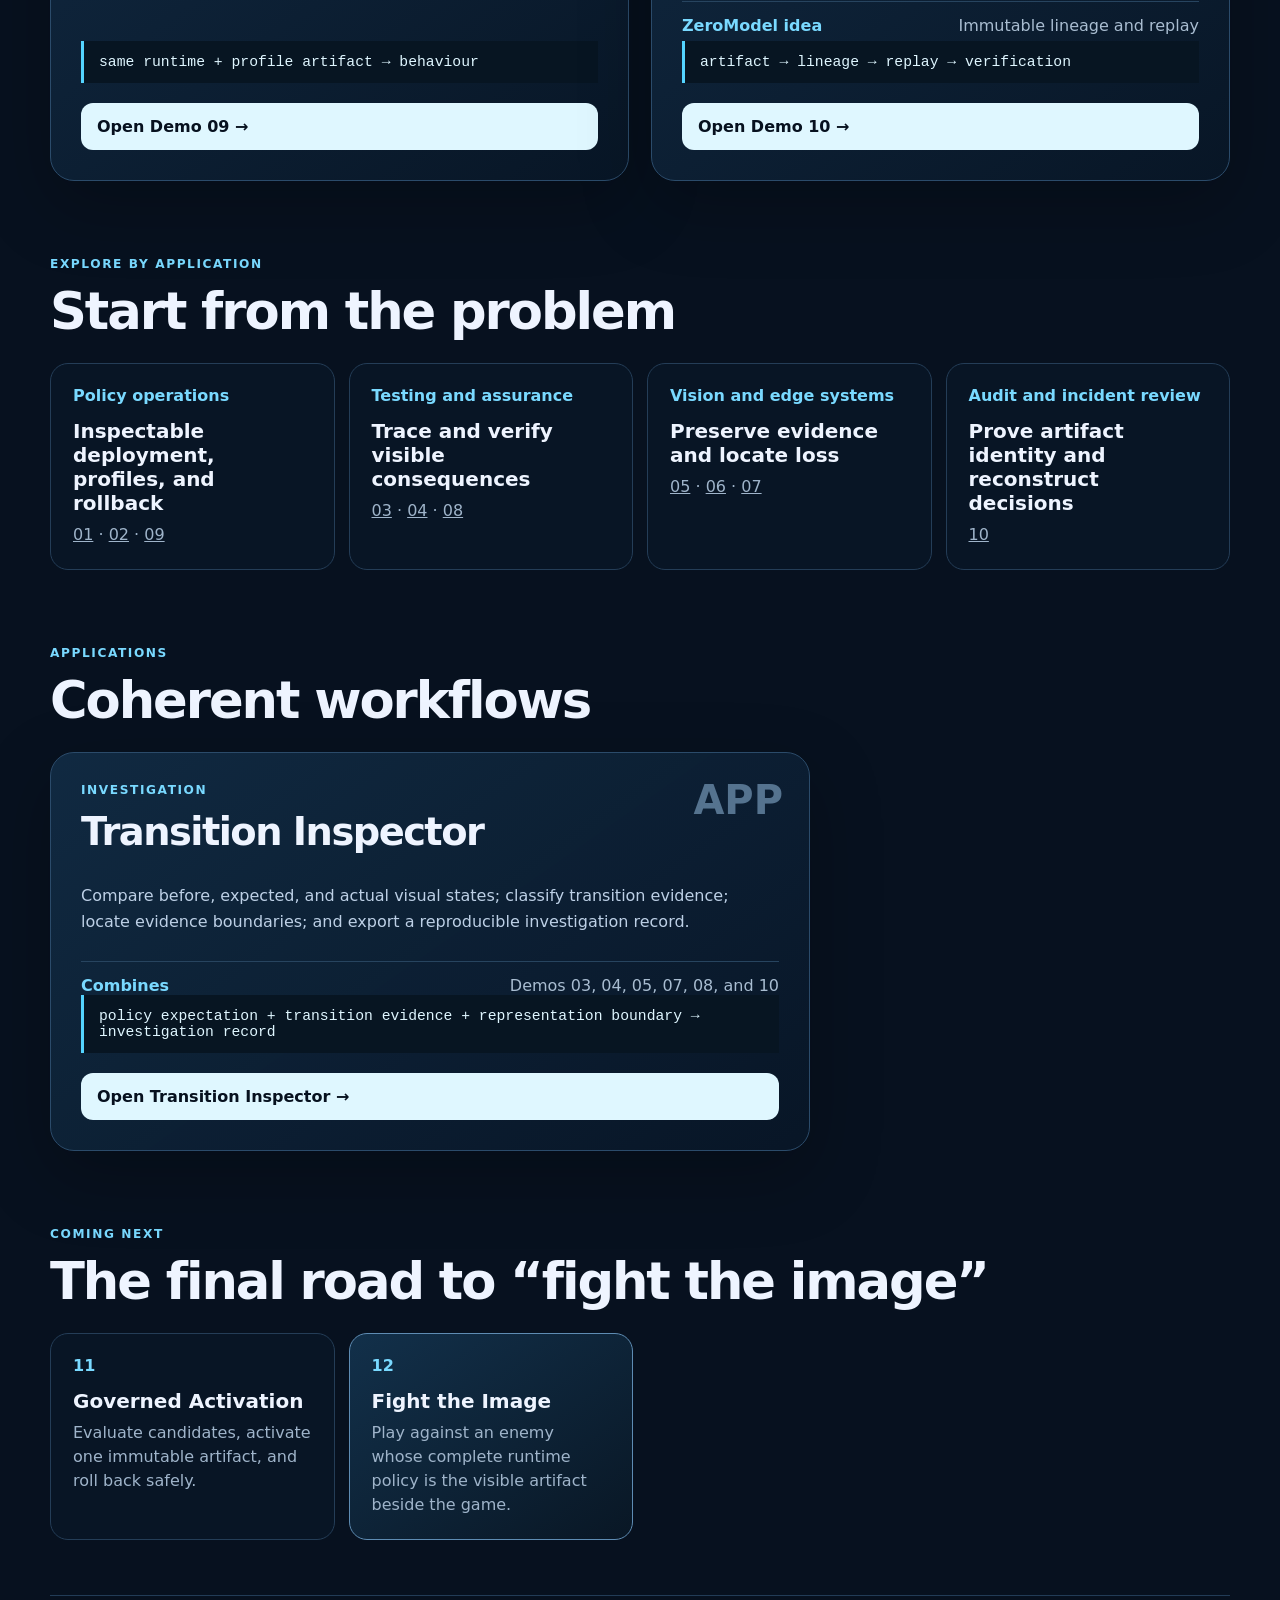
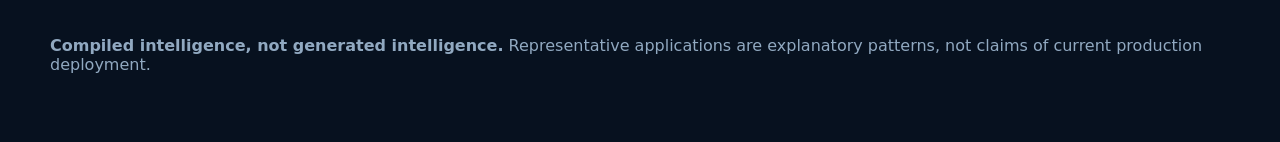
==== commit 1e6413e7: "feat(apps): add unified transition inspector" ====
--- a/index.html
+++ b/index.html
@@ -19,7 +19,7 @@
 
   <section class="principle">
     <div><p class="step-label">How to use this page</p><h2>Climb the staircase—or start from an application</h2></div>
-    <p>Each rung keeps the previous mechanism and adds one capability. Every demo also identifies the operational problem it addresses, representative use cases, and the current implementation boundary.</p>
+    <p>Demos isolate one idea. Applications combine several ideas into an operational workflow. Each item identifies the operational problem it addresses, representative use cases, and the current implementation boundary.</p>
   </section>
 
   <section>
@@ -48,6 +48,21 @@
     </div>
   </section>
 
+  <section class="roadmap applications">
+    <div class="section-heading"><p class="step-label">Applications</p><h2>Coherent workflows</h2></div>
+    <div class="application-grid">
+      <article class="demo-card application-card-featured">
+        <div class="card-number">APP</div>
+        <p class="card-kicker">Investigation</p>
+        <h3>Transition Inspector</h3>
+        <p>Compare before, expected, and actual visual states; classify transition evidence; locate evidence boundaries; and export a reproducible investigation record.</p>
+        <div class="learn"><strong>Combines</strong><span>Demos 03, 04, 05, 07, 08, and 10</span></div>
+        <div class="flow">policy expectation + transition evidence + representation boundary → investigation record</div>
+        <a class="card-link" href="apps/transition-inspector/">Open Transition Inspector →</a>
+      </article>
+    </div>
+  </section>
+
   <section class="roadmap">
     <div class="section-heading"><p class="step-label">Coming next</p><h2>The final road to “fight the image”</h2></div>
     <div class="roadmap-grid">
--- a/gallery.css
+++ b/gallery.css
@@ -1 +1,2 @@
-:root{color-scheme:dark;font-family:Inter,ui-sans-serif,system-ui,-apple-system,BlinkMacSystemFont,"Segoe UI",sans-serif;background:#07111f;color:#eef4ff}*{box-sizing:border-box}body{margin:0;background:radial-gradient(circle at top,#18375d 0,#07111f 44rem)}a{color:inherit}.shell{width:min(1180px,calc(100% - 32px));margin:0 auto;padding:72px 0 48px}.hero{max-width:930px;margin-bottom:54px}.eyebrow,.step-label,.card-kicker{margin:0 0 10px;color:#79d9ff;font-weight:800;text-transform:uppercase;letter-spacing:.13em;font-size:.76rem}h1{margin:0;font-size:clamp(3rem,8vw,6.5rem);line-height:.92;letter-spacing:-.065em}.lede{max-width:820px;margin:28px 0;font-size:clamp(1.05rem,2vw,1.35rem);line-height:1.65;color:#bfd0e7}.runtime-boundary{display:flex;flex-wrap:wrap;gap:10px}.runtime-boundary span{padding:9px 13px;border:1px solid #315273;border-radius:999px;background:#0a1a2b;color:#d7e8fa;font-size:.88rem}.hero-flow{display:flex;align-items:center;gap:10px;flex-wrap:wrap;margin-top:28px;color:#8da6bf}.hero-flow span{padding:10px 13px;border-radius:10px;background:#06101b;border:1px solid #27445f;color:#e3f7ff;font:800 .78rem ui-monospace,monospace}.principle{display:grid;grid-template-columns:.8fr 1.2fr;gap:30px;align-items:end;margin:0 0 72px;padding:26px;border:1px solid #284866;border-radius:22px;background:linear-gradient(135deg,#0d2238,#091725)}.principle p:last-child{margin:0;color:#b9cce1;line-height:1.7;font-size:1.08rem}.section-heading{margin-bottom:22px}h2{margin:0;font-size:clamp(2rem,4vw,3.25rem);letter-spacing:-.04em}.demo-grid{display:grid;grid-template-columns:repeat(2,minmax(0,1fr));gap:22px}.demo-card{position:relative;min-height:430px;padding:30px;border:1px solid #2b4b6a;border-radius:24px;background:linear-gradient(145deg,rgba(17,42,67,.96),rgba(8,22,38,.98));box-shadow:0 24px 70px rgba(0,0,0,.25);display:flex;flex-direction:column}.demo-card:hover{transform:translateY(-3px);border-color:#4e7da4;transition:.2s ease}.card-number{position:absolute;top:24px;right:26px;color:#55738f;font-size:2.5rem;font-weight:900}.demo-card h3{max-width:75%;margin:5px 0 14px;font-size:clamp(1.8rem,3vw,2.7rem);line-height:1.05;letter-spacing:-.04em}.demo-card>p:not(.card-kicker){color:#bdd0e6;line-height:1.65}.learn{display:flex;justify-content:space-between;gap:16px;margin-top:10px;padding-top:14px;border-top:1px solid #27445f;color:#a9bdd1}.learn strong{color:#79d9ff}.flow{margin:auto 0 20px;padding:13px 15px;border-left:3px solid #54d4ff;background:#071522;color:#dff6ff;font-family:ui-monospace,SFMono-Regular,Menlo,monospace;font-size:.92rem}.card-link{display:inline-flex;justify-content:space-between;align-items:center;padding:14px 16px;border-radius:12px;background:#dff7ff;color:#07111f;text-decoration:none;font-weight:850}.card-link:hover,.card-link:focus-visible{background:#79d9ff}.roadmap{margin-top:76px}.roadmap-grid{display:grid;grid-template-columns:repeat(4,minmax(0,1fr));gap:14px}.roadmap-card{padding:22px;border:1px solid #243d57;border-radius:18px;background:rgba(8,23,39,.75)}.roadmap-card.featured{border-color:#5e8cb3;background:linear-gradient(145deg,#12304a,#091725)}.roadmap-card span{color:#79d9ff;font-weight:900}.roadmap-card h3{margin:14px 0 8px;font-size:1.25rem}.roadmap-card p{margin:0;color:#9fb4ca;line-height:1.5}footer{margin-top:55px;padding-top:24px;border-top:1px solid #223c57;color:#91a9c1}@media(max-width:820px){.demo-grid,.roadmap-grid,.principle{grid-template-columns:1fr}.demo-card{min-height:390px}.shell{padding-top:42px}.learn{display:grid}}+:root{color-scheme:dark;font-family:Inter,ui-sans-serif,system-ui,-apple-system,BlinkMacSystemFont,"Segoe UI",sans-serif;background:#07111f;color:#eef4ff}*{box-sizing:border-box}body{margin:0;background:radial-gradient(circle at top,#18375d 0,#07111f 44rem)}a{color:inherit}.shell{width:min(1180px,calc(100% - 32px));margin:0 auto;padding:72px 0 48px}.hero{max-width:930px;margin-bottom:54px}.eyebrow,.step-label,.card-kicker{margin:0 0 10px;color:#79d9ff;font-weight:800;text-transform:uppercase;letter-spacing:.13em;font-size:.76rem}h1{margin:0;font-size:clamp(3rem,8vw,6.5rem);line-height:.92;letter-spacing:-.065em}.lede{max-width:820px;margin:28px 0;font-size:clamp(1.05rem,2vw,1.35rem);line-height:1.65;color:#bfd0e7}.runtime-boundary{display:flex;flex-wrap:wrap;gap:10px}.runtime-boundary span{padding:9px 13px;border:1px solid #315273;border-radius:999px;background:#0a1a2b;color:#d7e8fa;font-size:.88rem}.hero-flow{display:flex;align-items:center;gap:10px;flex-wrap:wrap;margin-top:28px;color:#8da6bf}.hero-flow span{padding:10px 13px;border-radius:10px;background:#06101b;border:1px solid #27445f;color:#e3f7ff;font:800 .78rem ui-monospace,monospace}.principle{display:grid;grid-template-columns:.8fr 1.2fr;gap:30px;align-items:end;margin:0 0 72px;padding:26px;border:1px solid #284866;border-radius:22px;background:linear-gradient(135deg,#0d2238,#091725)}.principle p:last-child{margin:0;color:#b9cce1;line-height:1.7;font-size:1.08rem}.section-heading{margin-bottom:22px}h2{margin:0;font-size:clamp(2rem,4vw,3.25rem);letter-spacing:-.04em}.demo-grid{display:grid;grid-template-columns:repeat(2,minmax(0,1fr));gap:22px}.demo-card{position:relative;min-height:430px;padding:30px;border:1px solid #2b4b6a;border-radius:24px;background:linear-gradient(145deg,rgba(17,42,67,.96),rgba(8,22,38,.98));box-shadow:0 24px 70px rgba(0,0,0,.25);display:flex;flex-direction:column}.demo-card:hover{transform:translateY(-3px);border-color:#4e7da4;transition:.2s ease}.card-number{position:absolute;top:24px;right:26px;color:#55738f;font-size:2.5rem;font-weight:900}.demo-card h3{max-width:75%;margin:5px 0 14px;font-size:clamp(1.8rem,3vw,2.7rem);line-height:1.05;letter-spacing:-.04em}.demo-card>p:not(.card-kicker){color:#bdd0e6;line-height:1.65}.learn{display:flex;justify-content:space-between;gap:16px;margin-top:10px;padding-top:14px;border-top:1px solid #27445f;color:#a9bdd1}.learn strong{color:#79d9ff}.flow{margin:auto 0 20px;padding:13px 15px;border-left:3px solid #54d4ff;background:#071522;color:#dff6ff;font-family:ui-monospace,SFMono-Regular,Menlo,monospace;font-size:.92rem}.card-link{display:inline-flex;justify-content:space-between;align-items:center;padding:14px 16px;border-radius:12px;background:#dff7ff;color:#07111f;text-decoration:none;font-weight:850}.card-link:hover,.card-link:focus-visible{background:#79d9ff}.roadmap{margin-top:76px}.roadmap-grid{display:grid;grid-template-columns:repeat(4,minmax(0,1fr));gap:14px}.roadmap-card{padding:22px;border:1px solid #243d57;border-radius:18px;background:rgba(8,23,39,.75)}.roadmap-card.featured{border-color:#5e8cb3;background:linear-gradient(145deg,#12304a,#091725)}.roadmap-card span{color:#79d9ff;font-weight:900}.roadmap-card h3{margin:14px 0 8px;font-size:1.25rem}.roadmap-card p{margin:0;color:#9fb4ca;line-height:1.5}footer{margin-top:55px;padding-top:24px;border-top:1px solid #223c57;color:#91a9c1}@media(max-width:820px){.demo-grid,.roadmap-grid,.principle{grid-template-columns:1fr}.demo-card{min-height:390px}.shell{padding-top:42px}.learn{display:grid}}
+.application-grid{display:grid;grid-template-columns:minmax(0,1fr);gap:18px}.application-card-featured{max-width:760px;min-height:360px}@media(max-width:820px){.application-grid{grid-template-columns:1fr}}
